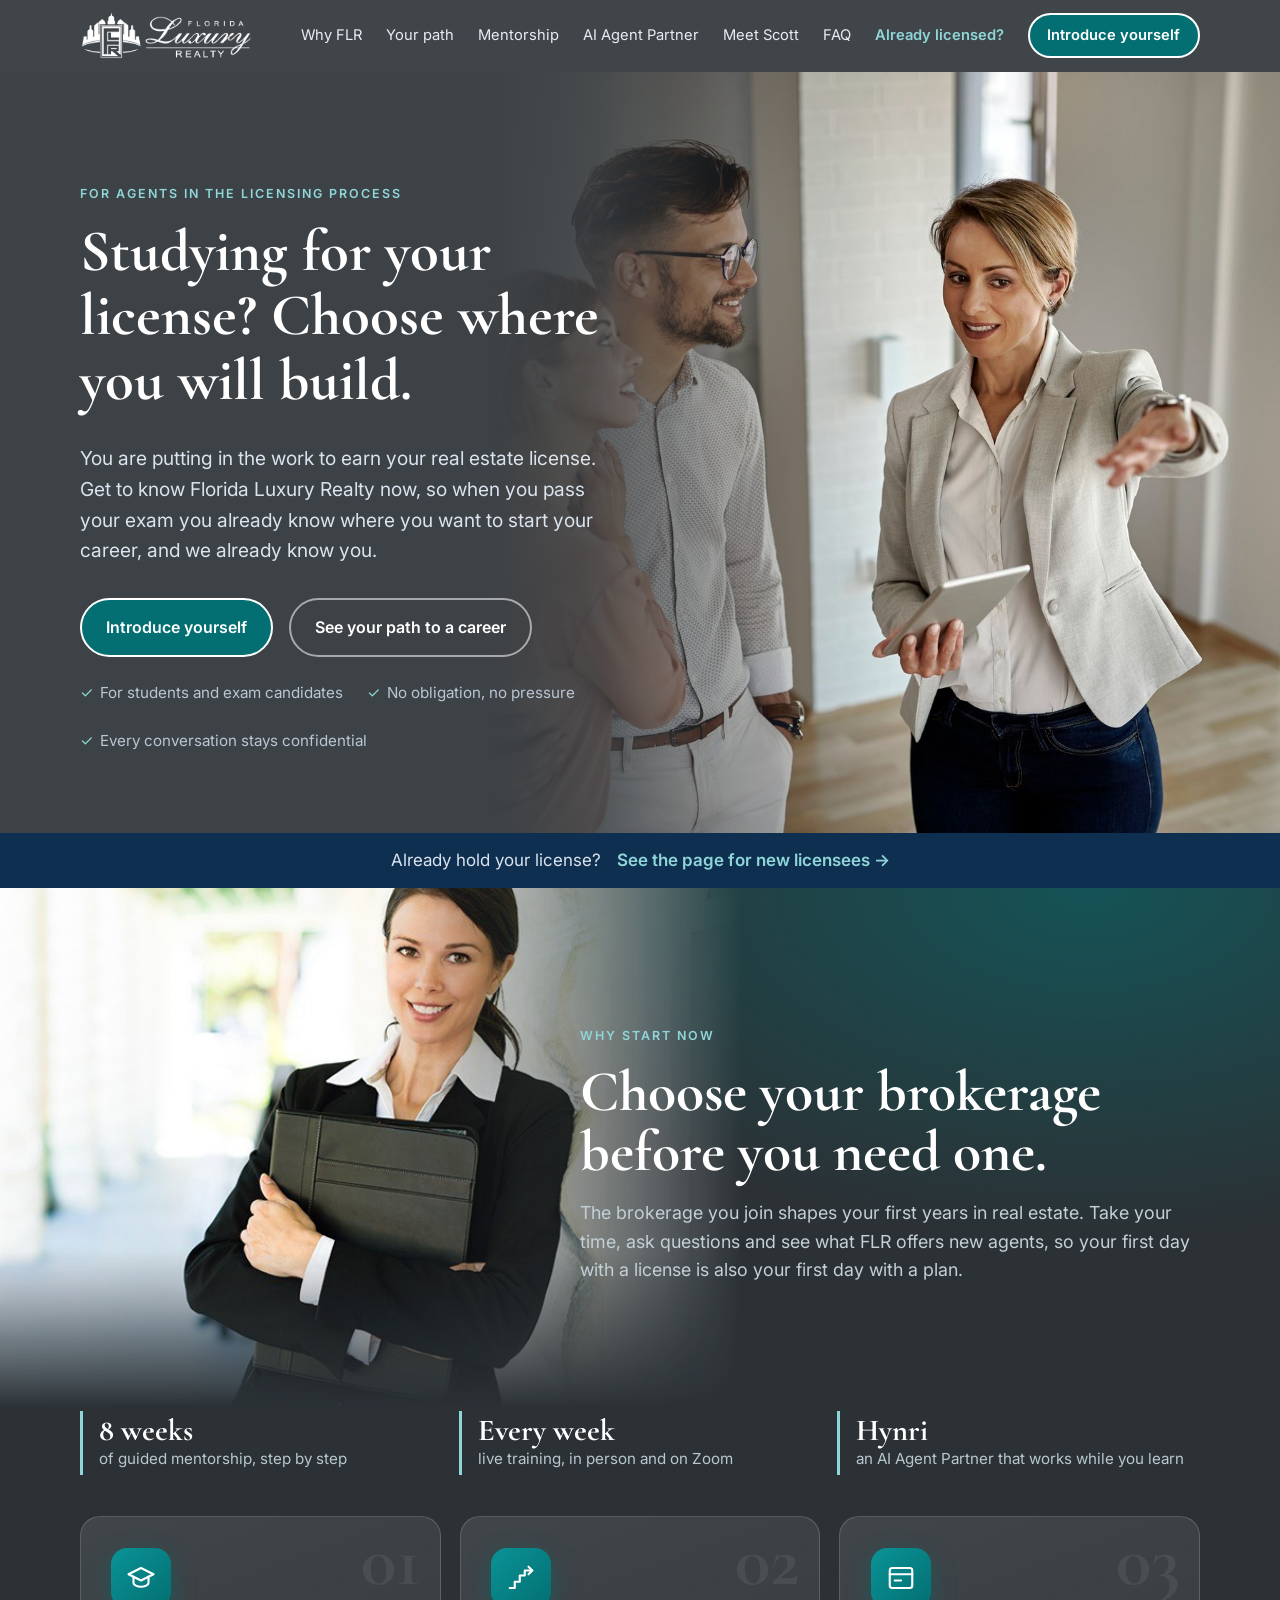
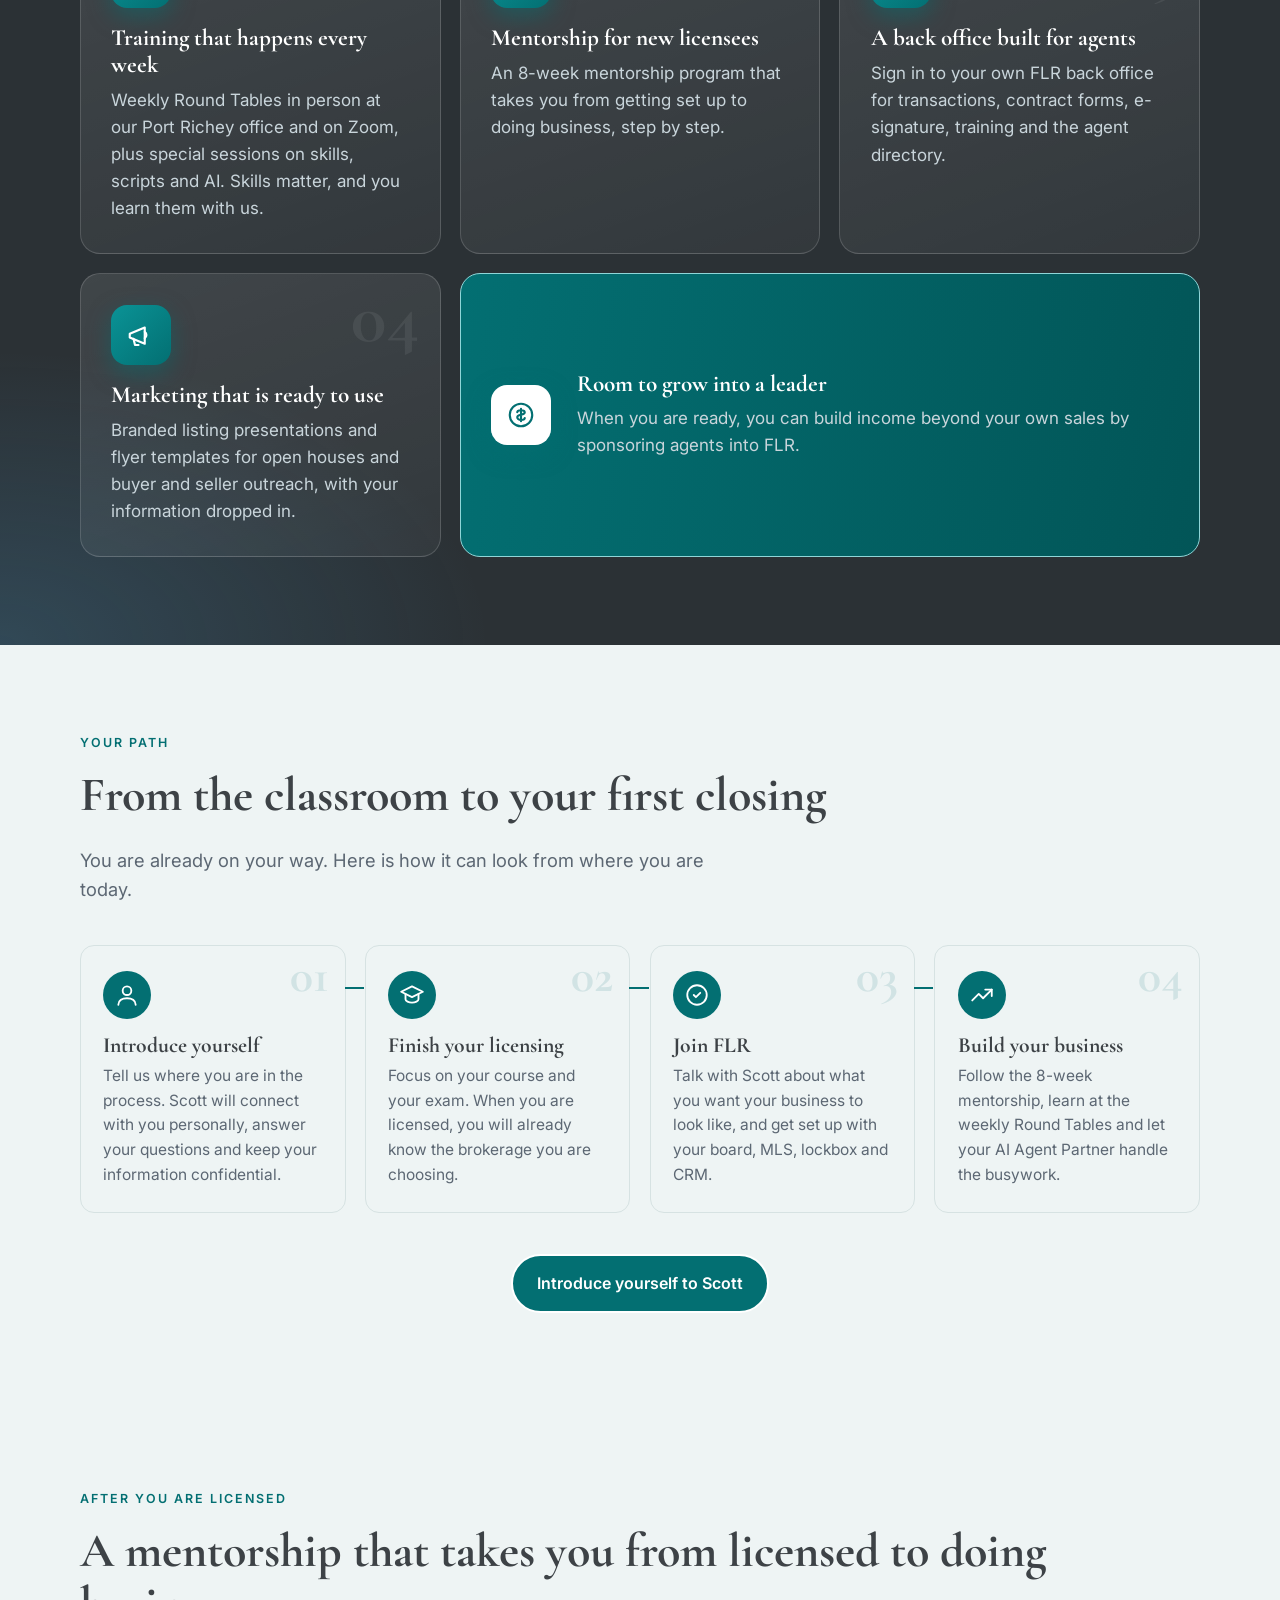
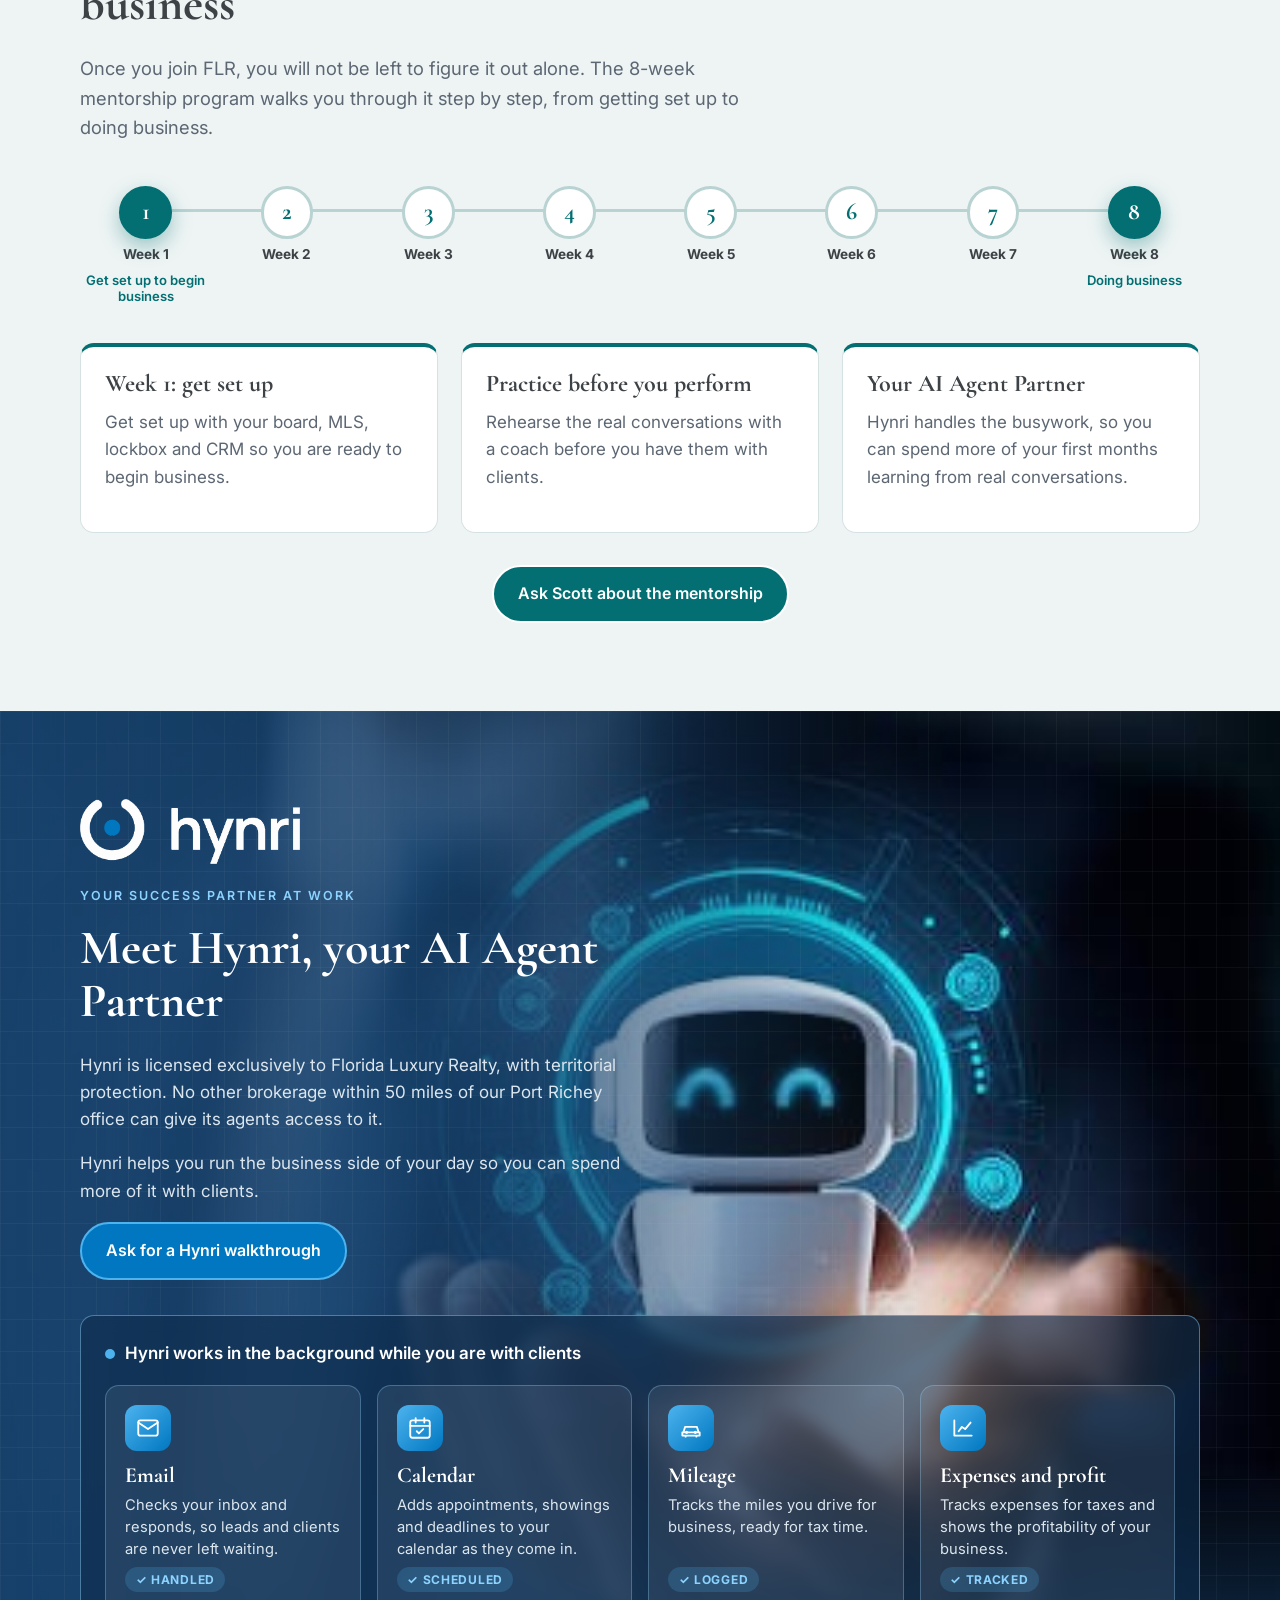
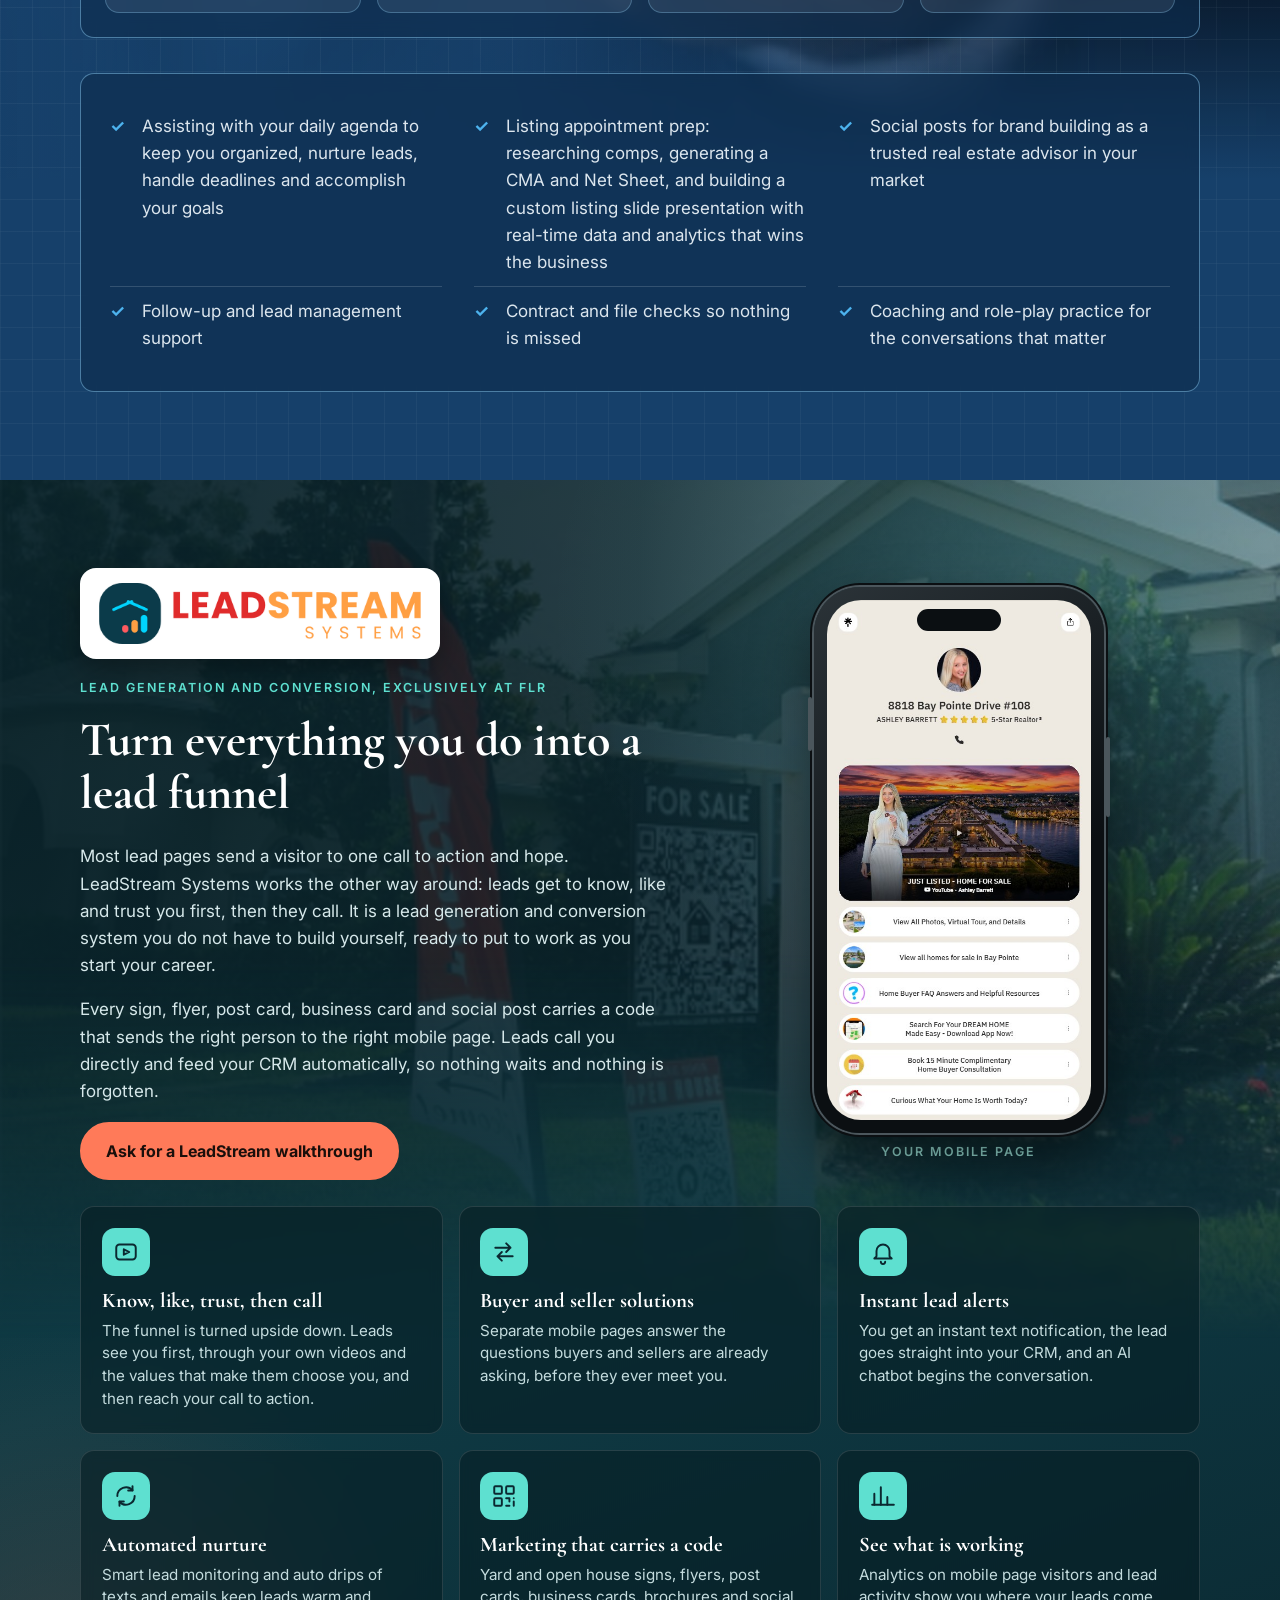
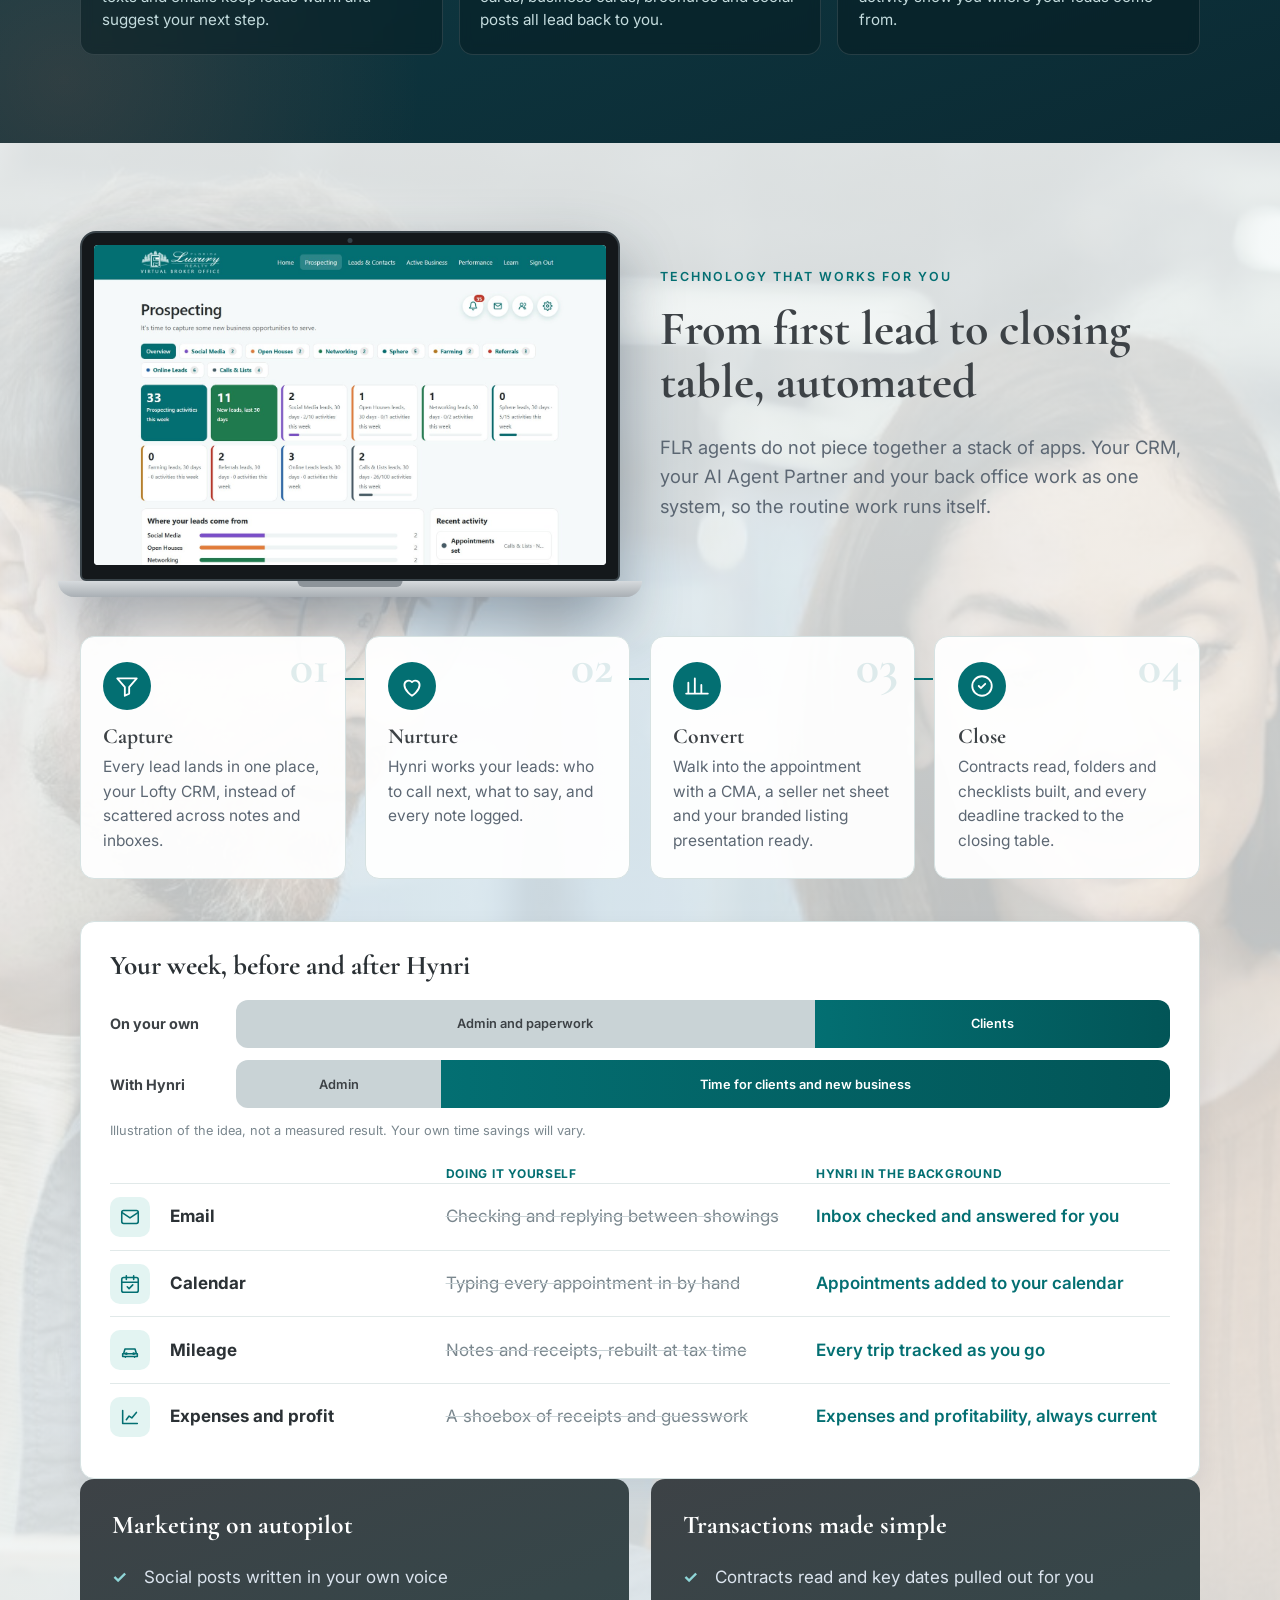
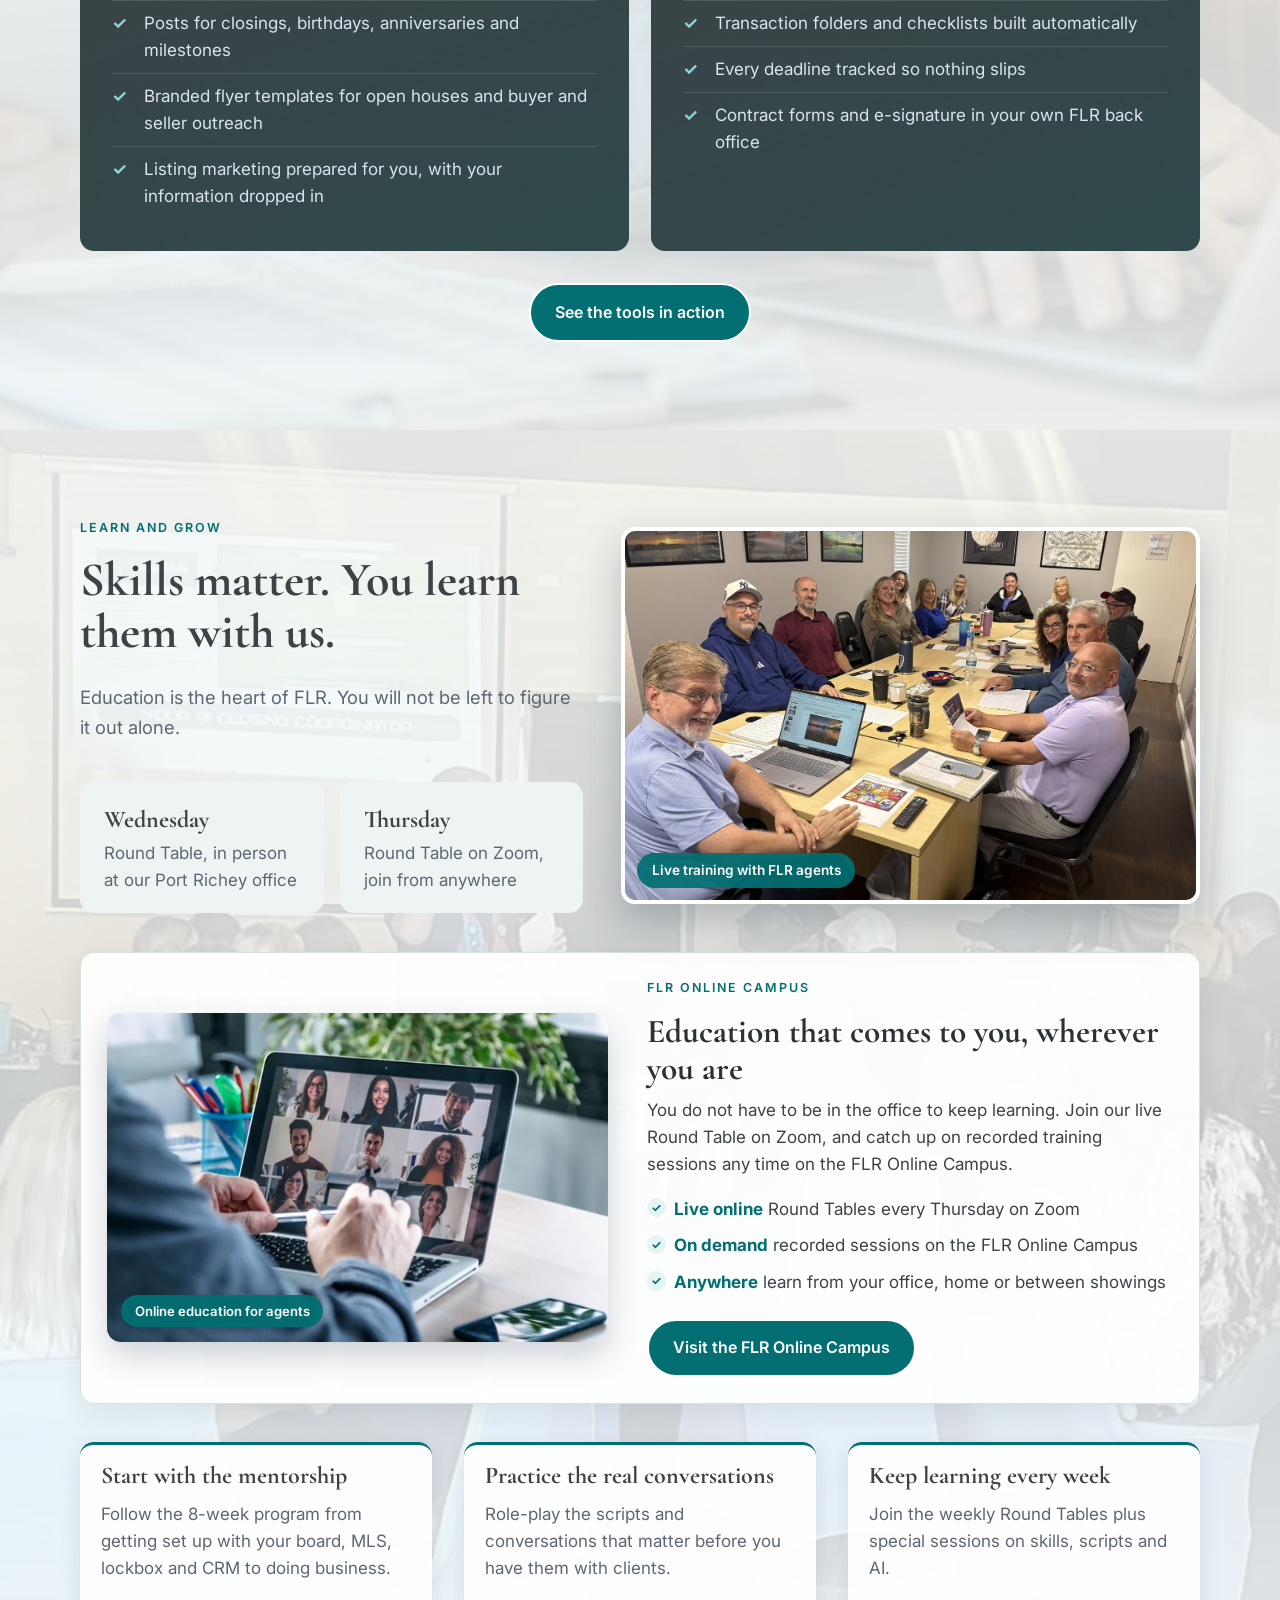
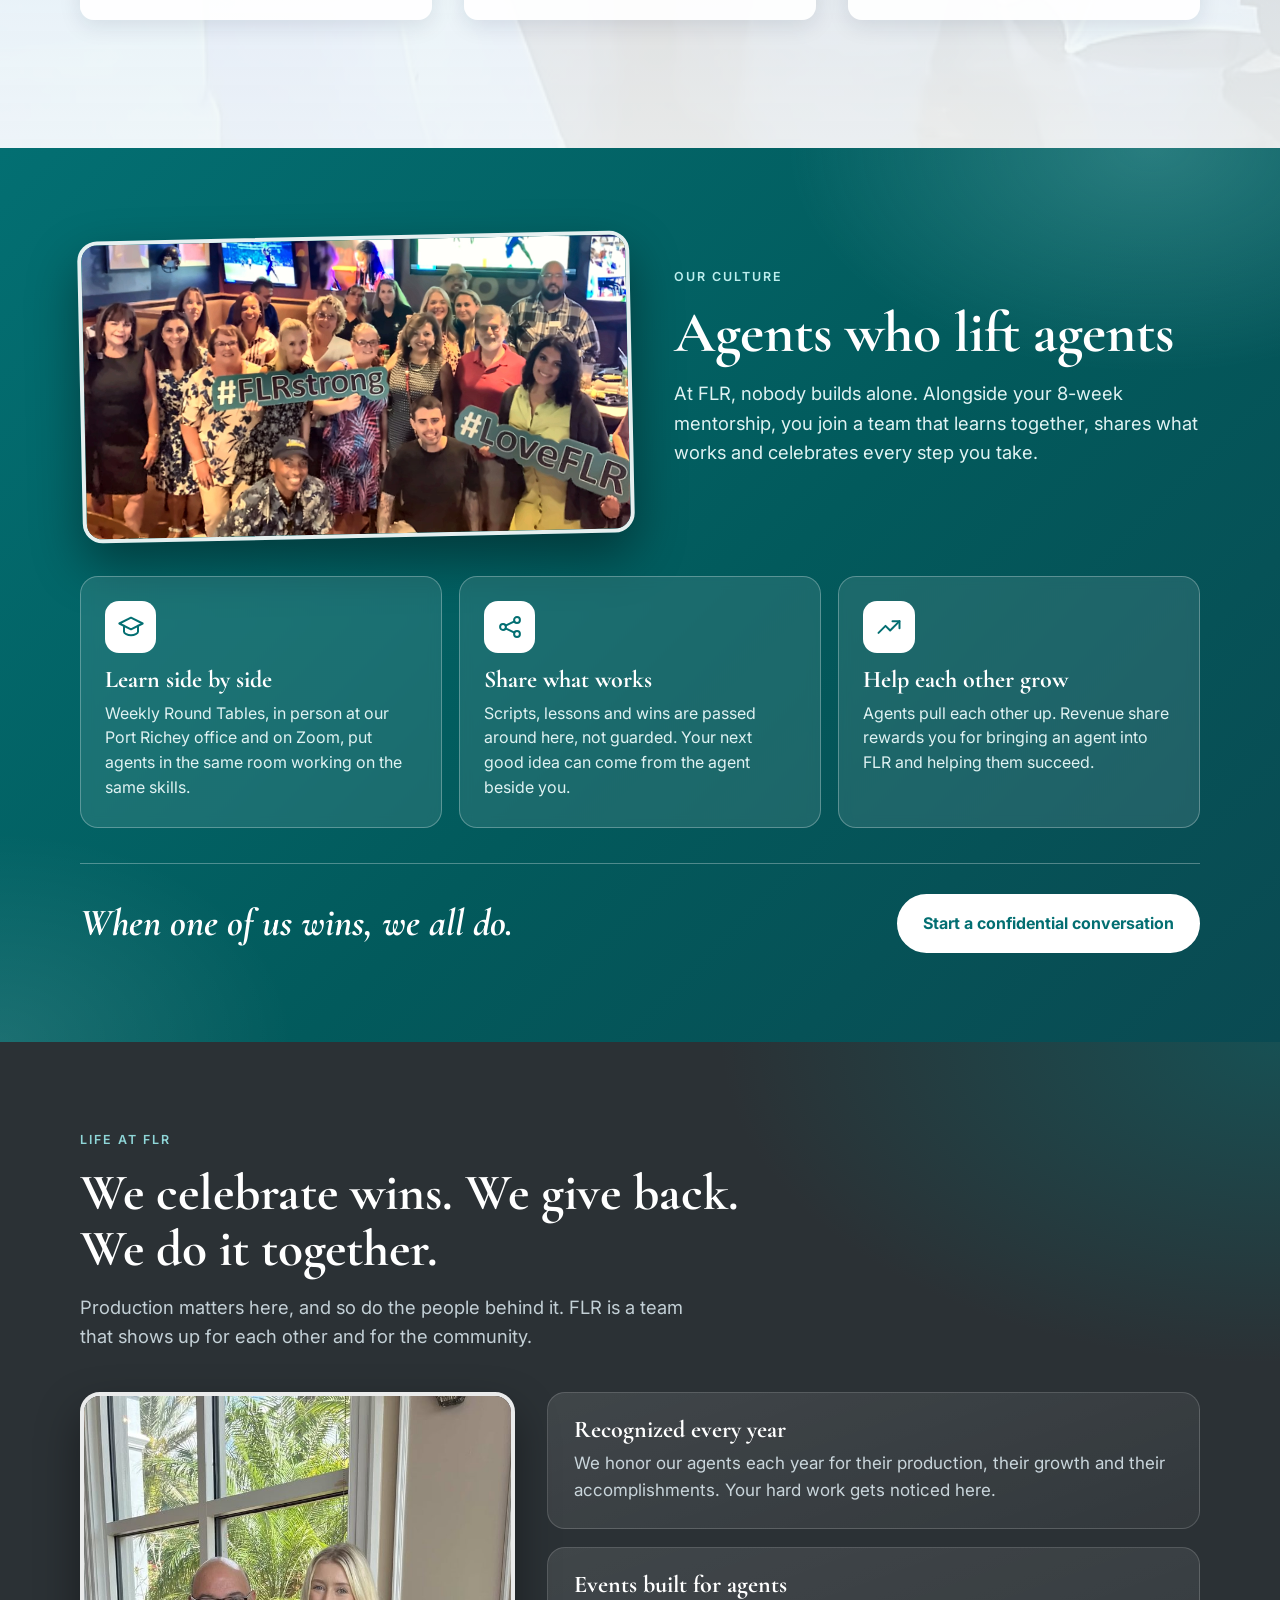
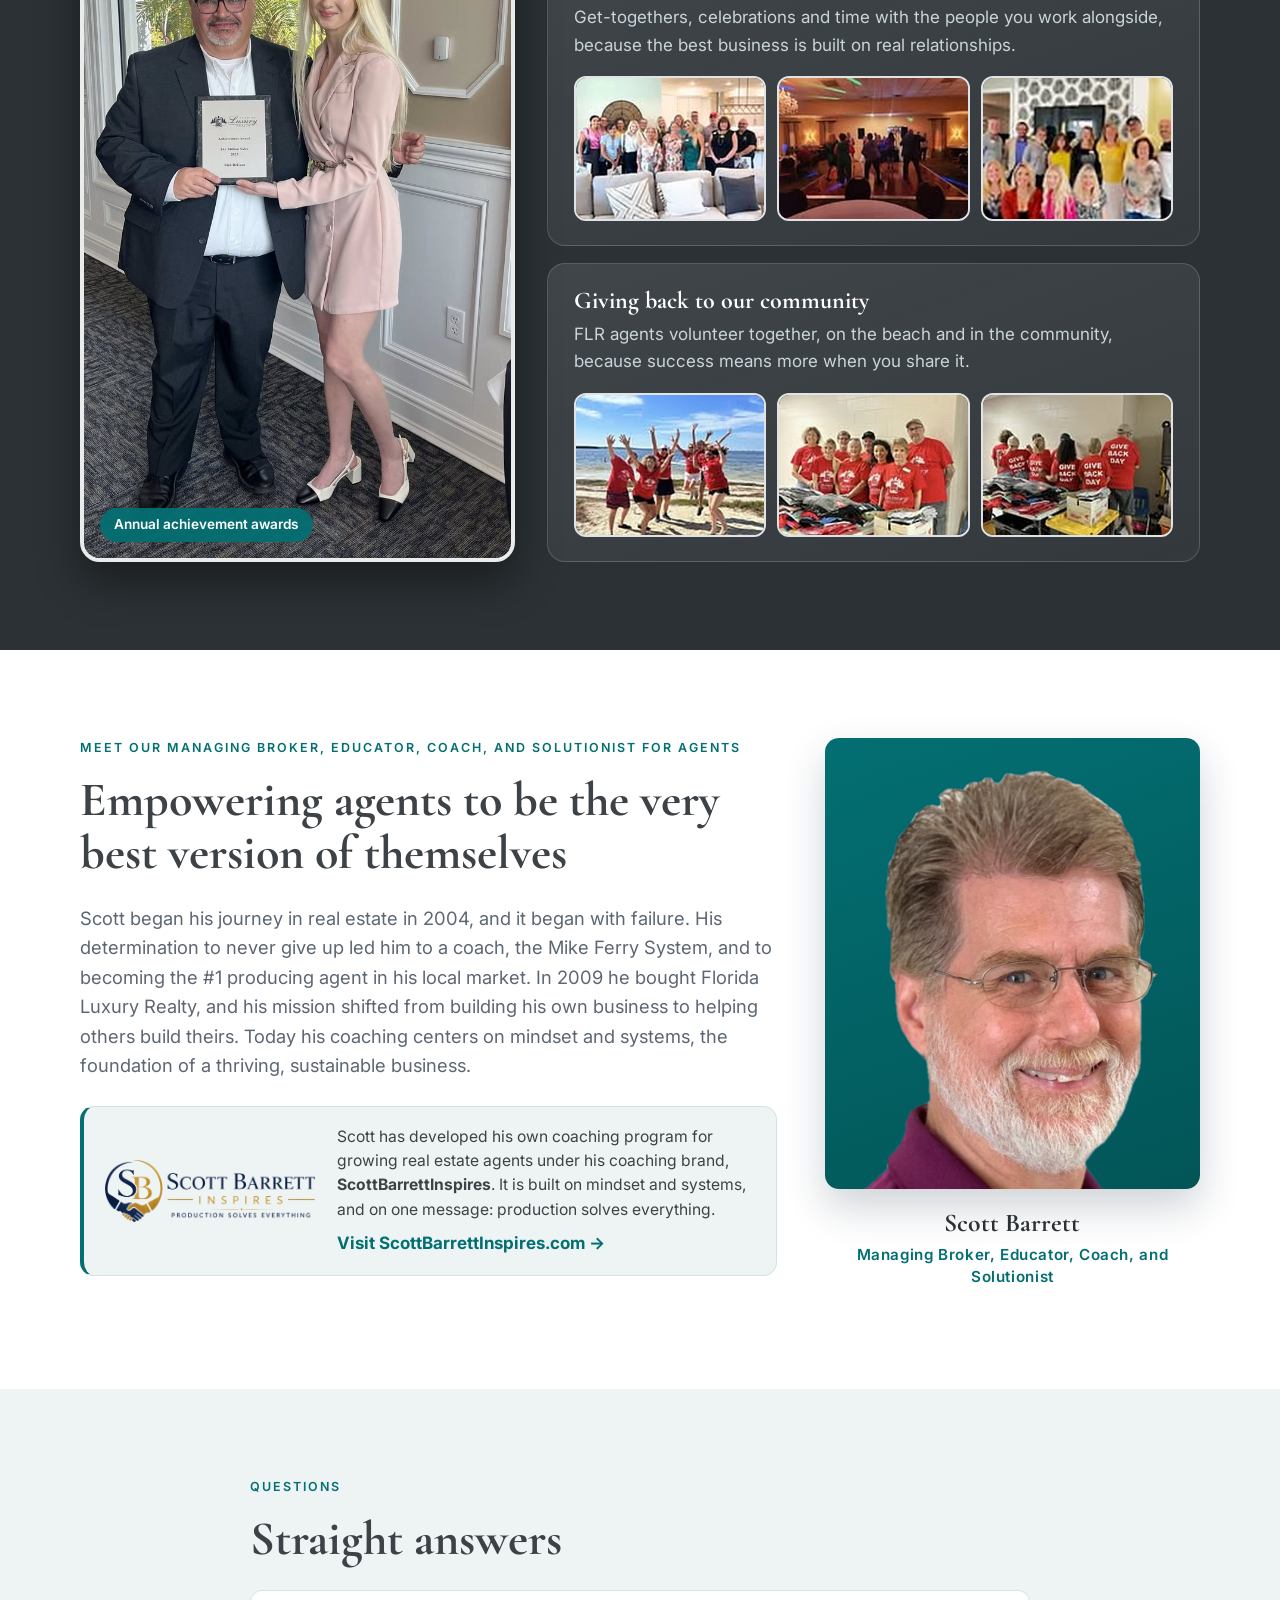
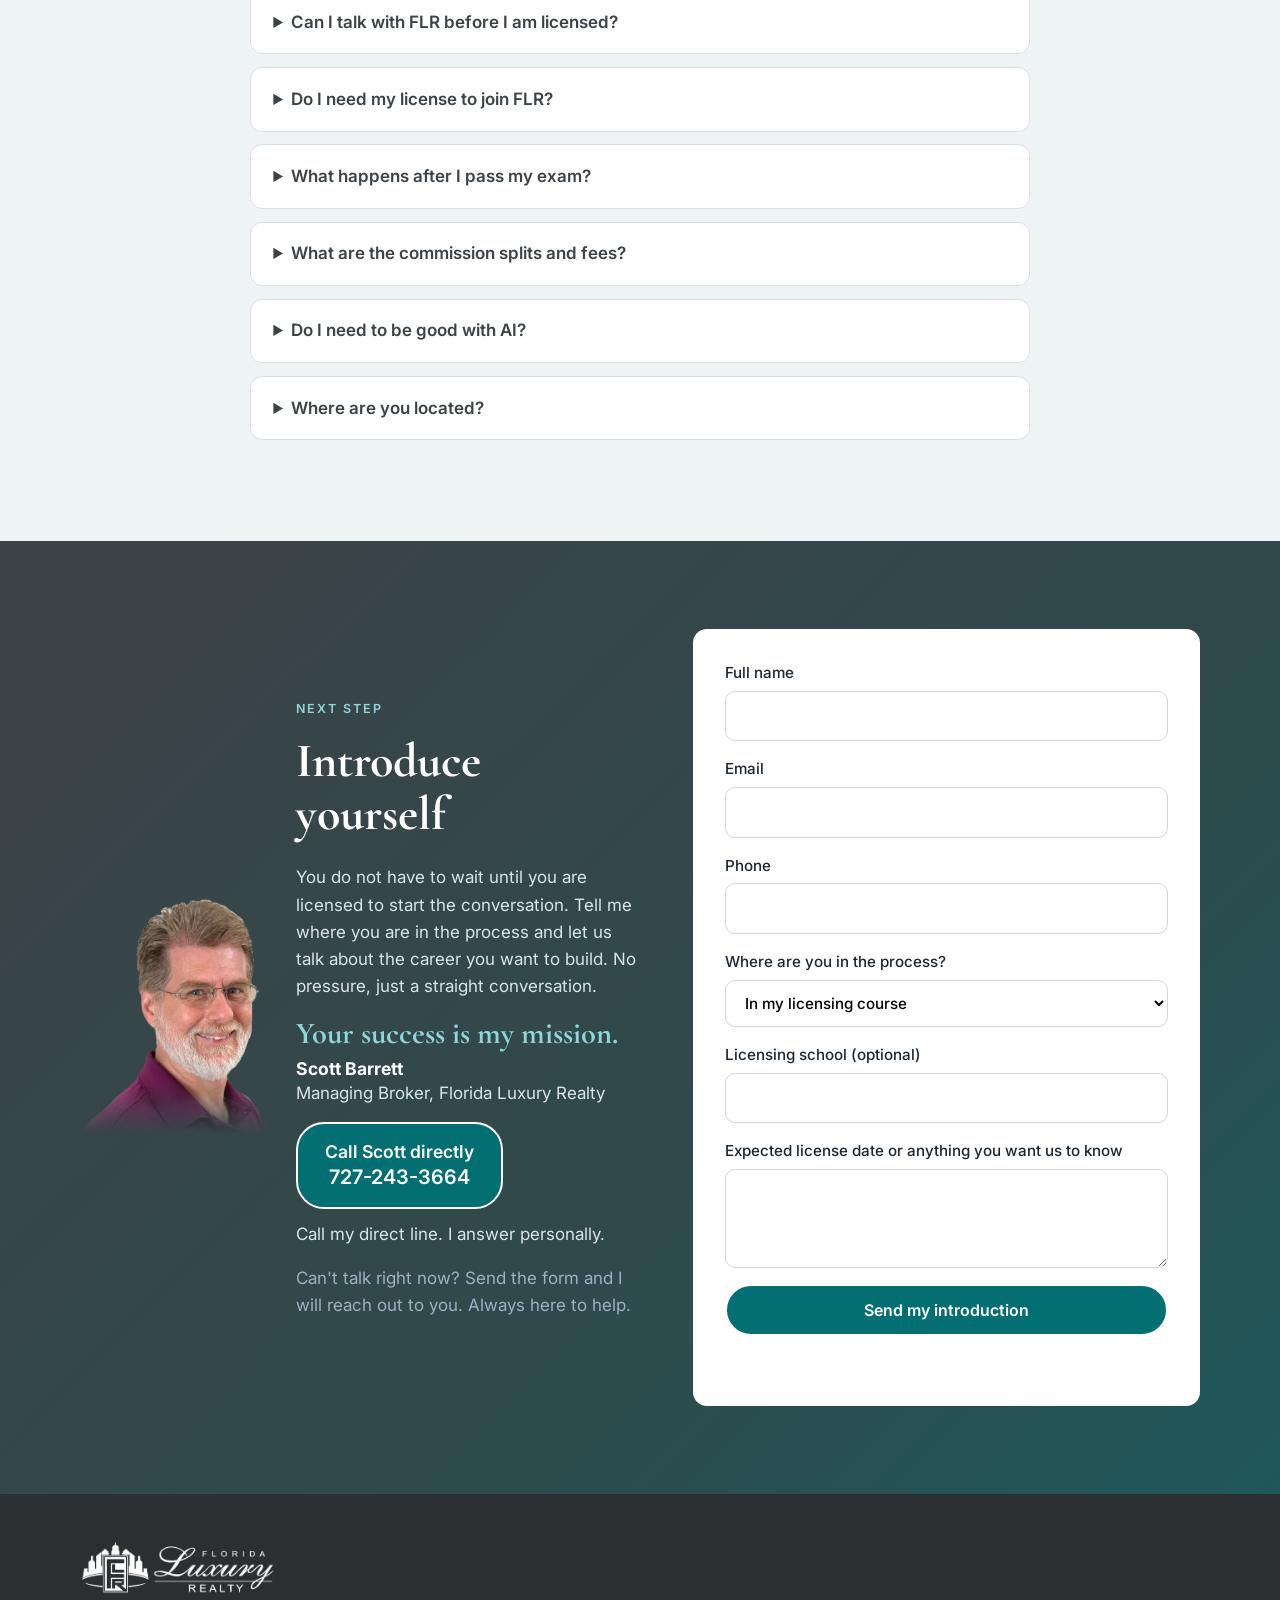
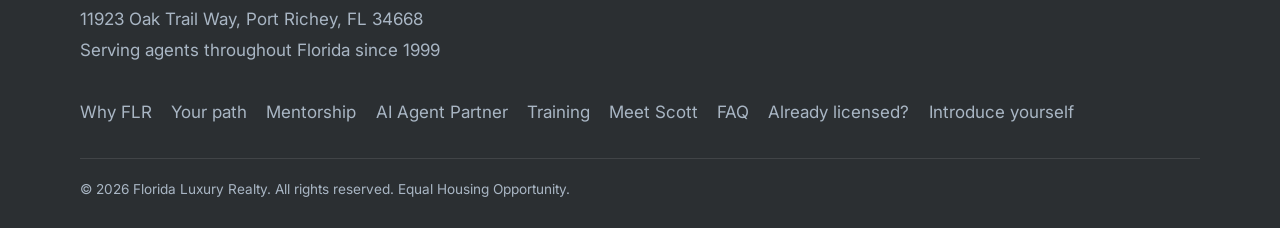
==== future-agents/index.html @ 8f289a17 "LeadStream Systems logo in LeadStream section Co-Authored-By: Claude Sonnet 5.5 <noreply@anthropic.c" ====
<!DOCTYPE html>
<html lang="en">
<head>
<meta charset="utf-8">
<meta name="viewport" content="width=device-width, initial-scale=1">
<title>Studying for Your Real Estate License? Meet Florida Luxury Realty</title>
<meta name="description" content="In your real estate licensing course or preparing for the exam? Introduce yourself to Florida Luxury Realty now, so you are considered when you earn your license. 8-week mentorship, weekly training and an AI Agent Partner.">
<meta property="og:title" content="Studying for Your License? Meet Florida Luxury Realty">
<meta property="og:description" content="Introduce yourself before you are licensed. Mentorship, weekly training and an AI Agent Partner.">
<meta property="og:type" content="website">
<meta property="og:image" content="https://joinflr.com/assets/flr-logo.jpg">
<meta property="og:url" content="https://joinflr.com/future-agents/">
<link rel="canonical" href="https://joinflr.com/future-agents/">
<link rel="preconnect" href="https://fonts.googleapis.com">
<link rel="preconnect" href="https://fonts.gstatic.com" crossorigin>
<link href="https://fonts.googleapis.com/css2?family=Cormorant+Garamond:ital,wght@0,500;0,600;0,700;1,500;1,600;1,700&family=Inter:wght@400;500;600&display=swap" rel="stylesheet">
<link rel="icon" type="image/png" href="../assets/favicon.png">
<link rel="apple-touch-icon" href="../assets/favicon.png">
<meta name="theme-color" content="#3D4246">
<link rel="stylesheet" href="../styles.css?v=20261123u">
<script type="application/ld+json">
{
  "@context": "https://schema.org",
  "@type": "RealEstateAgent",
  "name": "Florida Luxury Realty",
  "url": "https://joinflr.com/future-agents/",
  "logo": "https://joinflr.com/assets/flr-logo.jpg",
  "address": {
    "@type": "PostalAddress",
    "streetAddress": "11923 Oak Trail Way",
    "addressLocality": "Port Richey",
    "addressRegion": "FL",
    "postalCode": "34668",
    "addressCountry": "US"
  }
}
</script>
</head>
<body>
<div id="page-top"></div>

<header class="nav">
  <div class="wrap nav-inner">
    <a class="brand" href="#page-top" aria-label="Florida Luxury Realty home">
      <img src="../assets/flr-logo-white.png" width="173" height="46" alt="Florida Luxury Realty">
    </a>
    <button class="menu-btn" aria-label="Open menu" aria-expanded="false" aria-controls="menu">Menu</button>
    <nav id="menu" class="menu">
      <a href="#why">Why FLR</a>
      <a href="#path">Your path</a>
      <a href="#mentorship">Mentorship</a>
      <a href="#hynri">AI Agent Partner</a>
      <a href="#service">Meet Scott</a>
      <a href="#faq">FAQ</a>
      <a class="menu-alt" href="../new-agents/">Already licensed?</a>
      <a class="btn btn-teal btn-sm" href="#contact">Introduce yourself</a>
    </nav>
  </div>
</header>

<main>

<section class="hero">
  <div class="hero-photo" role="img" aria-label="A Florida Luxury Realty agent showing a happy couple their new home"></div>
  <div class="wrap hero-inner">
    <p class="eyebrow">For agents in the licensing process</p>
    <h1>Studying for your license? Choose where you will build.</h1>
    <p class="lead">You are putting in the work to earn your real estate license. Get to know Florida Luxury Realty now, so when you pass your exam you already know where you want to start your career, and we already know you.</p>
    <div class="hero-cta">
      <a class="btn btn-teal" href="#contact">Introduce yourself</a>
      <a class="btn btn-ghost" href="#path">See your path to a career</a>
    </div>
    <ul class="hero-points">
      <li>For students and exam candidates</li>
      <li>No obligation, no pressure</li>
      <li>Every conversation stays confidential</li>
    </ul>
  </div>
</section>

<aside class="audience-band">
  <div class="wrap audience-inner">
    <p>Already hold your license?</p>
    <a href="../new-agents/">See the page for new licensees &rarr;</a>
  </div>
</aside>


<section class="section why-sec why-long" id="why">
  <div class="wrap">
    <div class="why-head"><div class="why-text">
    <p class="eyebrow">Why start now</p>
    <h2>Choose your brokerage<br>before you need one.</h2>
    <p class="sub">The brokerage you join shapes your first years in real estate. Take your time, ask questions and see what FLR offers new agents, so your first day with a license is also your first day with a plan.</p>
    </div></div>

    <ul class="proof" aria-label="FLR at a glance">
      <li><strong>8 weeks</strong><span>of guided mentorship, step by step</span></li>
      <li><strong>Every week</strong><span>live training, in person and on Zoom</span></li>
      <li><strong>Hynri</strong><span>an AI Agent Partner that works while you learn</span></li>
    </ul>

    <div class="bento">
      <article class="tile reveal">
        <span class="tile-no" aria-hidden="true">01</span>
        <div class="icon"><svg viewBox="0 0 24 24" width="30" height="30" fill="none" stroke="currentColor" stroke-width="1.7" stroke-linecap="round" stroke-linejoin="round" aria-hidden="true"><path d="M2 9l10-5 10 5-10 5z"/><path d="M6 11v5c0 1.5 3 3 6 3s6-1.5 6-3v-5"/></svg></div>
        <h3>Training that happens every week</h3>
        <p>Weekly Round Tables in person at our Port Richey office and on Zoom, plus special sessions on skills, scripts and AI. Skills matter, and you learn them with us.</p>
      </article>
      <article class="tile reveal">
        <span class="tile-no" aria-hidden="true">02</span>
        <div class="icon"><svg viewBox="0 0 24 24" width="30" height="30" fill="none" stroke="currentColor" stroke-width="1.7" stroke-linecap="round" stroke-linejoin="round" aria-hidden="true"><path d="M3 20h4v-5h4v-5h4V6h6"/><path d="M18 3l3 3-3 3"/></svg></div>
        <h3>Mentorship for new licensees</h3>
        <p>An 8-week mentorship program that takes you from getting set up to doing business, step by step.</p>
      </article>
      <article class="tile reveal">
        <span class="tile-no" aria-hidden="true">03</span>
        <div class="icon"><svg viewBox="0 0 24 24" width="30" height="30" fill="none" stroke="currentColor" stroke-width="1.7" stroke-linecap="round" stroke-linejoin="round" aria-hidden="true"><rect x="3" y="4" width="18" height="16" rx="2"/><path d="M3 9h18M7 14h5"/></svg></div>
        <h3>A back office built for agents</h3>
        <p>Sign in to your own FLR back office for transactions, contract forms, e-signature, training and the agent directory.</p>
      </article>
      <article class="tile reveal">
        <span class="tile-no" aria-hidden="true">04</span>
        <div class="icon"><svg viewBox="0 0 24 24" width="30" height="30" fill="none" stroke="currentColor" stroke-width="1.7" stroke-linecap="round" stroke-linejoin="round" aria-hidden="true"><path d="M3 11v3l12 5V6z"/><path d="M15 9.5a3 3 0 010 5M6 15l1.2 5H10"/></svg></div>
        <h3>Marketing that is ready to use</h3>
        <p>Branded listing presentations and flyer templates for open houses and buyer and seller outreach, with your information dropped in.</p>
      </article>
      <article class="tile tile-share reveal">
        <div class="icon"><svg viewBox="0 0 24 24" width="30" height="30" fill="none" stroke="currentColor" stroke-width="1.7" stroke-linecap="round" stroke-linejoin="round" aria-hidden="true"><circle cx="12" cy="12" r="9"/><path d="M12 7v10M9 9.8c0-1 1.3-1.6 3-1.6s3 .6 3 1.8-1.5 1.5-3 1.8-3 .7-3 1.9S10.3 16 12 16s3-.6 3-1.6"/></svg></div>
        <div>
          <h3>Room to grow into a leader</h3>
          <p>When you are ready, you can build income beyond your own sales by sponsoring agents into FLR.</p>
        </div>
      </article>
    </div>
  </div>
</section>

<section class="section tint" id="path">
  <div class="wrap">
    <p class="eyebrow dark">Your path</p>
    <h2>From the classroom to your first closing</h2>
    <p class="sub">You are already on your way. Here is how it can look from where you are today.</p>
    <ol class="stages" aria-label="Your path from licensing course to career">
      <li class="stage reveal"><span class="stage-ic"><svg viewBox="0 0 24 24" width="26" height="26" fill="none" stroke="currentColor" stroke-width="1.7" stroke-linecap="round" stroke-linejoin="round" aria-hidden="true"><path d="M12 12a4 4 0 100-8 4 4 0 000 8zM4 21c0-4 3.5-6 8-6s8 2 8 6"/></svg></span><span class="stage-no" aria-hidden="true">01</span><h3>Introduce yourself</h3><p>Tell us where you are in the process. Scott will connect with you personally, answer your questions and keep your information confidential.</p></li>
      <li class="stage reveal"><span class="stage-ic"><svg viewBox="0 0 24 24" width="26" height="26" fill="none" stroke="currentColor" stroke-width="1.7" stroke-linecap="round" stroke-linejoin="round" aria-hidden="true"><path d="M2 9l10-5 10 5-10 5z"/><path d="M6 11v5c0 1.5 3 3 6 3s6-1.5 6-3v-5"/></svg></span><span class="stage-no" aria-hidden="true">02</span><h3>Finish your licensing</h3><p>Focus on your course and your exam. When you are licensed, you will already know the brokerage you are choosing.</p></li>
      <li class="stage reveal"><span class="stage-ic"><svg viewBox="0 0 24 24" width="26" height="26" fill="none" stroke="currentColor" stroke-width="1.7" stroke-linecap="round" stroke-linejoin="round" aria-hidden="true"><path d="M9 12l2 2 4-4"/><circle cx="12" cy="12" r="9"/></svg></span><span class="stage-no" aria-hidden="true">03</span><h3>Join FLR</h3><p>Talk with Scott about what you want your business to look like, and get set up with your board, MLS, lockbox and CRM.</p></li>
      <li class="stage reveal"><span class="stage-ic"><svg viewBox="0 0 24 24" width="26" height="26" fill="none" stroke="currentColor" stroke-width="1.7" stroke-linecap="round" stroke-linejoin="round" aria-hidden="true"><path d="M3 17l6-6 4 4 8-8"/><path d="M15 7h6v6"/></svg></span><span class="stage-no" aria-hidden="true">04</span><h3>Build your business</h3><p>Follow the 8-week mentorship, learn at the weekly Round Tables and let your AI Agent Partner handle the busywork.</p></li>
    </ol>
    <p class="mentor-cta"><a class="btn btn-teal" href="#contact">Introduce yourself to Scott</a></p>
  </div>
</section>

<section class="section mentor-sec" id="mentorship">
  <div class="wrap">
    <p class="eyebrow dark">After you are licensed</p>
    <h2>A mentorship that takes you from licensed to doing business</h2>
    <p class="sub">Once you join FLR, you will not be left to figure it out alone. The 8-week mentorship program walks you through it step by step, from getting set up to doing business.</p>
    <ol class="weeks" aria-label="The 8-week mentorship"><li class="wk wk-on"><span>1</span><b>Week 1</b><em>Get set up to begin business</em></li><li class="wk"><span>2</span><b>Week 2</b></li><li class="wk"><span>3</span><b>Week 3</b></li><li class="wk"><span>4</span><b>Week 4</b></li><li class="wk"><span>5</span><b>Week 5</b></li><li class="wk"><span>6</span><b>Week 6</b></li><li class="wk"><span>7</span><b>Week 7</b></li><li class="wk"><span>8</span><b>Week 8</b><em>Doing business</em></li></ol>
    <div class="mentor-cols">
      <div class="col reveal">
        <h3>Week 1: get set up</h3>
        <p>Get set up with your board, MLS, lockbox and CRM so you are ready to begin business.</p>
      </div>
      <div class="col reveal">
        <h3>Practice before you perform</h3>
        <p>Rehearse the real conversations with a coach before you have them with clients.</p>
      </div>
      <div class="col reveal">
        <h3>Your AI Agent Partner</h3>
        <p>Hynri handles the busywork, so you can spend more of your first months learning from real conversations.</p>
      </div>
    </div>
    <p class="mentor-cta"><a class="btn btn-teal" href="#contact">Ask Scott about the mentorship</a></p>
  </div>
</section>


<section class="section hynri-sec" id="hynri">
  <div class="wrap split">
    <div>
      <img class="hynri-mark" src="../assets/hynri-logo.png" width="731" height="215" alt="Hynri">
      <p class="eyebrow">Your success partner at work</p>
      <h2>Meet Hynri, your AI Agent Partner</h2>
      <p>Hynri is licensed exclusively to Florida Luxury Realty, with territorial protection. No other brokerage within 50 miles of our Port Richey office can give its agents access to it.</p>
      <p>Hynri helps you run the business side of your day so you can spend more of it with clients.</p>
      <a class="btn btn-hynri" href="#contact">Ask for a Hynri walkthrough</a>
    </div>
    <div class="hynri-art">
      
    </div>
  </div>
  <div class="wrap">
    <div class="bg-flow reveal">
      <p class="bg-flow-h"><span class="bg-dot" aria-hidden="true"></span>Hynri works in the background while you are with clients</p>
      <div class="bg-grid">
        <div class="bg-card"><span class="bg-ic"><svg viewBox="0 0 24 24" width="26" height="26" fill="none" stroke="currentColor" stroke-width="1.7" stroke-linecap="round" stroke-linejoin="round" aria-hidden="true"><rect x="3" y="5" width="18" height="14" rx="2"/><path d="M3 7l9 6 9-6"/></svg></span><h3>Email</h3><p>Checks your inbox and responds, so leads and clients are never left waiting.</p><span class="bg-tag">Handled</span></div>
        <div class="bg-card"><span class="bg-ic"><svg viewBox="0 0 24 24" width="26" height="26" fill="none" stroke="currentColor" stroke-width="1.7" stroke-linecap="round" stroke-linejoin="round" aria-hidden="true"><rect x="3" y="5" width="18" height="16" rx="2"/><path d="M8 3v4M16 3v4M3 10h18M9 15l2 2 4-4"/></svg></span><h3>Calendar</h3><p>Adds appointments, showings and deadlines to your calendar as they come in.</p><span class="bg-tag">Scheduled</span></div>
        <div class="bg-card"><span class="bg-ic"><svg viewBox="0 0 24 24" width="26" height="26" fill="none" stroke="currentColor" stroke-width="1.7" stroke-linecap="round" stroke-linejoin="round" aria-hidden="true"><path d="M5 16l1.5-5h11L19 16M4 16h16v3H4zM7 19v1M17 19v1"/><circle cx="8" cy="16" r=".6"/><circle cx="16" cy="16" r=".6"/></svg></span><h3>Mileage</h3><p>Tracks the miles you drive for business, ready for tax time.</p><span class="bg-tag">Logged</span></div>
        <div class="bg-card"><span class="bg-ic"><svg viewBox="0 0 24 24" width="26" height="26" fill="none" stroke="currentColor" stroke-width="1.7" stroke-linecap="round" stroke-linejoin="round" aria-hidden="true"><path d="M4 19V5M4 19h16M8 15l3-4 3 2 5-6"/></svg></span><h3>Expenses and profit</h3><p>Tracks expenses for taxes and shows the profitability of your business.</p><span class="bg-tag">Tracked</span></div>
      </div>
    </div>
  </div>
  <div class="wrap">
    <ul class="checks">
      <li>Assisting with your daily agenda to keep you organized, nurture leads, handle deadlines and accomplish your goals</li>
      <li>Listing appointment prep: researching comps, generating a CMA and Net Sheet, and building a custom listing slide presentation with real-time data and analytics that wins the business</li>
      <li>Social posts for brand building as a trusted real estate advisor in your market</li>
      <li>Follow-up and lead management support</li>
      <li>Contract and file checks so nothing is missed</li>
      <li>Coaching and role-play practice for the conversations that matter</li>
    </ul>
  </div>
</section>

<section class="section ls-sec" id="leadstream">
  <div class="wrap ls-grid">
    <div class="ls-copy">
      <img class="ls-logo" src="../assets/leadstream-logo.png" width="900" height="172" alt="LeadStream Systems" loading="lazy">
      <p class="eyebrow">Lead generation and conversion, exclusively at FLR</p>
      <h2>Turn everything you do into a lead funnel</h2>
      <p>Most lead pages send a visitor to one call to action and hope. LeadStream Systems works the other way around: leads get to know, like and trust you first, then they call. It is a lead generation and conversion system you do not have to build yourself, ready to put to work as you start your career.</p>
      <p>Every sign, flyer, post card, business card and social post carries a code that sends the right person to the right mobile page. Leads call you directly and feed your CRM automatically, so nothing waits and nothing is forgotten.</p>
      <a class="btn btn-ls" href="#contact">Ask for a LeadStream walkthrough</a>
    </div>
    <div class="ls-art" aria-hidden="false">
      <figure class="ls-phone"><div class="phone-frame"><span class="phone-notch"></span><img src="../assets/ls-mobile-page-baypointe.jpg" width="480" height="946" alt="A LeadStream mobile page for a just-listed home, with a listing video and buyer links" loading="lazy"></div><figcaption>Your mobile page</figcaption></figure>
    </div>
  </div>
  <div class="wrap">
    <ul class="ls-feats">
      <li><span class="lf-ic"><svg viewBox="0 0 24 24" width="26" height="26" fill="none" stroke="currentColor" stroke-width="1.8" stroke-linecap="round" stroke-linejoin="round" aria-hidden="true"><rect x="3" y="5" width="18" height="14" rx="3"/><path d="M10 9.5l5 2.5-5 2.5z"/></svg></span><h3>Know, like, trust, then call</h3><p>The funnel is turned upside down. Leads see you first, through your own videos and the values that make them choose you, and then reach your call to action.</p></li>
      <li><span class="lf-ic"><svg viewBox="0 0 24 24" width="26" height="26" fill="none" stroke="currentColor" stroke-width="1.8" stroke-linecap="round" stroke-linejoin="round" aria-hidden="true"><path d="M4 8h14M14 4l4 4-4 4M20 16H6M10 12l-4 4 4 4"/></svg></span><h3>Buyer and seller solutions</h3><p>Separate mobile pages answer the questions buyers and sellers are already asking, before they ever meet you.</p></li>
      <li><span class="lf-ic"><svg viewBox="0 0 24 24" width="26" height="26" fill="none" stroke="currentColor" stroke-width="1.8" stroke-linecap="round" stroke-linejoin="round" aria-hidden="true"><path d="M6 16v-5a6 6 0 0112 0v5l2 2H4z"/><path d="M10 21a2 2 0 004 0"/></svg></span><h3>Instant lead alerts</h3><p>You get an instant text notification, the lead goes straight into your CRM, and an AI chatbot begins the conversation.</p></li>
      <li><span class="lf-ic"><svg viewBox="0 0 24 24" width="26" height="26" fill="none" stroke="currentColor" stroke-width="1.8" stroke-linecap="round" stroke-linejoin="round" aria-hidden="true"><path d="M20 12a8 8 0 01-14 5.3M4 12a8 8 0 0114-5.3"/><path d="M18 3v4h-4M6 21v-4h4"/></svg></span><h3>Automated nurture</h3><p>Smart lead monitoring and auto drips of texts and emails keep leads warm and suggest your next step.</p></li>
      <li><span class="lf-ic"><svg viewBox="0 0 24 24" width="26" height="26" fill="none" stroke="currentColor" stroke-width="1.8" stroke-linecap="round" stroke-linejoin="round" aria-hidden="true"><rect x="3" y="3" width="7" height="7" rx="1"/><rect x="14" y="3" width="7" height="7" rx="1"/><rect x="3" y="14" width="7" height="7" rx="1"/><path d="M14 14h3v3M21 14v.01M14 21h3M21 17v4"/></svg></span><h3>Marketing that carries a code</h3><p>Yard and open house signs, flyers, post cards, business cards, brochures and social posts all lead back to you.</p></li>
      <li><span class="lf-ic"><svg viewBox="0 0 24 24" width="26" height="26" fill="none" stroke="currentColor" stroke-width="1.8" stroke-linecap="round" stroke-linejoin="round" aria-hidden="true"><path d="M4 20V10M10 20V4M16 20v-7"/><path d="M2 20h20"/></svg></span><h3>See what is working</h3><p>Analytics on mobile page visitors and lead activity show you where your leads come from.</p></li>
    </ul>
  </div>
</section>

<section class="section tech-sec" id="technology">
  <div class="wrap">
    <div class="tech-head">
      <div class="tech-head-text">
      <p class="eyebrow dark">Technology that works for you</p>
    <h2>From first lead to closing table, automated</h2>
    <p class="sub">FLR agents do not piece together a stack of apps. Your CRM, your AI Agent Partner and your back office work as one system, so the routine work runs itself.</p>
      </div>
      <figure class="laptop" aria-label="The FLR Virtual Broker Office on a laptop"><div class="laptop-lid"><span class="laptop-cam"></span><img src="../assets/backoffice-screen.jpg" width="1400" height="940" alt="The FLR Virtual Broker Office prospecting dashboard showing weekly activity, new leads and lead sources" loading="lazy"></div><div class="laptop-base"></div></figure>
    </div>

    <ol class="stages" aria-label="Lead to closing">
      <li class="stage reveal"><span class="stage-ic"><svg viewBox="0 0 24 24" width="26" height="26" fill="none" stroke="currentColor" stroke-width="1.7" stroke-linecap="round" stroke-linejoin="round" aria-hidden="true"><path d="M3 5h18l-7 8v6l-4 2v-8z"/></svg></span><span class="stage-no" aria-hidden="true">01</span><h3>Capture</h3><p>Every lead lands in one place, your Lofty CRM, instead of scattered across notes and inboxes.</p></li>
      <li class="stage reveal"><span class="stage-ic"><svg viewBox="0 0 24 24" width="26" height="26" fill="none" stroke="currentColor" stroke-width="1.7" stroke-linecap="round" stroke-linejoin="round" aria-hidden="true"><path d="M12 21s-7-4.4-7-10a4 4 0 017-2.6A4 4 0 0119 11c0 5.6-7 10-7 10z"/></svg></span><span class="stage-no" aria-hidden="true">02</span><h3>Nurture</h3><p>Hynri works your leads: who to call next, what to say, and every note logged.</p></li>
      <li class="stage reveal"><span class="stage-ic"><svg viewBox="0 0 24 24" width="26" height="26" fill="none" stroke="currentColor" stroke-width="1.7" stroke-linecap="round" stroke-linejoin="round" aria-hidden="true"><path d="M4 19V9M10 19V5M16 19v-8M22 19H2"/></svg></span><span class="stage-no" aria-hidden="true">03</span><h3>Convert</h3><p>Walk into the appointment with a CMA, a seller net sheet and your branded listing presentation ready.</p></li>
      <li class="stage reveal"><span class="stage-ic"><svg viewBox="0 0 24 24" width="26" height="26" fill="none" stroke="currentColor" stroke-width="1.7" stroke-linecap="round" stroke-linejoin="round" aria-hidden="true"><path d="M9 12l2 2 4-4"/><circle cx="12" cy="12" r="9"/></svg></span><span class="stage-no" aria-hidden="true">04</span><h3>Close</h3><p>Contracts read, folders and checklists built, and every deadline tracked to the closing table.</p></li>
    </ol>

    <div class="ba reveal">
      <h3>Your week, before and after Hynri</h3>
      <div class="ba-bars" role="img" aria-label="Illustration: with Hynri handling the routine work, a much smaller share of your week goes to admin and more is left for clients.">
        <div class="ba-bar"><span class="ba-lab">On your own</span><div class="ba-track"><i class="ba-admin" style="width:62%">Admin and paperwork</i><i class="ba-client" style="width:38%">Clients</i></div></div>
        <div class="ba-bar"><span class="ba-lab">With Hynri</span><div class="ba-track"><i class="ba-admin" style="width:22%">Admin</i><i class="ba-client" style="width:78%">Time for clients and new business</i></div></div>
      </div>
      <p class="ba-cap">Illustration of the idea, not a measured result. Your own time savings will vary.</p>
      <div class="ba-head"><span></span><span></span><span>Doing it yourself</span><span>Hynri in the background</span></div>
      <div class="ba-row"><span class="ba-ic"><svg viewBox="0 0 24 24" width="26" height="26" fill="none" stroke="currentColor" stroke-width="1.7" stroke-linecap="round" stroke-linejoin="round" aria-hidden="true"><rect x="3" y="5" width="18" height="14" rx="2"/><path d="M3 7l9 6 9-6"/></svg></span><b>Email</b><span class="ba-old">Checking and replying between showings</span><span class="ba-new">Inbox checked and answered for you</span></div><div class="ba-row"><span class="ba-ic"><svg viewBox="0 0 24 24" width="26" height="26" fill="none" stroke="currentColor" stroke-width="1.7" stroke-linecap="round" stroke-linejoin="round" aria-hidden="true"><rect x="3" y="5" width="18" height="16" rx="2"/><path d="M8 3v4M16 3v4M3 10h18M9 15l2 2 4-4"/></svg></span><b>Calendar</b><span class="ba-old">Typing every appointment in by hand</span><span class="ba-new">Appointments added to your calendar</span></div><div class="ba-row"><span class="ba-ic"><svg viewBox="0 0 24 24" width="26" height="26" fill="none" stroke="currentColor" stroke-width="1.7" stroke-linecap="round" stroke-linejoin="round" aria-hidden="true"><path d="M5 16l1.5-5h11L19 16M4 16h16v3H4zM7 19v1M17 19v1"/><circle cx="8" cy="16" r=".6"/><circle cx="16" cy="16" r=".6"/></svg></span><b>Mileage</b><span class="ba-old">Notes and receipts, rebuilt at tax time</span><span class="ba-new">Every trip tracked as you go</span></div><div class="ba-row"><span class="ba-ic"><svg viewBox="0 0 24 24" width="26" height="26" fill="none" stroke="currentColor" stroke-width="1.7" stroke-linecap="round" stroke-linejoin="round" aria-hidden="true"><path d="M4 19V5M4 19h16M8 15l3-4 3 2 5-6"/></svg></span><b>Expenses and profit</b><span class="ba-old">A shoebox of receipts and guesswork</span><span class="ba-new">Expenses and profitability, always current</span></div>
    </div>

    <div class="tech-split">
      <div class="tech-col reveal">
        <h3>Marketing on autopilot</h3>
        <ul class="tlist">
          <li>Social posts written in your own voice</li>
          <li>Posts for closings, birthdays, anniversaries and milestones</li>
          <li>Branded flyer templates for open houses and buyer and seller outreach</li>
          <li>Listing marketing prepared for you, with your information dropped in</li>
        </ul>
      </div>
      <div class="tech-col reveal">
        <h3>Transactions made simple</h3>
        <ul class="tlist">
          <li>Contracts read and key dates pulled out for you</li>
          <li>Transaction folders and checklists built automatically</li>
          <li>Every deadline tracked so nothing slips</li>
          <li>Contract forms and e-signature in your own FLR back office</li>
        </ul>
      </div>
    </div>
    <p class="tech-cta"><a class="btn btn-teal" href="#contact">See the tools in action</a></p>
  </div>
</section>

<section class="section grow-sec" id="grow">
  <div class="wrap">
    <div class="grow-top">
      <div>
        <p class="eyebrow dark">Learn and grow</p>
        <h2>Skills matter. You learn them with us.</h2>
        <p class="sub">Education is the heart of FLR. You will not be left to figure it out alone.</p>
        <div class="schedule">
      <div><strong>Wednesday</strong><span>Round Table, in person at our Port Richey office</span></div>
      <div><strong>Thursday</strong><span>Round Table on Zoom, join from anywhere</span></div>
    </div>

      </div>
      <figure class="grow-photo">
        <img src="../assets/training-round-table.jpg" width="1400" height="905" alt="FLR agents gathered around the table for a Round Table in the Port Richey training room" loading="lazy">
        <figcaption>Live training with FLR agents</figcaption>
      </figure>
    </div>
    <div class="oe reveal">
      <figure class="oe-photo"><img src="../assets/online-education.jpg" width="675" height="442" alt="An agent on a laptop in a video training session with other agents on screen" loading="lazy"><figcaption>Online education for agents</figcaption></figure>
      <div class="oe-text">
        <p class="eyebrow dark">FLR Online Campus</p>
        <h3>Education that comes to you, wherever you are</h3>
        <p>You do not have to be in the office to keep learning. Join our live Round Table on Zoom, and catch up on recorded training sessions any time on the FLR Online Campus.</p>
        <ul class="oe-list">
          <li><b>Live online</b> Round Tables every Thursday on Zoom</li>
          <li><b>On demand</b> recorded sessions on the FLR Online Campus</li>
          <li><b>Anywhere</b> learn from your office, home or between showings</li>
        </ul>
        <a class="btn btn-teal" href="https://www.youtube.com/@FLROnlineCampus" target="_blank" rel="noopener">Visit the FLR Online Campus</a>
      </div>
    </div>
    <div class="cols">
      <div class="col">
        <h3>Start with the mentorship</h3>
        <p>Follow the 8-week program from getting set up with your board, MLS, lockbox and CRM to doing business.</p>
      </div>
      <div class="col">
        <h3>Practice the real conversations</h3>
        <p>Role-play the scripts and conversations that matter before you have them with clients.</p>
      </div>
      <div class="col">
        <h3>Keep learning every week</h3>
        <p>Join the weekly Round Tables plus special sessions on skills, scripts and AI.</p>
      </div>
    </div>
  </div>
</section>

<section class="section lift-sec" id="community">
  <div class="wrap">
    <div class="lift-head">
      <div>
      <p class="eyebrow">Our culture</p>
    <h2>Agents who lift agents</h2>
    <p class="sub">At FLR, nobody builds alone. Alongside your 8-week mentorship, you join a team that learns together, shares what works and celebrates every step you take.</p>
      </div>
      <figure class="lift-photo"><img src="../assets/flr-strong.jpg" width="2000" height="1080" alt="A large group of FLR agents smiling together, holding #FLRstrong and #LoveFLR signs" loading="lazy"></figure>
    </div>
    <div class="lift-grid">
      <article class="lift-card"><span class="lift-ic"><svg viewBox="0 0 24 24" width="28" height="28" fill="none" stroke="currentColor" stroke-width="1.7" stroke-linecap="round" stroke-linejoin="round" aria-hidden="true"><path d="M2 9l10-5 10 5-10 5z"/><path d="M6 11v5c0 1.5 3 3 6 3s6-1.5 6-3v-5"/></svg></span><h3>Learn side by side</h3><p>Weekly Round Tables, in person at our Port Richey office and on Zoom, put agents in the same room working on the same skills.</p></article>
      <article class="lift-card"><span class="lift-ic"><svg viewBox="0 0 24 24" width="28" height="28" fill="none" stroke="currentColor" stroke-width="1.7" stroke-linecap="round" stroke-linejoin="round" aria-hidden="true"><circle cx="6" cy="12" r="2.5"/><circle cx="18" cy="6" r="2.5"/><circle cx="18" cy="18" r="2.5"/><path d="M8.2 10.8l7.6-3.6M8.2 13.2l7.6 3.6"/></svg></span><h3>Share what works</h3><p>Scripts, lessons and wins are passed around here, not guarded. Your next good idea can come from the agent beside you.</p></article>
      <article class="lift-card"><span class="lift-ic"><svg viewBox="0 0 24 24" width="28" height="28" fill="none" stroke="currentColor" stroke-width="1.7" stroke-linecap="round" stroke-linejoin="round" aria-hidden="true"><path d="M3 17l6-6 4 4 8-8"/><path d="M15 7h6v6"/></svg></span><h3>Help each other grow</h3><p>Agents pull each other up. Revenue share rewards you for bringing an agent into FLR and helping them succeed.</p></article>
    </div>
    <div class="lift-close">
      <p>When one of us wins, we all do.</p>
      <a class="btn btn-white" href="#contact">Start a confidential conversation</a>
    </div>
  </div>
</section>

<section class="section culture-sec" id="culture">
  <div class="wrap">
    <p class="eyebrow">Life at FLR</p>
    <h2>We celebrate wins. We give back.<br>We do it together.</h2>
    <p class="sub">Production matters here, and so do the people behind it. FLR is a team that shows up for each other and for the community.</p>

    <div class="culture-grid">
      <figure class="culture-award reveal">
        <img src="../assets/award.jpg" width="960" height="1280" alt="An FLR agent receiving an Achievement Award plaque at the annual recognition event" loading="lazy">
        <figcaption>Annual achievement awards</figcaption>
      </figure>

      <div class="culture-pillars">
        <article class="pillar reveal">
          <h3>Recognized every year</h3>
          <p>We honor our agents each year for their production, their growth and their accomplishments. Your hard work gets noticed here.</p>
        </article>

        <article class="pillar reveal">
          <h3>Events built for agents</h3>
          <p>Get-togethers, celebrations and time with the people you work alongside, because the best business is built on real relationships.</p>
          <div class="pillar-photos">
            <img src="../assets/event-sofa.jpg" width="314" height="236" alt="FLR agents gathered together at an event" loading="lazy">
            <img src="../assets/event-dance.jpg" width="318" height="238" alt="FLR agents on the dance floor at a company celebration" loading="lazy">
            <img src="../assets/event-group.jpg" width="220" height="294" alt="A group of FLR agents posing together" loading="lazy">
          </div>
        </article>

        <article class="pillar reveal">
          <h3>Giving back to our community</h3>
          <p>FLR agents volunteer together, on the beach and in the community, because success means more when you share it.</p>
          <div class="pillar-photos">
            <img src="../assets/give-beach.jpg" width="318" height="238" alt="FLR agents in red volunteer shirts jumping for joy on the beach" loading="lazy">
            <img src="../assets/give-shirts.jpg" width="318" height="238" alt="FLR volunteers in red shirts around a table of donated clothing" loading="lazy">
            <img src="../assets/give-day.jpg" width="318" height="238" alt="FLR volunteers wearing Give Back Day shirts" loading="lazy">
          </div>
        </article>
      </div>
    </div>
  </div>
</section>

<section class="section mb-sec" id="service">
  <div class="wrap">
    <div class="mb-top">
      <div class="mb-text">
        <p class="eyebrow dark mb-eyebrow">Meet our Managing Broker, Educator, Coach, and Solutionist for agents</p>
        <h2>Empowering agents to be the very best version of themselves</h2>
        <p class="sub mb-story">Scott began his journey in real estate in 2004, and it began with failure. His determination to never give up led him to a coach, the Mike Ferry System, and to becoming the #1 producing agent in his local market. In 2009 he bought Florida Luxury Realty, and his mission shifted from building his own business to helping others build theirs. Today his coaching centers on mindset and systems, the foundation of a thriving, sustainable business.</p>
        <div class="sbi-inline">
          <img class="sbi-mark" src="../assets/sbi-logo.png" width="900" height="266" alt="Scott Barrett Inspires, Production Solves Everything" loading="lazy">
          <div>
            <p>Scott has developed his own coaching program for growing real estate agents under his coaching brand, <b>ScottBarrettInspires</b>. It is built on mindset and systems, and on one message: production solves everything.</p>
            <a class="sbi-link" href="https://scottbarrettinspires.com" target="_blank" rel="noopener">Visit ScottBarrettInspires.com &rarr;</a>
          </div>
        </div>
      </div>
      <figure class="mb-photo reveal">
        <div class="mb-photo-card"><img src="../assets/scott-headshot.png" width="563" height="700" alt="Scott Barrett, Managing Broker of Florida Luxury Realty" loading="lazy"></div>
        <figcaption><b>Scott Barrett</b><span>Managing Broker, Educator, Coach, and Solutionist</span></figcaption>
      </figure>
    </div>
  </div>
</section>

<section class="section tint" id="faq">
  <div class="wrap narrow">
    <p class="eyebrow dark">Questions</p>
    <h2>Straight answers</h2>
    <details>
      <summary>Can I talk with FLR before I am licensed?</summary>
      <p>Yes. Introduce yourself now and Scott will reach out to you directly. There is no obligation, and every inquiry stays confidential.</p>
    </details>
    <details>
      <summary>Do I need my license to join FLR?</summary>
      <p>You need your Florida real estate license to work as an agent with FLR. Introducing yourself while you study lets us get to know you, so we are ready to talk when you pass your exam.</p>
    </details>
    <details>
      <summary>What happens after I pass my exam?</summary>
      <p>Reach out and Scott will walk you through next steps. The 8-week mentorship then takes you from getting set up to doing business, step by step, starting with your board, MLS, lockbox and CRM.</p>
    </details>
    <details>
      <summary>What are the commission splits and fees?</summary>
      <p>We cover this on a call so we can match it to your goals. Ask and we will give you the full picture, with no surprises.</p>
    </details>
    <details>
      <summary>Do I need to be good with AI?</summary>
      <p>No. Hynri is built so you can simply tell it what you need. If you prefer to avoid AI, the back office website gives you what you need to work.</p>
    </details>
    <details>
      <summary>Where are you located?</summary>
      <p>Our main office is at 11923 Oak Trail Way, Port Richey, FL 34668, and we serve agents throughout Florida.</p>
    </details>
  </div>
</section>

<section class="section contact" id="contact">
  <div class="wrap split">
    <div class="scott-card">
      <img class="scott-photo" src="../assets/scott-headshot.png" width="563" height="700" alt="Scott Barrett, managing broker of Florida Luxury Realty" loading="lazy">
      <div class="scott-text">
        <p class="eyebrow">Next step</p>
        <h2>Introduce yourself</h2>
        <p>You do not have to wait until you are licensed to start the conversation. Tell me where you are in the process and let us talk about the career you want to build. No pressure, just a straight conversation.</p>
        <p class="scott-motto">Your success is my mission.</p>
        <p class="scott-name"><strong>Scott Barrett</strong><br>Managing Broker, Florida Luxury Realty</p>
        <div class="scott-actions">
          <a class="btn btn-teal btn-call" href="tel:+17272433664">Call Scott directly<br><span style="white-space:nowrap;font-size:1.25rem">727-243-3664</span></a>
        </div>
        <p class="scott-note">Call my direct line. I answer personally.</p>
        <p class="muted">Can't talk right now? Send the form and I will reach out to you. Always here to help.</p>
      </div>
    </div>
    <form id="lead-form" class="form" novalidate data-source="joinflr.com/future-agents" data-subject="Pre-licensed agent introduction to FLR">
      <label>Full name
        <input name="name" type="text" autocomplete="name" required>
      </label>
      <label>Email
        <input name="email" type="email" autocomplete="email" required>
      </label>
      <label>Phone
        <input name="phone" type="tel" autocomplete="tel">
      </label>
      <label>Where are you in the process?
        <select name="stage">
          <option>In my licensing course</option>
          <option>Preparing for my exam</option>
          <option>Passed my exam, license pending</option>
          <option>Other</option>
        </select>
      </label>
      <label>Licensing school (optional)
        <input name="school" type="text">
      </label>
      <input type="hidden" name="type" value="Getting licensed soon">
      <label>Expected license date or anything you want us to know
        <textarea name="message" rows="3"></textarea>
      </label>
      <div class="hp" aria-hidden="true"><label>Leave blank<input name="website" tabindex="-1" autocomplete="off"></label></div>
      <button class="btn btn-teal" type="submit">Send my introduction</button>
      <p id="form-status" class="status" role="status"></p>
    </form>
  </div>
</section>

</main>

<footer class="footer">
  <div class="wrap footer-inner">
    <div>
      <img src="../assets/flr-logo-white.png" width="196" height="52" alt="Florida Luxury Realty">
      <p>11923 Oak Trail Way, Port Richey, FL 34668</p>
      <p>Serving agents throughout Florida since 1999</p>
    </div>
    <div class="footer-links">
      <a href="#why">Why FLR</a>
      <a href="#path">Your path</a>
      <a href="#mentorship">Mentorship</a>
      <a href="#hynri">AI Agent Partner</a>
      <a href="#grow">Training</a>
      <a href="#service">Meet Scott</a>
      <a href="#faq">FAQ</a>
      <a href="../new-agents/">Already licensed?</a>
      <a href="#contact">Introduce yourself</a>
    </div>
  </div>
  <div class="wrap legal">
    <p>&copy; <span id="year">2026</span> Florida Luxury Realty. All rights reserved. Equal Housing Opportunity.</p>
  </div>
</footer>

<script src="../script.js?v=20261121a"></script>
</body>
</html>
---- styles.css ----
:root{
  --accent:#8fd6d8;
  --charcoal:#3D4246;
  --charcoal-2:#4b5156;
  --teal:#036F72;
  --teal-2:#025557;
  --sand:#eef4f4;
  --ink:#1c2630;
  --muted:#5c6773;
  --white:#fff;
  --radius:14px;
}
*{box-sizing:border-box}
html{scroll-behavior:smooth}
body{margin:0;font-family:Inter,system-ui,-apple-system,Segoe UI,Roboto,sans-serif;color:var(--ink);background:#fff;line-height:1.6;font-size:17px}
img{max-width:100%}
.wrap{width:min(1120px,92%);margin:0 auto}
.narrow{width:min(780px,92%)}
h1,h2,h3{font-family:"Cormorant Garamond",Georgia,serif;line-height:1.1;margin:0 0 .5em;color:var(--charcoal)}
h1{font-size:clamp(2.6rem,6.5vw,4.8rem);color:#fff;font-weight:700}
h2{font-size:clamp(2rem,4vw,3rem);font-weight:700}
h3{font-size:1.5rem;font-weight:700}
p{margin:0 0 1em}

.btn{display:inline-block;padding:.9rem 1.5rem;border-radius:999px;font-weight:600;text-decoration:none;border:2px solid transparent;cursor:pointer;font-size:1rem;font-family:inherit;transition:transform .15s,background .15s}
.btn:hover{transform:translateY(-1px)}
.btn-teal{background:var(--teal);color:#fff;border-color:#fff}
.btn-teal:hover{background:var(--teal-2)}
.btn-ghost{border-color:rgba(255,255,255,.55);color:#fff}
.btn-ghost:hover{background:rgba(255,255,255,.1)}
.btn-dark{background:var(--charcoal);color:#fff}
.btn-sm{padding:.55rem 1.1rem;font-size:.95rem}

.nav{position:sticky;top:0;z-index:20;background:rgba(61,66,70,.98);backdrop-filter:blur(6px)}
.nav-inner{display:flex;align-items:center;justify-content:space-between;padding:.8rem 0}
.brand{display:flex;align-items:center;gap:.7rem;text-decoration:none;color:#fff}
.brand img{height:46px;width:auto;display:block}
.menu{display:flex;align-items:center;gap:1.4rem}
.menu a{color:#e8edf3;text-decoration:none;font-size:.95rem}
.menu a:hover{color:var(--accent)}
.menu a.btn{color:#fff}
.menu-btn{display:none;background:none;border:1px solid rgba(255,255,255,.4);color:#fff;border-radius:8px;padding:.4rem .8rem;font-family:inherit}

.hero{position:relative;overflow:hidden;background:
  #3D4246;
  color:#fff;padding:7rem 0 5rem}
.hero-photo{position:absolute;top:0;right:0;bottom:0;width:62%;background:url("assets/hero-agent.jpg?v=1") 40% center/cover no-repeat}
.hero-photo::before{content:"";position:absolute;inset:0;background:linear-gradient(90deg,#3D4246 0%,rgba(61,66,70,.82) 14%,rgba(61,66,70,.35) 30%,rgba(61,66,70,0) 52%)}
.hero-inner{position:relative;z-index:1}
.hero-inner>*{max-width:540px}
.hero h1{font-size:clamp(2.4rem,4.6vw,4rem)}
.eyebrow{text-transform:uppercase;letter-spacing:.16em;font-size:.78rem;font-weight:600;color:var(--accent);margin-bottom:1rem}
.eyebrow.dark{color:var(--teal)}
.lead{font-size:1.2rem;color:#dbe4ee;max-width:540px}
.hero-cta{display:flex;gap:1rem;flex-wrap:wrap;margin:2rem 0 1.5rem}
.hero-points{list-style:none;padding:0;margin:0;display:flex;gap:1.5rem;flex-wrap:wrap;color:#b9c6d4;font-size:.95rem}
.hero-points li::before{content:"\2713";color:var(--accent);margin-right:.45rem}

.band{background:var(--teal);color:#fff}
.band-inner{display:flex;justify-content:space-between;align-items:center;gap:1rem;padding:1.1rem 0;flex-wrap:wrap}
.band p{margin:0;font-family:"Cormorant Garamond",Georgia,serif;font-size:1.6rem;font-weight:700}
.band-by{font-weight:600;font-size:.95rem}

.section{padding:5.5rem 0}
.section.tint{background:var(--sand)}
.section.dark{background:var(--charcoal);color:#dbe4ee}
.section.dark h2,.section.dark h3{color:#fff}
.sub{font-size:1.15rem;color:var(--muted);max-width:680px;margin-bottom:2.5rem}

.grid{display:grid;grid-template-columns:repeat(3,1fr);gap:1.4rem}
.card{background:#fff;border:1px solid #d6e2e2;border-radius:var(--radius);padding:1.8rem;box-shadow:0 6px 20px rgba(14,34,56,.05)}
.card p{color:var(--muted);margin:0}
.icon{width:46px;height:46px;border-radius:12px;background:var(--teal);color:#fff;display:grid;place-items:center;font-weight:700;margin-bottom:1rem;font-size:.95rem}

.split{display:grid;grid-template-columns:1.1fr 1fr;gap:3.5rem;align-items:center}
.checks{list-style:none;margin:0;padding:1.8rem;background:var(--charcoal-2);border-radius:var(--radius)}
.hynri-art{display:flex;flex-direction:column;gap:1.2rem}
.checks li{padding:.65rem 0 .65rem 2rem;position:relative;border-bottom:1px solid rgba(255,255,255,.08);color:#e8edf3}
.checks li:last-child{border:0}
.checks li::before{content:"\2713";position:absolute;left:0;color:var(--accent);font-weight:700}

.cols{display:grid;grid-template-columns:repeat(3,1fr);gap:2rem;margin-bottom:2.5rem}
.col{border-top:3px solid var(--teal);padding-top:1rem}
.col p{color:var(--muted)}
.schedule{display:grid;grid-template-columns:1fr 1fr;gap:1rem}
.schedule div{background:var(--sand);border-radius:var(--radius);padding:1.2rem 1.5rem;display:flex;flex-direction:column}
.schedule strong{font-family:"Cormorant Garamond",Georgia,serif;font-size:1.5rem;color:var(--charcoal)}
.schedule span{color:var(--muted)}

.steps{list-style:none;padding:0;margin:2rem 0 0;display:grid;grid-template-columns:repeat(3,1fr);gap:1.5rem}
.steps li{display:flex;gap:1rem;align-items:flex-start}
.steps li>span{flex:0 0 auto;width:44px;height:44px;border-radius:50%;background:var(--teal);color:#fff;display:grid;place-items:center;font-weight:700;font-family:"Cormorant Garamond",Georgia,serif;font-size:1.3rem}
.steps p{color:var(--muted);margin:0}

.callout{background:var(--sand);border:1px solid #d6e2e2;border-radius:var(--radius);padding:2rem}

details{background:#fff;border:1px solid #d6e2e2;border-radius:12px;padding:1.1rem 1.4rem;margin-bottom:.8rem}
summary{cursor:pointer;font-weight:600;color:var(--charcoal)}
details p{margin:.8rem 0 0;color:var(--muted)}

.contact{background:linear-gradient(135deg,#3D4246,#2f4a4c 60%,#036F72 170%);color:#dbe4ee}
.contact h2{color:#fff}
.muted{color:#9fb0c2}
.form{background:#fff;color:var(--ink);padding:2rem;border-radius:var(--radius);display:grid;gap:1rem}
.form label{display:grid;gap:.35rem;font-weight:500;font-size:.95rem}
.form input,.form select,.form textarea{font:inherit;padding:.75rem .9rem;border:1px solid #cfd6de;border-radius:10px;background:#fff}
.form input:focus,.form select:focus,.form textarea:focus{outline:2px solid var(--teal);border-color:var(--teal)}
.hp{position:absolute;left:-9999px}
.status{margin:0;font-size:.95rem;min-height:1.4em}
.status.ok{color:#1d7a46}
.status.err{color:#b3261e}

.footer{background:#2b2f32;color:#a9b6c4;padding:3rem 0 1.5rem}
.footer-inner{display:flex;justify-content:space-between;gap:2rem;flex-wrap:wrap}
.footer img{height:52px;width:auto;display:block;margin-bottom:.8rem}
.footer p{margin:.2rem 0}
.footer-links{display:flex;gap:1.2rem;flex-wrap:wrap}
.footer-links a{color:#a9b6c4;text-decoration:none}
.footer-links a:hover{color:var(--accent)}
.legal{border-top:1px solid rgba(255,255,255,.1);margin-top:2rem;padding-top:1rem;font-size:.85rem}

@media (max-width:900px){
  .grid,.cols,.steps{grid-template-columns:1fr}
  .split{grid-template-columns:1fr;gap:2rem}
  .schedule{grid-template-columns:1fr}

  .section{padding:4rem 0}
  .hero{padding:0}
  .hero-inner>*{max-width:none}
  .hero-inner{padding:1.8rem 0 2.2rem}
  .hero-photo{position:relative;width:100%;height:300px;top:auto;right:auto;bottom:auto;background-position:35% 30%}
  .hero-photo::before{background:linear-gradient(180deg,#3D4246 0%,rgba(61,66,70,0) 40%)}
}

/* Hynri brand section (Hynri colors: #16406A, #4DB3EE, #8DD3FF, #C4CED4, #0077C0) */
.hynri-sec{background:#16406A;color:#DCE6EE;position:relative;
overflow:hidden;isolation:isolate}
.hynri-sec::before{content:"";position:absolute;left:0;right:0;top:0;height:78%;z-index:-1;background:linear-gradient(90deg,rgba(22,64,106,.98) 0%,rgba(22,64,106,.8) 40%,rgba(22,64,106,0) 75%),linear-gradient(180deg,rgba(22,64,106,0) 70%,#16406A 100%),url("assets/hynri-ai.jpg?v=1") 78% 40%/cover no-repeat}
.hynri-sec .hynri-art{justify-content:flex-start;min-height:340px}
.hynri-sec .checks{display:grid;grid-template-columns:repeat(3,1fr);gap:0 2rem;margin-top:2.2rem}
.hynri-sec .checks li:nth-last-child(-n+3){border:0}
@media(max-width:900px){.hynri-sec .checks{grid-template-columns:1fr}.hynri-sec .checks li:nth-last-child(-n+3){border-bottom:1px solid rgba(196,206,212,.2)}.hynri-sec .checks li:last-child{border:0}}
.hynri-sec::after{content:"";position:absolute;inset:0;z-index:-1;background-image:linear-gradient(rgba(196,206,212,.05) 1px,transparent 1px),linear-gradient(90deg,rgba(196,206,212,.05) 1px,transparent 1px);background-size:32px 32px}
.hynri-sec h2{color:#fff}
.hynri-sec .eyebrow{color:#8DD3FF}
.hynri-sec .checks li{color:#DCE6EE}
.hynri-sec .checks li::before{color:#4DB3EE;border-color:#4DB3EE}
.btn-hynri{background:#0077C0;color:#fff;border:2px solid #4DB3EE}
.btn-hynri:hover{background:#005B94}
.hynri-logo{text-align:center;padding:0}
.hynri-logo img{width:100%;max-width:340px;height:auto;display:block;margin:0 auto}
.hynri-logo figcaption{margin-top:.8rem;color:#8DD3FF;font-size:.85rem;letter-spacing:.14em;text-transform:uppercase}
.hynri-sec .checks{background:rgba(255,255,255,.09);border:1px solid rgba(150,215,255,.45)}
.hynri-sec .checks li{border-bottom-color:rgba(196,206,212,.2)}
.hynri-sec .checks{background:rgba(14,44,76,.62);-webkit-backdrop-filter:blur(8px);backdrop-filter:blur(8px)}
.hynri-mark{width:220px;height:auto;display:block;margin:0 0 1.4rem}
.hynri-sec .hynri-art{min-height:300px}
@media(max-width:900px){.hynri-sec::before{display:none}.hynri-sec .hynri-art{min-height:240px;border-radius:var(--radius);background:linear-gradient(180deg,rgba(22,64,106,.35),rgba(22,64,106,0) 30%,rgba(22,64,106,0) 70%,rgba(22,64,106,.5)),url("assets/hynri-ai.jpg?v=1") 58% 45%/cover no-repeat;box-shadow:0 10px 30px rgba(0,0,0,.35)}}

.scott-card{position:relative;display:flex;flex-direction:column;gap:1.2rem}
.scott-photo{width:240px;max-width:60%;height:auto;display:block;align-self:flex-start}
.scott-name{margin:.2rem 0 1rem;line-height:1.4}
.scott-name strong{color:#fff;font-size:1.1rem}
.scott-actions{display:flex;flex-wrap:wrap;gap:.8rem}
.scott-email{margin:.8rem 0 1rem}
.scott-email a{color:#8fd6d8}
@media(min-width:901px){.scott-card{flex-direction:row;align-items:flex-end;gap:1.6rem}.scott-photo{width:230px;max-width:none;flex:0 0 230px;align-self:flex-end;margin-bottom:-4.5rem}.scott-text{flex:1}}
.scott-photo{-webkit-mask-image:linear-gradient(180deg,#000 78%,transparent 100%);mask-image:linear-gradient(180deg,#000 78%,transparent 100%)}
@media(min-width:901px){.scott-photo{width:190px;flex-basis:190px;margin-bottom:0;align-self:center}}
.btn-call{font-size:1.1rem;padding:1rem 1.7rem}
.scott-note{margin:.8rem 0 1rem;color:#dbe4ee}
.btn-call{text-align:center;line-height:1.35;border-radius:28px}

/* Why FLR: bento */
.why-sec{background:radial-gradient(900px 500px at 85% 0%,rgba(3,111,114,.55),rgba(3,111,114,0) 70%),radial-gradient(700px 420px at 0% 100%,rgba(77,179,238,.18),rgba(77,179,238,0) 70%),#2b3135;color:#dbe4ee;position:relative;overflow:hidden}
.why-sec h2{color:#fff;font-size:clamp(2.2rem,4.6vw,3.6rem);line-height:1.05;margin:.3rem 0 1rem}
.why-sec .sub{color:#c3d0d6;max-width:640px;font-size:1.12rem}
.proof{list-style:none;margin:2rem 0 2.6rem;padding:0;display:grid;grid-template-columns:repeat(3,1fr);gap:1rem}
.proof li{border-left:3px solid #8fd6d8;padding:.2rem 0 .2rem 1rem;display:flex;flex-direction:column}
.proof strong{font-family:"Cormorant Garamond",Georgia,serif;font-size:1.9rem;color:#fff;line-height:1.1}
.proof span{color:#b9c8cf;font-size:.95rem}
.bento{display:grid;grid-template-columns:repeat(3,1fr);gap:1.2rem}
.tile{position:relative;background:linear-gradient(160deg,rgba(255,255,255,.10),rgba(255,255,255,.04));border:1px solid rgba(255,255,255,.16);border-radius:20px;padding:1.9rem;overflow:hidden;transition:transform .25s,border-color .25s,box-shadow .25s}
.tile:hover{transform:translateY(-6px);border-color:#8fd6d8;box-shadow:0 18px 40px rgba(0,0,0,.35),0 0 0 1px rgba(143,214,216,.3)}
.tile h3{color:#fff;font-size:1.45rem;margin:1.1rem 0 .5rem;line-height:1.15}
.tile p{color:#c9d5db;margin:0}
.tile .icon{width:60px;height:60px;border-radius:16px;background:linear-gradient(135deg,#0a9396,#036F72);color:#fff;margin:0;box-shadow:0 8px 22px rgba(3,111,114,.5)}
.tile-no{position:absolute;right:1.2rem;top:.4rem;font-family:"Cormorant Garamond",Georgia,serif;font-weight:700;font-size:4.6rem;line-height:1;color:rgba(255,255,255,.07)}
.tile-hynri{grid-column:span 2;background:linear-gradient(135deg,#16406A,#0f2f50);border-color:rgba(77,179,238,.6);box-shadow:0 0 60px rgba(77,179,238,.18)}
.tile-hynri .icon{background:linear-gradient(135deg,#4DB3EE,#0077C0);box-shadow:0 8px 22px rgba(0,119,192,.55)}
.tile-hynri h3{font-size:1.9rem}
.tile-hynri p{max-width:560px;font-size:1.05rem}
.tile-badge{position:absolute;top:1.4rem;right:1.4rem;background:rgba(77,179,238,.18);border:1px solid #4DB3EE;color:#8DD3FF;border-radius:999px;padding:.3rem .8rem;font-size:.72rem;letter-spacing:.1em;text-transform:uppercase;font-weight:600}
.tile-link{display:inline-block;margin-top:1.1rem;color:#8DD3FF;font-weight:600;text-decoration:none}
.tile-link:hover{text-decoration:underline}
.tile-share{grid-column:span 3;display:flex;align-items:center;gap:1.6rem;background:linear-gradient(100deg,#036F72,#025557);border-color:#8fd6d8}
.tile-share h3{margin-top:0}
.tile-share .icon{flex:0 0 auto;background:#fff;color:#036F72}
.tile-share .tile-link{margin:0 0 0 auto;white-space:nowrap;color:#fff}
.reveal{opacity:1}
.js .reveal{opacity:0;transform:translateY(22px);transition:opacity .6s ease,transform .6s ease}
.js .reveal.in{opacity:1;transform:none}
@media(prefers-reduced-motion:reduce){.js .reveal{opacity:1;transform:none;transition:none}.tile{transition:none}}
@media(max-width:900px){.proof{grid-template-columns:1fr}.bento{grid-template-columns:1fr}.tile-hynri,.tile-share{grid-column:auto}.tile-share{flex-direction:column;align-items:flex-start}.tile-share .tile-link{margin:0}.tile-badge{position:static;display:inline-block;margin-bottom:1rem}}
.tile-share{grid-column:span 2}
.tile-share .tile-link{margin:0 0 0 auto}
@media(max-width:900px){.tile-share{grid-column:auto}}
.scott-motto{font-family:"Cormorant Garamond",Georgia,serif;font-size:1.9rem;font-weight:700;color:#8fd6d8;margin:.2rem 0 .4rem;line-height:1.1}

/* Service commitment */
.svc-sec{background:var(--sand)}
.svc-sec h2{font-size:clamp(2rem,4vw,3rem)}
.svc-grid{display:grid;grid-template-columns:repeat(4,1fr);gap:1.2rem;margin-top:2.2rem}
.svc{position:relative;background:#fff;border:1px solid #d6e2e2;border-top:4px solid var(--teal);border-radius:var(--radius);padding:1.7rem 1.5rem;box-shadow:0 8px 24px rgba(14,34,56,.06);transition:transform .25s,box-shadow .25s;overflow:hidden}
.svc:hover{transform:translateY(-5px);box-shadow:0 16px 34px rgba(3,111,114,.18)}
.svc-no{position:absolute;right:1rem;top:.3rem;font-family:"Cormorant Garamond",Georgia,serif;font-weight:700;font-size:3.6rem;color:rgba(3,111,114,.1);line-height:1}
.svc-icon{width:52px;height:52px;border-radius:14px;background:var(--teal);color:#fff;display:grid;place-items:center;margin-bottom:1rem}
.svc h3{font-size:1.3rem;margin:0 0 .5rem}
.svc p{margin:0;color:var(--muted);font-size:.98rem}
.svc-pledge{margin-top:2rem;background:linear-gradient(100deg,#036F72,#025557);color:#fff;border-radius:var(--radius);padding:1.6rem 2rem;display:flex;justify-content:space-between;align-items:center;gap:1rem;flex-wrap:wrap}
.svc-pledge p{margin:0;font-family:"Cormorant Garamond",Georgia,serif;font-size:1.45rem;font-weight:700;line-height:1.3;max-width:860px;flex:1 1 520px}
.svc-pledge span{font-weight:600;color:#cfeeee}
@media(max-width:1000px){.svc-grid{grid-template-columns:repeat(2,1fr)}}
@media(max-width:600px){.svc-grid{grid-template-columns:1fr}}

/* Technology */
.tech-sec{background:#fff}
.tech-sec h2{font-size:clamp(2rem,4vw,3rem)}
.stages{list-style:none;margin:2.4rem 0 2.6rem;padding:0;display:grid;grid-template-columns:repeat(4,1fr);gap:1.2rem;position:relative}
.stage{position:relative;background:var(--sand);border:1px solid #d6e2e2;border-radius:var(--radius);padding:1.6rem 1.4rem 1.5rem}
.stage:not(:last-child)::after{content:"";position:absolute;top:2.6rem;right:-1.2rem;width:1.2rem;height:2px;background:var(--teal)}
.stage-ic{width:48px;height:48px;border-radius:50%;background:var(--teal);color:#fff;display:grid;place-items:center;margin-bottom:.9rem}
.stage-no{position:absolute;right:1rem;top:.4rem;font-family:"Cormorant Garamond",Georgia,serif;font-weight:700;font-size:3rem;color:rgba(3,111,114,.12);line-height:1}
.stage h3{font-size:1.35rem;margin:0 0 .4rem}
.stage p{margin:0;color:var(--muted);font-size:.97rem}
.tech-split{display:grid;grid-template-columns:1fr 1fr;gap:1.4rem}
.tech-col{background:linear-gradient(160deg,#3D4246,#2f4a4c);color:#dbe4ee;border-radius:var(--radius);padding:2rem}
.tech-col h3{color:#fff;font-size:1.6rem;margin:0 0 1rem}
.tlist{list-style:none;margin:0;padding:0}
.tlist li{position:relative;padding:.55rem 0 .55rem 2rem;border-bottom:1px solid rgba(255,255,255,.12)}
.tlist li:last-child{border:0}
.tlist li::before{content:"\2713";position:absolute;left:0;top:.55rem;color:#8fd6d8;font-weight:700}
.tech-cta{margin:2rem 0 0;text-align:center}
@media(max-width:1000px){.stages{grid-template-columns:repeat(2,1fr)}.stage::after{display:none}}
@media(max-width:700px){.stages{grid-template-columns:1fr}.tech-split{grid-template-columns:1fr}}

.grow-top{display:grid;grid-template-columns:1fr 1.15fr;gap:2.4rem;align-items:center;margin-bottom:2.4rem}
.grow-top .schedule{margin-top:1.4rem}
.grow-photo{margin:0;position:relative}
.grow-photo img{width:100%;height:auto;display:block;border-radius:var(--radius);box-shadow:0 18px 40px rgba(14,34,56,.25);border:4px solid #fff}
.grow-photo figcaption{position:absolute;left:1rem;bottom:1rem;background:rgba(3,111,114,.92);color:#fff;padding:.4rem .9rem;border-radius:999px;font-size:.85rem;font-weight:600}
@media(max-width:900px){.grow-top{grid-template-columns:1fr}}

/* Culture */
.culture-sec{background:radial-gradient(800px 460px at 100% 0%,rgba(3,111,114,.5),rgba(3,111,114,0) 70%),#2b3135;color:#dbe4ee}
.culture-sec h2{color:#fff;font-size:clamp(2rem,4.2vw,3.2rem);line-height:1.08;margin:.3rem 0 1rem}
.culture-sec .sub{color:#c3d0d6;max-width:640px}
.culture-grid{display:grid;grid-template-columns:.8fr 1.2fr;gap:2rem;margin-top:2.4rem;align-items:stretch}
.culture-award{margin:0;position:relative;border-radius:20px;overflow:hidden;border:4px solid rgba(255,255,255,.9);box-shadow:0 20px 44px rgba(0,0,0,.4);min-height:420px}
.culture-award img{width:100%;height:100%;object-fit:cover;object-position:50% 30%;display:block;position:absolute;inset:0}
.culture-award figcaption{position:absolute;left:1rem;bottom:1rem;background:rgba(3,111,114,.94);color:#fff;padding:.4rem .9rem;border-radius:999px;font-size:.85rem;font-weight:600}
.culture-pillars{display:flex;flex-direction:column;gap:1.1rem}
.pillar{background:linear-gradient(160deg,rgba(255,255,255,.10),rgba(255,255,255,.04));border:1px solid rgba(255,255,255,.16);border-radius:18px;padding:1.5rem 1.6rem}
.pillar h3{color:#fff;font-size:1.5rem;margin:0 0 .4rem}
.pillar p{margin:0;color:#c9d5db}
.pillar-photos{display:grid;grid-template-columns:repeat(3,1fr);gap:.7rem;margin-top:1.1rem}
.pillar-photos img{width:100%;aspect-ratio:4/3;object-fit:cover;border-radius:12px;display:block;border:2px solid rgba(255,255,255,.85)}
@media(max-width:900px){.culture-grid{grid-template-columns:1fr}.culture-award{min-height:0;aspect-ratio:4/5}}
.pillar-photos img{height:auto}

/* Audience switch */
.audience-band{background:#0f2f50;color:#dbe4ee}
.audience-inner{display:flex;justify-content:center;align-items:center;gap:1rem;flex-wrap:wrap;padding:.85rem 0;text-align:center}
.audience-inner p{margin:0}
.audience-inner a{color:#8fd6d8;font-weight:600;text-decoration:none}
.audience-inner a:hover{text-decoration:underline}
.menu-alt{color:#8fd6d8!important;font-weight:600}
.inline-link{color:var(--teal);font-weight:600}
/* New-licensee mentorship */
.mentor-sec{background:var(--sand)}
.mentor-sec h2{font-size:clamp(2rem,4vw,3rem)}
.weeks{list-style:none;margin:2.4rem 0;padding:0;display:grid;grid-template-columns:repeat(8,1fr);gap:.6rem;position:relative}
.wk{position:relative;text-align:center;display:flex;flex-direction:column;align-items:center;gap:.35rem;padding-top:.2rem}
.wk::before{content:"";position:absolute;top:1.65rem;left:-50%;width:100%;height:3px;background:#b9d3d3;z-index:0}
.wk:first-child::before{display:none}
.wk span{position:relative;z-index:1;width:3.3rem;height:3.3rem;border-radius:50%;background:#fff;border:3px solid #b9d3d3;color:var(--teal);font-family:"Cormorant Garamond",Georgia,serif;font-weight:700;font-size:1.5rem;display:grid;place-items:center}
.wk-on span,.wk:last-child span{background:var(--teal);border-color:var(--teal);color:#fff;box-shadow:0 8px 20px rgba(3,111,114,.35)}
.wk b{font-size:.85rem;color:var(--charcoal)}
.wk em{font-style:normal;font-size:.82rem;color:var(--teal);font-weight:600;line-height:1.25}
.mentor-cols{display:grid;grid-template-columns:repeat(3,1fr);gap:1.4rem}
.mentor-cols .col{background:#fff;border:1px solid #d6e2e2;border-top:4px solid var(--teal);border-radius:var(--radius);padding:1.5rem}
.mentor-cta{text-align:center;margin:2rem 0 0}
@media(max-width:900px){.weeks{grid-template-columns:repeat(4,1fr);row-gap:1.4rem}.wk:nth-child(5)::before{display:none}.mentor-cols{grid-template-columns:1fr}}

/* Scott headshot on the pledge card: breaks out above the card */
.svc-pledge{position:relative;margin-top:2.5rem;align-items:center}
.pledge-who{display:flex;flex-direction:column;align-items:center;text-align:center;flex:0 0 auto;width:280px;margin-top:-9rem;align-self:flex-end}
.pledge-who img{width:240px;height:auto;display:block;margin:0 auto .4rem;filter:drop-shadow(0 8px 14px rgba(0,0,0,.35))}
.pledge-who span{display:block}
@media(max-width:760px){.svc-pledge{margin-top:8rem;flex-direction:column;align-items:center;text-align:center}.svc-pledge p{flex:0 0 auto}.pledge-who{order:-1;margin-top:-9rem;width:200px}.pledge-who img{width:180px}}
/* Pledge quote: elegant italic serif */
.svc-pledge p{font-family:"Cormorant Garamond",Georgia,serif;font-style:italic;font-size:1.75rem;font-weight:600;line-height:1.3;letter-spacing:0}
@media(max-width:760px){.svc-pledge p{font-size:1.5rem}}
/* LeadStream Systems section */
.ls-sec{position:relative;color:#d6e8ea;background:linear-gradient(160deg,#0b2830 0%,#0f3b45 55%,#0b2a33 100%);overflow:hidden}
.ls-sec::after{content:"";position:absolute;inset:0;pointer-events:none;background:radial-gradient(60% 50% at 85% 10%,rgba(94,224,208,.18),transparent 70%),radial-gradient(40% 40% at 5% 95%,rgba(255,122,89,.14),transparent 70%)}
.ls-sec .wrap{position:relative;z-index:1}
.ls-grid{display:grid;grid-template-columns:1.1fr .9fr;gap:3rem;align-items:center}
.ls-wordmark{margin:0 0 .9rem;font-family:"Cormorant Garamond",Georgia,serif;font-size:2.1rem;font-weight:700;color:#fff;letter-spacing:.01em}
.ls-wordmark span{color:#5ee0d0}
.ls-wordmark em{font-family:Inter,system-ui,sans-serif;font-style:normal;font-size:.72rem;font-weight:600;letter-spacing:.28em;text-transform:uppercase;color:#ff9b80;margin-left:.5rem;vertical-align:middle}
.ls-sec .eyebrow{color:#5ee0d0}
.ls-sec h2{color:#fff}
.ls-sec p{color:#d6e8ea}
.btn-ls{background:#ff7a59;color:#1a0f0b;border-color:#ff7a59;font-weight:700}
.btn-ls:hover{background:#ff9378;border-color:#ff9378}
.ls-art{position:relative;display:flex;justify-content:center;align-items:flex-end;gap:1.2rem;min-height:360px}
.ls-art figure{margin:0;text-align:center}
.ls-art img{display:block;width:100%;height:auto;border-radius:18px;box-shadow:0 18px 40px rgba(0,0,0,.45);border:3px solid rgba(255,255,255,.9)}
.ls-art figcaption{margin-top:.6rem;font-size:.78rem;letter-spacing:.16em;text-transform:uppercase;color:#9fe8de;font-weight:600}
.ls-phone{width:42%;transform:rotate(-3deg)}
.ls-sign{width:50%;transform:rotate(3deg);margin-bottom:2.2rem}
.ls-steps{list-style:none;margin:3rem 0 0;padding:0;display:grid;grid-template-columns:repeat(5,1fr);gap:.8rem;counter-reset:ls}
.ls-steps li{counter-increment:ls;position:relative;background:rgba(255,255,255,.07);border:1px solid rgba(94,224,208,.35);border-radius:14px;padding:1rem 1rem 1.1rem}
.ls-steps li::before{content:counter(ls);display:inline-flex;align-items:center;justify-content:center;width:1.6rem;height:1.6rem;border-radius:50%;background:#5ee0d0;color:#06262c;font-weight:700;font-size:.85rem;margin-bottom:.5rem}
.ls-steps b{display:block;color:#fff;font-family:"Cormorant Garamond",Georgia,serif;font-size:1.35rem}
.ls-steps span{display:block;font-size:.88rem;color:#bcd8db;line-height:1.4;margin-top:.15rem}
.ls-feats{list-style:none;margin:1.6rem 0 0;padding:0;display:grid;grid-template-columns:repeat(3,1fr);gap:1rem}
.ls-feats li{background:rgba(7,28,34,.55);border:1px solid rgba(255,255,255,.12);border-radius:14px;padding:1.3rem 1.3rem 1.4rem;-webkit-backdrop-filter:blur(6px);backdrop-filter:blur(6px)}
.ls-feats h3{margin:0 0 .4rem;color:#fff;font-family:"Cormorant Garamond",Georgia,serif;font-size:1.3rem}
.ls-feats p{margin:0;font-size:.95rem;line-height:1.5;color:#c4dcde}
@media(max-width:900px){.ls-grid{grid-template-columns:1fr;gap:2rem}.ls-steps{grid-template-columns:1fr 1fr}.ls-feats{grid-template-columns:1fr}.ls-art{min-height:0}}
@media(max-width:520px){.ls-steps{grid-template-columns:1fr}.ls-wordmark{font-size:1.8rem}}
.ls-phone img{object-fit:cover;max-height:520px;object-position:top}
/* LeadStream background photo */
.ls-sec{isolation:isolate}
.ls-sec::before{content:"";position:absolute;left:0;right:0;top:0;height:68%;z-index:-1;background:linear-gradient(90deg,rgba(9,34,41,.95) 0%,rgba(9,34,41,.86) 50%,rgba(9,34,41,.45) 100%),url("assets/ls-bg.jpg?v=1") center 35%/cover no-repeat;-webkit-mask-image:linear-gradient(180deg,#000 55%,transparent 100%);mask-image:linear-gradient(180deg,#000 55%,transparent 100%)}
@media(max-width:900px){.ls-sec::before{height:55%;background:linear-gradient(180deg,rgba(9,34,41,.85) 0%,rgba(9,34,41,.75) 100%),url("assets/ls-bg.jpg?v=1") center/cover no-repeat}}
/* Phone mockup */
.ls-art{justify-content:center;align-items:center}
.ls-art .ls-phone{width:auto;transform:none;margin:0}
.phone-frame{position:relative;width:290px;padding:13px;background:linear-gradient(145deg,#2b3338,#0b0f12 60%);border-radius:46px;box-shadow:0 0 0 2px #4b565c,0 0 0 4px #0b0f12,0 28px 60px rgba(0,0,0,.55)}
.phone-frame::before,.phone-frame::after{content:"";position:absolute;width:4px;background:#4b565c;border-radius:2px}
.phone-frame::before{left:-6px;top:110px;height:54px}
.phone-frame::after{right:-6px;top:150px;height:80px}
.ls-art .phone-frame img{width:100%;height:auto;max-height:none;object-fit:initial;border:0;border-radius:34px;box-shadow:none;display:block}
.phone-notch{position:absolute;top:22px;left:50%;transform:translateX(-50%);width:84px;height:22px;background:#0b0f12;border-radius:12px;z-index:2}
@media(max-width:520px){.phone-frame{width:260px}}
/* Training section: room photo as background */
.grow-sec{position:relative;isolation:isolate;background:#f4f8f8}
.grow-sec::before{content:"";position:absolute;inset:0;z-index:-1;background:linear-gradient(180deg,rgba(244,248,248,.9) 0%,rgba(244,248,248,.8) 55%,rgba(244,248,248,.93) 100%),url("assets/training-room.jpg?v=3") center/cover no-repeat}
.grow-sec .col{background:rgba(255,255,255,.94);box-shadow:0 6px 22px rgba(14,34,56,.1);border-radius:var(--radius);padding:1.1rem 1.3rem 1.3rem}
/* Why section header with photo */
.why-head{display:grid;grid-template-columns:1.25fr .75fr;gap:3rem;align-items:center}
.why-photo{margin:0}
.why-photo img{display:block;width:100%;height:auto;border-radius:22px;border:4px solid rgba(255,255,255,.9);box-shadow:0 22px 50px rgba(0,0,0,.45)}
@media(max-width:900px){.why-head{grid-template-columns:1fr;gap:1.6rem}.why-photo{max-width:420px}}
/* Why section (main page): photo as background, header only */
#why.why-sec{min-height:500px;display:grid;align-items:center;isolation:isolate}
#why.why-sec::before{content:"";position:absolute;top:0;bottom:0;left:0;aspect-ratio:700/600;z-index:-1;background:url("assets/why-agent.jpg") center/cover no-repeat;-webkit-mask-image:linear-gradient(270deg,transparent 0%,#000 48%);mask-image:linear-gradient(270deg,transparent 0%,#000 48%)}
#why .why-head{display:block}
#why .why-text{max-width:620px;margin-left:auto}
@media(max-width:900px){#why.why-sec{min-height:0;display:block}#why.why-sec::before{left:0;right:0;aspect-ratio:auto;background:linear-gradient(180deg,rgba(43,49,53,.9) 0%,rgba(43,49,53,.8) 100%),url("assets/why-agent.jpg") center top/cover no-repeat;-webkit-mask-image:none;mask-image:none}}
/* Technology section: photo background */
.tech-sec{position:relative;isolation:isolate;background:#f4f8f8}
.tech-sec::before{content:"";position:absolute;inset:0;z-index:-1;background:linear-gradient(180deg,rgba(244,248,248,.9) 0%,rgba(244,248,248,.78) 40%,rgba(244,248,248,.88) 100%),url("assets/tech-bg.jpg") center/cover no-repeat}
.tech-sec .stage{background:rgba(255,255,255,.95)}
/* Laptop mockup (transparent background) */
.tech-head{display:grid;grid-template-columns:1fr 1fr;gap:2.5rem;align-items:center}
.tech-head .laptop{order:-1}
.laptop{margin:0;filter:drop-shadow(0 24px 30px rgba(14,34,56,.35))}
.laptop-lid{position:relative;background:#14181b;border-radius:16px 16px 6px 6px;padding:12px 12px 14px;border:2px solid #3a444a}
.laptop-cam{position:absolute;top:5px;left:50%;width:5px;height:5px;border-radius:50%;background:#35424a;transform:translateX(-50%)}
.laptop-lid img{display:block;width:100%;height:auto;aspect-ratio:16/10;object-fit:cover;object-position:top;border-radius:4px;background:#fff}
.laptop-base{position:relative;height:16px;margin:0 -4%;background:linear-gradient(180deg,#d6dadd,#a9afb4);border-radius:0 0 18px 18px}
.laptop-base::before{content:"";position:absolute;left:50%;top:0;width:18%;height:6px;transform:translateX(-50%);background:#8d949a;border-radius:0 0 8px 8px}
@media(max-width:900px){.tech-head{grid-template-columns:1fr}.tech-head .laptop{order:0}.laptop{max-width:520px;margin:0 auto}}
/* Agents who lift agents */
.lift-sec{position:relative;color:#fff;background:linear-gradient(135deg,#036F72 0%,#025a5c 55%,#0a4a52 100%);overflow:hidden;isolation:isolate}
.lift-sec::before{content:"";position:absolute;inset:0;z-index:-1;background:radial-gradient(520px 320px at 90% 0%,rgba(143,214,216,.28),transparent 70%),radial-gradient(420px 300px at 0% 100%,rgba(255,255,255,.1),transparent 70%)}
.lift-sec .eyebrow{color:#bdeeee}
.lift-sec h2{color:#fff;font-size:clamp(2.2rem,4.6vw,3.6rem);line-height:1.05;margin:.3rem 0 1rem}
.lift-sec .sub{color:#e0f3f3;max-width:700px;font-size:1.15rem}
.lift-grid{display:grid;grid-template-columns:repeat(6,1fr);gap:1.1rem;margin-top:2.4rem}
.lift-card{grid-column:span 2;background:rgba(255,255,255,.1);border:1px solid rgba(255,255,255,.28);border-radius:18px;padding:1.5rem 1.5rem 1.7rem;-webkit-backdrop-filter:blur(6px);backdrop-filter:blur(6px);transition:transform .2s,background .2s}
.lift-card:nth-child(n+4){grid-column:span 3}
.lift-card:hover{transform:translateY(-4px);background:rgba(255,255,255,.16)}
.lift-ic{display:inline-flex;align-items:center;justify-content:center;width:3.2rem;height:3.2rem;border-radius:14px;background:#fff;color:#036F72;margin-bottom:.9rem}
.lift-card h3{margin:0 0 .45rem;color:#fff;font-family:"Cormorant Garamond",Georgia,serif;font-size:1.5rem}
.lift-card p{margin:0;color:#dff2f2;font-size:1rem;line-height:1.55}
.lift-close{display:flex;justify-content:space-between;align-items:center;gap:1.2rem;flex-wrap:wrap;margin-top:2.2rem;padding-top:1.8rem;border-top:1px solid rgba(255,255,255,.3)}
.lift-close p{margin:0;font-family:"Cormorant Garamond",Georgia,serif;font-style:italic;font-weight:700;font-size:clamp(1.7rem,3.2vw,2.4rem);color:#fff}
.btn-white{background:#fff;color:#036F72;border-color:#fff;font-weight:700}
.btn-white:hover{background:#eaf7f7}
@media(max-width:900px){.lift-grid{grid-template-columns:1fr 1fr}.lift-card{grid-column:span 1}.lift-card:last-child{grid-column:span 2}}
@media(max-width:600px){.lift-grid{grid-template-columns:1fr}.lift-card,.lift-card:last-child{grid-column:1/-1}}
.lift-head{display:grid;grid-template-columns:1.05fr 1fr;gap:2.6rem;align-items:center}
.lift-photo{margin:0;order:-1}
.lift-photo img{display:block;width:100%;height:auto;border-radius:20px;border:4px solid rgba(255,255,255,.9);box-shadow:0 22px 50px rgba(0,0,0,.4);transform:rotate(-1.2deg)}
@media(max-width:900px){.lift-head{grid-template-columns:1fr;gap:1.6rem}.lift-photo img{transform:none}}

/* Revenue share */
.rs-head{max-width:760px}
.rs-tiers{display:grid;grid-template-columns:repeat(4,1fr);gap:1.1rem;margin-top:2.2rem}
.rs-tier{background:#fff;border:1px solid #d6e2e2;border-top:4px solid #036F72;border-radius:var(--radius);padding:1.4rem 1.3rem 1.5rem;box-shadow:0 10px 26px rgba(14,34,56,.07)}
.rs-tier.rs-top{background:linear-gradient(160deg,#036F72,#025557);border-color:#025557;color:#fff}
.rs-tier p{margin:0}
.rs-range{font-weight:700;letter-spacing:.04em;text-transform:uppercase;font-size:.8rem;color:#036F72}
.rs-pct{font-family:"Cormorant Garamond",Georgia,serif;font-size:3.4rem;font-weight:700;line-height:1.05;margin:.35rem 0 .1rem!important;color:#2b3135}
.rs-lab{font-size:.92rem;color:#5b6770}
.rs-amt{margin-top:1rem!important;padding-top:.9rem;border-top:1px solid #e1e9e9;font-size:1rem;color:#3D4246}
.rs-amt b{font-size:1.15rem;color:#036F72}
.rs-unlock{margin-top:.8rem!important;font-size:.9rem;font-weight:600;color:#036F72}
.rs-top .rs-range,.rs-top .rs-pct,.rs-top .rs-amt b,.rs-top .rs-unlock{color:#fff}
.rs-top .rs-lab,.rs-top .rs-amt{color:#dff2f2}
.rs-top .rs-amt{border-top-color:rgba(255,255,255,.3)}
.rs-note{margin:1rem 0 0;font-size:.9rem;color:#5b6770}
.rs-grid{display:grid;grid-template-columns:repeat(2,1fr);gap:1.1rem;margin-top:2rem}
.rs-card{background:var(--sand);border:1px solid #d6e2e2;border-radius:var(--radius);padding:1.6rem 1.7rem}
.rs-card h3{margin:0 0 .5rem;font-family:"Cormorant Garamond",Georgia,serif;font-size:1.5rem;color:#2b3135}
.rs-card p{margin:0;color:#3D4246;line-height:1.6}
.rs-cta{display:flex;justify-content:space-between;align-items:center;gap:2rem;margin-top:2rem;padding:1.8rem 2rem;background:linear-gradient(100deg,#036F72,#025557);border-radius:var(--radius);color:#fff}
.rs-cta h3{margin:0 0 .35rem;font-family:"Cormorant Garamond",Georgia,serif;font-size:1.7rem;color:#fff}
.rs-cta p{margin:0;color:#dff2f2;max-width:640px}
.rs-cta .btn{white-space:nowrap;background:#fff;color:#036F72}
@media(max-width:1000px){.rs-tiers{grid-template-columns:repeat(2,1fr)}}
@media(max-width:700px){.rs-tiers,.rs-grid{grid-template-columns:1fr}.rs-cta{flex-direction:column;align-items:flex-start}}

/* Scott's story */
.story-sec{background:var(--sand)}
.story-grid{display:grid;grid-template-columns:.8fr 1.2fr;gap:3.2rem;align-items:start}
.story-fig{margin:0;position:sticky;top:6rem}
.story-card{background:linear-gradient(160deg,#036F72,#025557);border-radius:var(--radius);padding:2rem 1.5rem 0;overflow:hidden;box-shadow:0 18px 40px rgba(14,34,56,.2)}
.story-card img{display:block;width:100%;height:auto;margin:0 auto}
.story-fig figcaption{margin-top:1rem;text-align:center}
.story-fig figcaption b{display:block;font-family:"Cormorant Garamond",Georgia,serif;font-size:1.7rem;color:#2b3135}
.story-fig figcaption span{color:#036F72;font-weight:600;letter-spacing:.04em;font-size:.95rem}
.story-text h2{margin-bottom:1.2rem}
.story-facts{list-style:none;margin:0 0 1.6rem;padding:0;display:grid;grid-template-columns:repeat(4,1fr);gap:.8rem}
.story-facts li{background:#fff;border:1px solid #d6e2e2;border-top:3px solid #036F72;border-radius:12px;padding:.9rem .8rem;text-align:center}
.story-facts b{display:block;font-family:"Cormorant Garamond",Georgia,serif;font-size:2rem;line-height:1.1;color:#036F72}
.story-facts span{font-size:.82rem;color:#5b6770;line-height:1.35;display:block;margin-top:.2rem}
.story-text p{color:#3D4246;line-height:1.7}
.story-sign{font-family:"Cormorant Garamond",Georgia,serif;font-style:italic;font-weight:600;font-size:1.6rem;color:#036F72!important;margin:1.2rem 0!important}
@media(max-width:900px){.story-grid{grid-template-columns:1fr;gap:1.6rem}.story-fig{position:static;max-width:340px;margin:0 auto}.story-facts{grid-template-columns:repeat(2,1fr)}}

.svc-sec .sub{max-width:820px}
.svc-sec .story-facts{margin:1.8rem 0 0;max-width:860px}
@media(max-width:900px){.svc-sec .story-facts{grid-template-columns:repeat(2,1fr)}}
.svc-sec .story-facts{max-width:800px}
.svc-sec .story-facts + .svc-pledge{margin-top:5rem}
@media(max-width:760px){.svc-sec .story-facts + .svc-pledge{margin-top:8rem}}

.story-facts li{display:flex;flex-direction:column;align-items:center;gap:.6rem;padding:1.1rem .9rem}
.story-facts .sf-ic{display:grid;place-items:center;width:52px;height:52px;border-radius:14px;background:#036F72;color:#fff;margin:0}
.story-facts li>span:last-child{font-size:.95rem;color:#3D4246;line-height:1.4;margin:0}

.rs-top-grid{display:grid;grid-template-columns:1.05fr 1fr;gap:3rem;align-items:center}
.rs-top-grid .rs-head{max-width:none}
.rs-photo{margin:0}
.rs-photo img{display:block;width:100%;height:auto;border-radius:20px;box-shadow:0 20px 44px rgba(14,34,56,.18)}
@media(max-width:900px){.rs-top-grid{grid-template-columns:1fr;gap:1.6rem}}

/* new-agents Why: photo behind the headline only, tiles on solid dark */
#why.why-long{display:block}
#why.why-long::before{bottom:auto;top:0;height:520px;width:58%;aspect-ratio:auto;-webkit-mask-image:linear-gradient(270deg,transparent 0%,#000 48%),linear-gradient(0deg,transparent 0%,#000 30%);-webkit-mask-composite:source-in;mask-image:linear-gradient(270deg,transparent 0%,#000 48%),linear-gradient(0deg,transparent 0%,#000 30%);mask-composite:intersect}
#why.why-long .why-head{display:flex;align-items:center;min-height:400px}
#why.why-long .why-text{max-width:620px;margin-left:auto}
#why.why-long .proof{margin-top:2.2rem}
@media(max-width:900px){#why.why-long::before{height:auto;bottom:0;width:auto}#why.why-long .why-head{min-height:0;display:block}}
/* Mobile: phone mockup right under the LeadStream headline */
@media(max-width:900px){
  .ls-grid{display:flex;flex-direction:column;gap:0}
  .ls-copy{display:contents}
  .ls-copy>.ls-wordmark{order:1}
  .ls-copy>.eyebrow{order:2}
  .ls-copy>h2{order:3}
  .ls-art{order:4;margin:1.4rem 0 1.8rem}
  .ls-copy>p:not(.ls-wordmark):not(.eyebrow){order:5}
  .ls-copy>.btn{order:6;align-self:flex-start;margin-top:.4rem}
}

.cols.cols-2{grid-template-columns:repeat(2,1fr)}
@media(max-width:900px){.cols.cols-2{grid-template-columns:1fr}}

.ls-feats .lf-ic{display:grid;place-items:center;width:48px;height:48px;border-radius:13px;background:#5ee0d0;color:#0b2830;margin-bottom:.9rem}

/* ScottBarrettInspires coaching card */
.sbi-card{display:grid;grid-template-columns:.8fr 1.2fr;gap:2.4rem;align-items:center;margin-top:2rem;background:#fff;border:1px solid #d6e2e2;border-top:4px solid #036F72;border-radius:var(--radius);padding:2rem 2.2rem;box-shadow:0 10px 26px rgba(14,34,56,.07)}
.sbi-logo{display:block;width:100%;height:auto}
.sbi-text h3{margin:0 0 .6rem;font-family:"Cormorant Garamond",Georgia,serif;font-size:1.7rem;color:#2b3135}
.sbi-text p{margin:0 0 1.2rem;color:#3D4246;line-height:1.65}
@media(max-width:900px){.sbi-card{grid-template-columns:1fr;gap:1.4rem;padding:1.6rem 1.4rem}.sbi-logo{max-width:420px;margin:0 auto}}

/* Managing broker section (merged) */
.mb-sec{background:#fff}
.rs-sec{background:var(--sand)}
.mb-top{display:grid;grid-template-columns:1.3fr .7fr;gap:3rem;align-items:start}
.mb-text .mb-story{max-width:none;margin-bottom:1.6rem}
.mb-text .story-facts{max-width:none;margin:0;grid-template-columns:repeat(2,1fr)}
.mb-photo{margin:0;text-align:center}
.mb-photo-card{background:linear-gradient(160deg,#036F72,#025557);border-radius:var(--radius);padding:2rem 1.2rem 0;overflow:hidden;box-shadow:0 18px 40px rgba(14,34,56,.2)}
.mb-photo-card img{display:block;width:100%;height:auto;transform-origin:50% 0;transform:translateX(-12.5%) scale(1.25)}
.mb-photo figcaption{margin-top:.9rem}
.mb-photo figcaption b{display:block;font-family:"Cormorant Garamond",Georgia,serif;font-size:1.6rem;color:#2b3135}
.mb-photo figcaption span{display:block;line-height:1.4;color:#036F72;font-weight:600;letter-spacing:.04em;font-size:.95rem}
.mb-quote{margin:2.4rem 0 0;padding:2rem 2.4rem;background:linear-gradient(100deg,#036F72,#025557);border-radius:var(--radius);color:#fff;box-shadow:0 14px 34px rgba(14,34,56,.18)}
.mb-quote p{margin:0;font-family:"Cormorant Garamond",Georgia,serif;font-style:italic;font-weight:600;font-size:1.75rem;line-height:1.4}
.mb-quote cite{display:block;margin-top:1rem;font-style:normal;font-weight:600;color:#bfe9e9;font-size:.95rem;letter-spacing:.03em}
@media(max-width:900px){
  .mb-top{display:flex;flex-direction:column;gap:0}
  .mb-text{display:contents}
  .mb-eyebrow{order:1}.mb-text h2{order:2}
  .mb-photo{order:3;width:100%;max-width:320px;margin:1.2rem auto 1.4rem}
  .mb-story{order:4}.mb-text .story-facts{order:5;width:100%}
  .mb-quote{padding:1.5rem 1.4rem}.mb-quote p{font-size:1.45rem}
}

/* inline ScottBarrettInspires block inside the broker section */
.sbi-inline{display:grid;grid-template-columns:210px 1fr;gap:1.4rem;align-items:center;margin:0 0 1.6rem;padding:1.1rem 1.3rem;background:var(--sand);border:1px solid #d6e2e2;border-left:4px solid #036F72;border-radius:var(--radius)}
.sbi-mark{display:block;width:100%;height:auto}
.sbi-inline p{margin:0 0 .5rem;color:#3D4246;line-height:1.55;font-size:.98rem}
.sbi-link{font-weight:700;color:#036F72;text-decoration:none}
.sbi-link:hover{text-decoration:underline}
@media(max-width:900px){
  .mb-text .sbi-inline{order:5;grid-template-columns:1fr;gap:.8rem;margin:0 0 1.4rem}
  .sbi-mark{max-width:240px}
  .mb-text .story-facts{order:6}
}
/* revenue share graphic */
.rsc{margin-top:2.2rem;background:#fff;border:1px solid #d6e2e2;border-radius:var(--radius);padding:1.6rem 1.4rem 1.4rem;box-shadow:0 10px 26px rgba(14,34,56,.07)}
.rsc-axis{font-size:.8rem;font-weight:700;letter-spacing:.08em;text-transform:uppercase;color:#036F72;margin-bottom:.6rem}
.rsc-cols{display:grid;grid-template-columns:repeat(4,1fr);gap:1rem}
.rsc-col p{margin:0}
.rsc-income{text-align:center;min-height:3.6rem;display:flex;flex-direction:column;justify-content:flex-end}
.rsc-income b{font-family:"Cormorant Garamond",Georgia,serif;font-size:2.1rem;line-height:1.05;color:#2b3135}
.rsc-income span{font-size:.78rem;color:#5b6770}
.rsc-bar-wrap{height:250px;display:flex;align-items:flex-end;margin-top:.5rem;border-bottom:3px solid #036F72}
.rsc-bar{width:100%;height:calc(var(--v)*1%);min-height:14px;background:linear-gradient(180deg,#4fb3b6,#036F72);border-radius:10px 10px 0 0}
.rsc-top .rsc-bar{background:linear-gradient(180deg,#8fd6d8,#025557)}
.rsc-top .rsc-income b{color:#036F72}
.rsc-tier{text-align:center;padding:.9rem 0 .8rem}
.rsc-range{font-weight:700;letter-spacing:.04em;text-transform:uppercase;font-size:.78rem;color:#036F72}
.rsc-pct{font-family:"Cormorant Garamond",Georgia,serif;font-size:2rem;font-weight:700;color:#2b3135;line-height:1.1;margin-top:.2rem!important}
.rsc-pct small{display:block;font-family:Inter,sans-serif;font-size:.74rem;font-weight:400;color:#5b6770;line-height:1.3}
.rsc-per{font-size:.85rem;color:#3D4246;margin-top:.35rem!important}
.rsc-per b{color:#036F72}
.rsc-cap{background:var(--sand);border:1px solid #d6e2e2;border-radius:12px;padding:.7rem .6rem;text-align:center;display:flex;flex-direction:column;gap:.1rem}
.rsc-cap-l{font-size:.72rem;color:#5b6770}
.rsc-cap b{font-size:1.5rem;color:#2b3135;font-family:"Cormorant Garamond",Georgia,serif;line-height:1.1}
.rsc-cap em{font-style:normal;font-size:.8rem;font-weight:700;color:#5b6770}
.rsc-cap-save{background:#e3f4f2;border-color:#9fd5d0}
.rsc-cap-save b,.rsc-cap-save em{color:#036F72}
.rsc-top .rsc-cap{background:linear-gradient(160deg,#036F72,#025557);border-color:#025557}
.rsc-top .rsc-cap-l,.rsc-top .rsc-cap b,.rsc-top .rsc-cap em{color:#fff}
@media(max-width:700px){
 .rsc{padding:1.2rem 1rem}
 .rsc-cols{grid-template-columns:1fr;gap:1.2rem}
 .rsc-col{display:grid;grid-template-columns:1fr;gap:.5rem;padding-bottom:1.2rem;border-bottom:1px solid #e1e9e9}
 .rsc-col:last-child{border-bottom:0;padding-bottom:0}
 .rsc-income{order:2;text-align:left;min-height:0;flex-direction:row;align-items:baseline;justify-content:flex-start;gap:.6rem;flex-wrap:wrap}
 .rsc-bar-wrap{order:3;height:22px;border-bottom:0;margin:0}
 .rsc-bar{height:100%;width:calc(var(--v)*1%);min-width:14px;border-radius:0 10px 10px 0}
 .rsc-tier{order:1;text-align:left;padding:0}
 .rsc-cap{order:4}
}

/* background work graphics */
.bg-flow{margin-top:2.2rem;background:rgba(14,44,76,.62);border:1px solid rgba(150,215,255,.45);border-radius:var(--radius);padding:1.5rem;-webkit-backdrop-filter:blur(8px);backdrop-filter:blur(8px)}
.bg-flow-h{margin:0 0 1.1rem;color:#fff;font-weight:600;display:flex;align-items:center;gap:.6rem}
.bg-dot{width:10px;height:10px;border-radius:50%;background:#4DB3EE;box-shadow:0 0 0 0 rgba(77,179,238,.7);animation:bgpulse 2s infinite}
@keyframes bgpulse{70%{box-shadow:0 0 0 10px rgba(77,179,238,0)}100%{box-shadow:0 0 0 0 rgba(77,179,238,0)}}
@media(prefers-reduced-motion:reduce){.bg-dot{animation:none}}
.bg-grid{display:grid;grid-template-columns:repeat(4,1fr);gap:1rem}
.bg-card{background:rgba(255,255,255,.08);border:1px solid rgba(150,215,255,.3);border-radius:14px;padding:1.2rem;display:flex;flex-direction:column;gap:.4rem}
.bg-ic{width:46px;height:46px;border-radius:12px;display:grid;place-items:center;background:linear-gradient(135deg,#4DB3EE,#0077C0);color:#fff}
.bg-card h3{margin:.4rem 0 0;color:#fff;font-size:1.35rem}
.bg-card p{margin:0;color:#DCE6EE;font-size:.92rem;line-height:1.5}
.bg-tag{margin-top:auto;align-self:flex-start;padding:.2rem .65rem;border-radius:999px;background:rgba(77,179,238,.2);color:#8DD3FF;font-size:.75rem;font-weight:700;letter-spacing:.06em;text-transform:uppercase}
.bg-tag::before{content:"\2713  "}
.ba{margin-top:2.4rem;background:#fff;border:1px solid #d6e2e2;border-radius:var(--radius);padding:1.8rem;box-shadow:0 10px 26px rgba(14,34,56,.07)}
.ba h3{margin:0 0 1.2rem;font-size:1.7rem;color:#2b3135}
.ba-bar{display:grid;grid-template-columns:110px 1fr;align-items:center;gap:1rem;margin-bottom:.8rem}
.ba-lab{font-weight:700;color:#3D4246;font-size:.9rem}
.ba-track{display:flex;height:48px;border-radius:12px;overflow:hidden;font-size:.8rem;font-weight:600}
.ba-track i{font-style:normal;display:flex;align-items:center;justify-content:center;text-align:center;padding:0 .5rem;line-height:1.2}
.ba-admin{background:#c9d3d6;color:#3D4246}
.ba-client{background:linear-gradient(90deg,#036F72,#025557);color:#fff}
.ba-cap{margin:.2rem 0 1.4rem;font-size:.8rem;color:#7a878e}
.ba-head,.ba-row{display:grid;grid-template-columns:44px 1.1fr 1.5fr 1.5fr;gap:1rem;align-items:center}
.ba-head span{font-size:.75rem;font-weight:700;letter-spacing:.06em;text-transform:uppercase;color:#036F72}
.ba-row{padding:.8rem 0;border-top:1px solid #e1e9e9}
.ba-ic{width:40px;height:40px;border-radius:10px;display:grid;place-items:center;background:#e3f4f2;color:#036F72}
.ba-ic svg{width:22px;height:22px}
.ba-row b{color:#2b3135}
.ba-old{color:#7a878e;text-decoration:line-through;text-decoration-color:#c9d3d6}
.ba-new{color:#036F72;font-weight:600}
@media(max-width:900px){.bg-grid{grid-template-columns:repeat(2,1fr)}}
@media(max-width:700px){
 .bg-grid{grid-template-columns:1fr}
 .ba{padding:1.2rem}
 .ba-bar{grid-template-columns:1fr;gap:.3rem}
 .ba-track{font-size:.7rem;height:56px}
 .ba-head{display:none}
 .ba-row{grid-template-columns:44px 1fr;gap:.2rem .8rem}
 .ba-row b{align-self:center}
 .ba-old,.ba-new{grid-column:2}
}

/* desktop nav: one clean row */
.menu{gap:1.5rem}
.menu a{white-space:nowrap;font-size:.92rem}
.menu a.btn{padding:.55rem 1.1rem}
@media(max-width:1180px){
  .menu-btn{display:block}
  .menu{display:none;position:absolute;top:100%;left:0;right:0;background:#3D4246;flex-direction:column;align-items:flex-start;padding:1rem 4%;gap:1rem}
  .menu.open{display:flex}
}
/* online education band */
.oe{display:grid;grid-template-columns:1fr 1.05fr;gap:2.4rem;align-items:center;margin-bottom:2.4rem;background:rgba(255,255,255,.95);border:1px solid #d6e2e2;border-radius:var(--radius);padding:1.6rem;box-shadow:0 10px 26px rgba(14,34,56,.08)}
.oe-photo{margin:0;position:relative}
.oe-photo img{display:block;width:100%;height:auto;border-radius:14px;box-shadow:0 14px 32px rgba(14,34,56,.2)}
.oe-photo figcaption{position:absolute;left:.9rem;bottom:.9rem;background:rgba(3,111,114,.94);color:#fff;padding:.35rem .85rem;border-radius:999px;font-size:.82rem;font-weight:600}
.oe-text h3{margin:.2rem 0 .6rem;font-size:clamp(1.6rem,2.6vw,2.1rem);color:#2b3135}
.oe-text p{color:#3D4246}
.oe-list{list-style:none;margin:1rem 0 1.4rem;padding:0;display:grid;gap:.6rem}
.oe-list li{padding-left:1.7rem;position:relative;color:#3D4246}
.oe-list li::before{content:"\2713";position:absolute;left:0;top:0;width:1.2rem;height:1.2rem;border-radius:50%;background:#e3f4f2;color:#036F72;font-size:.75rem;font-weight:700;display:grid;place-items:center;margin-top:.15rem}
.oe-list b{color:#036F72}
@media(max-width:900px){.oe{grid-template-columns:1fr;gap:1.4rem;padding:1.1rem}}
.audience-band .audience-inner:first-child:not(:last-child){padding-bottom:.15rem}.audience-inner+.audience-inner{padding-top:.15rem}
.ls-logo{display:block;width:min(100%,360px);height:auto;background:#fff;border-radius:16px;padding:.9rem 1.2rem;margin:0 0 1.2rem;box-shadow:0 10px 28px rgba(0,0,0,.35)}
@media(max-width:520px){.ls-logo{width:min(100%,300px)}}
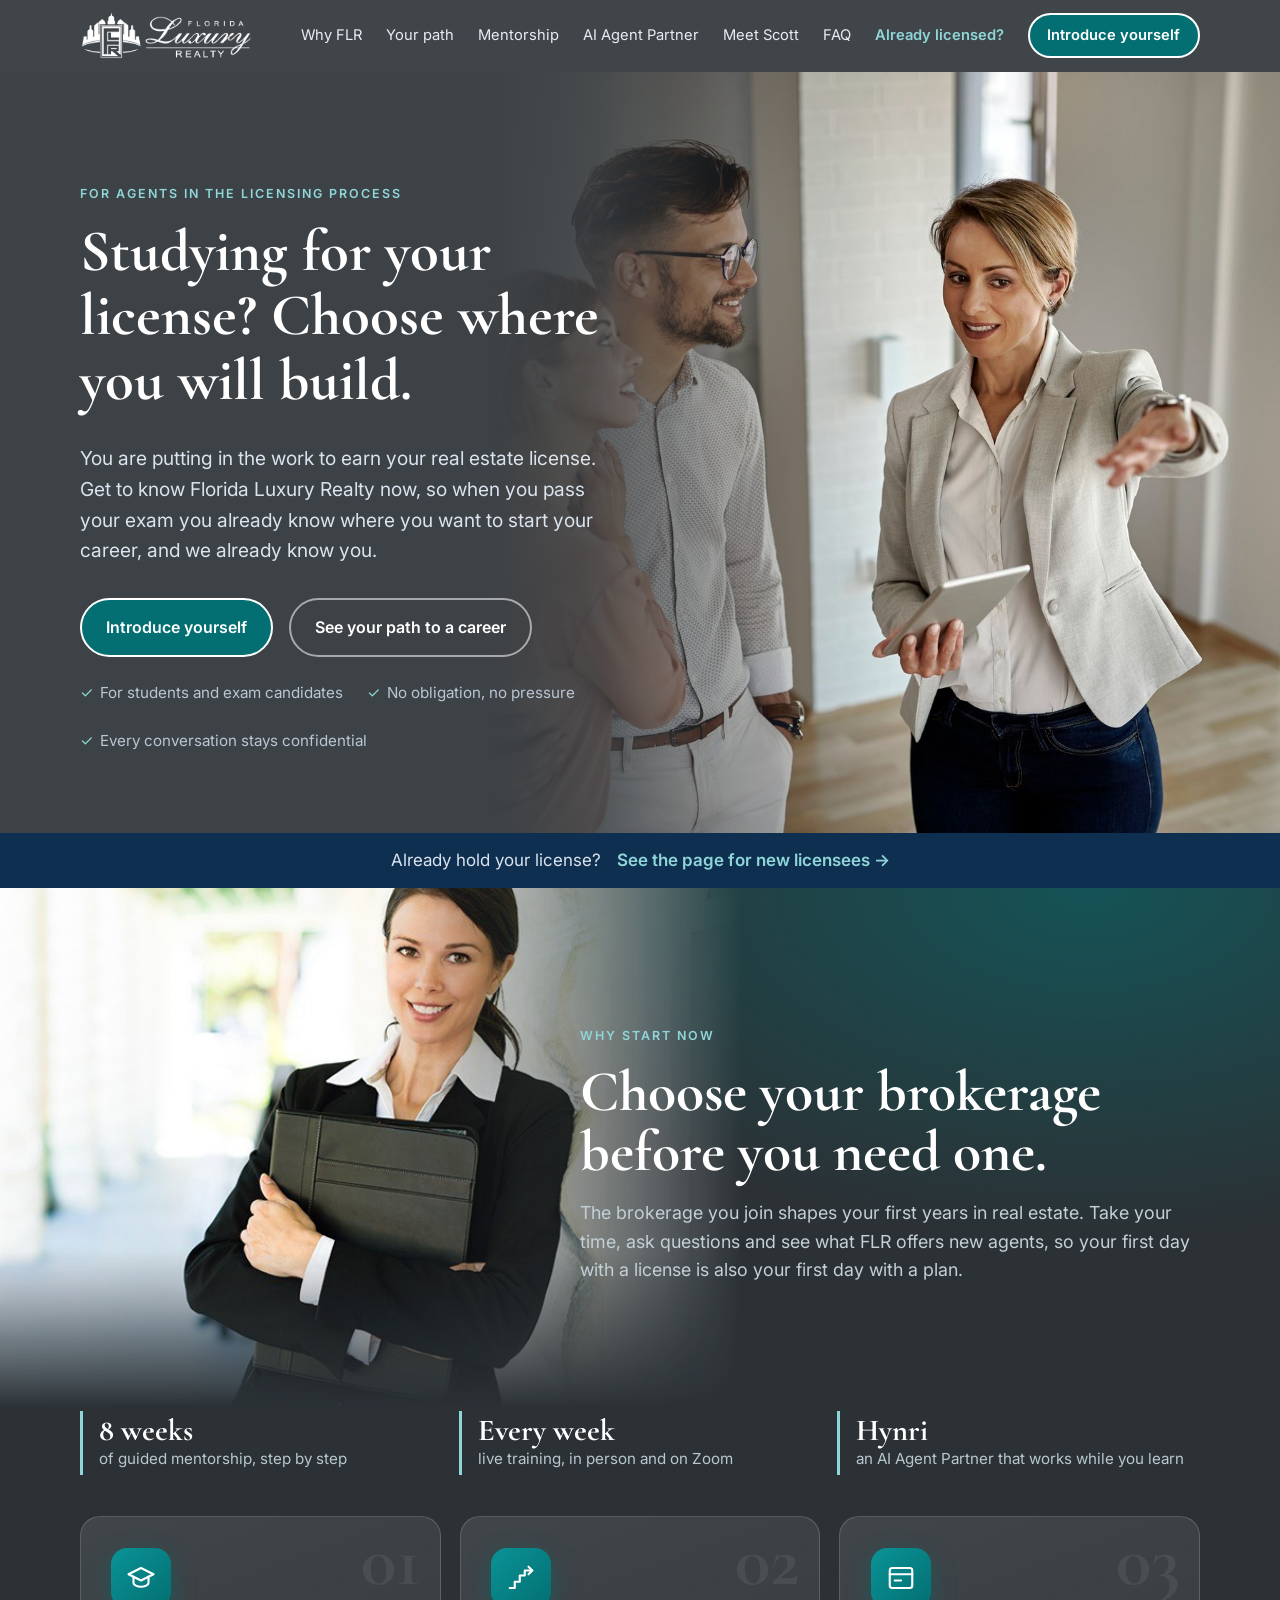
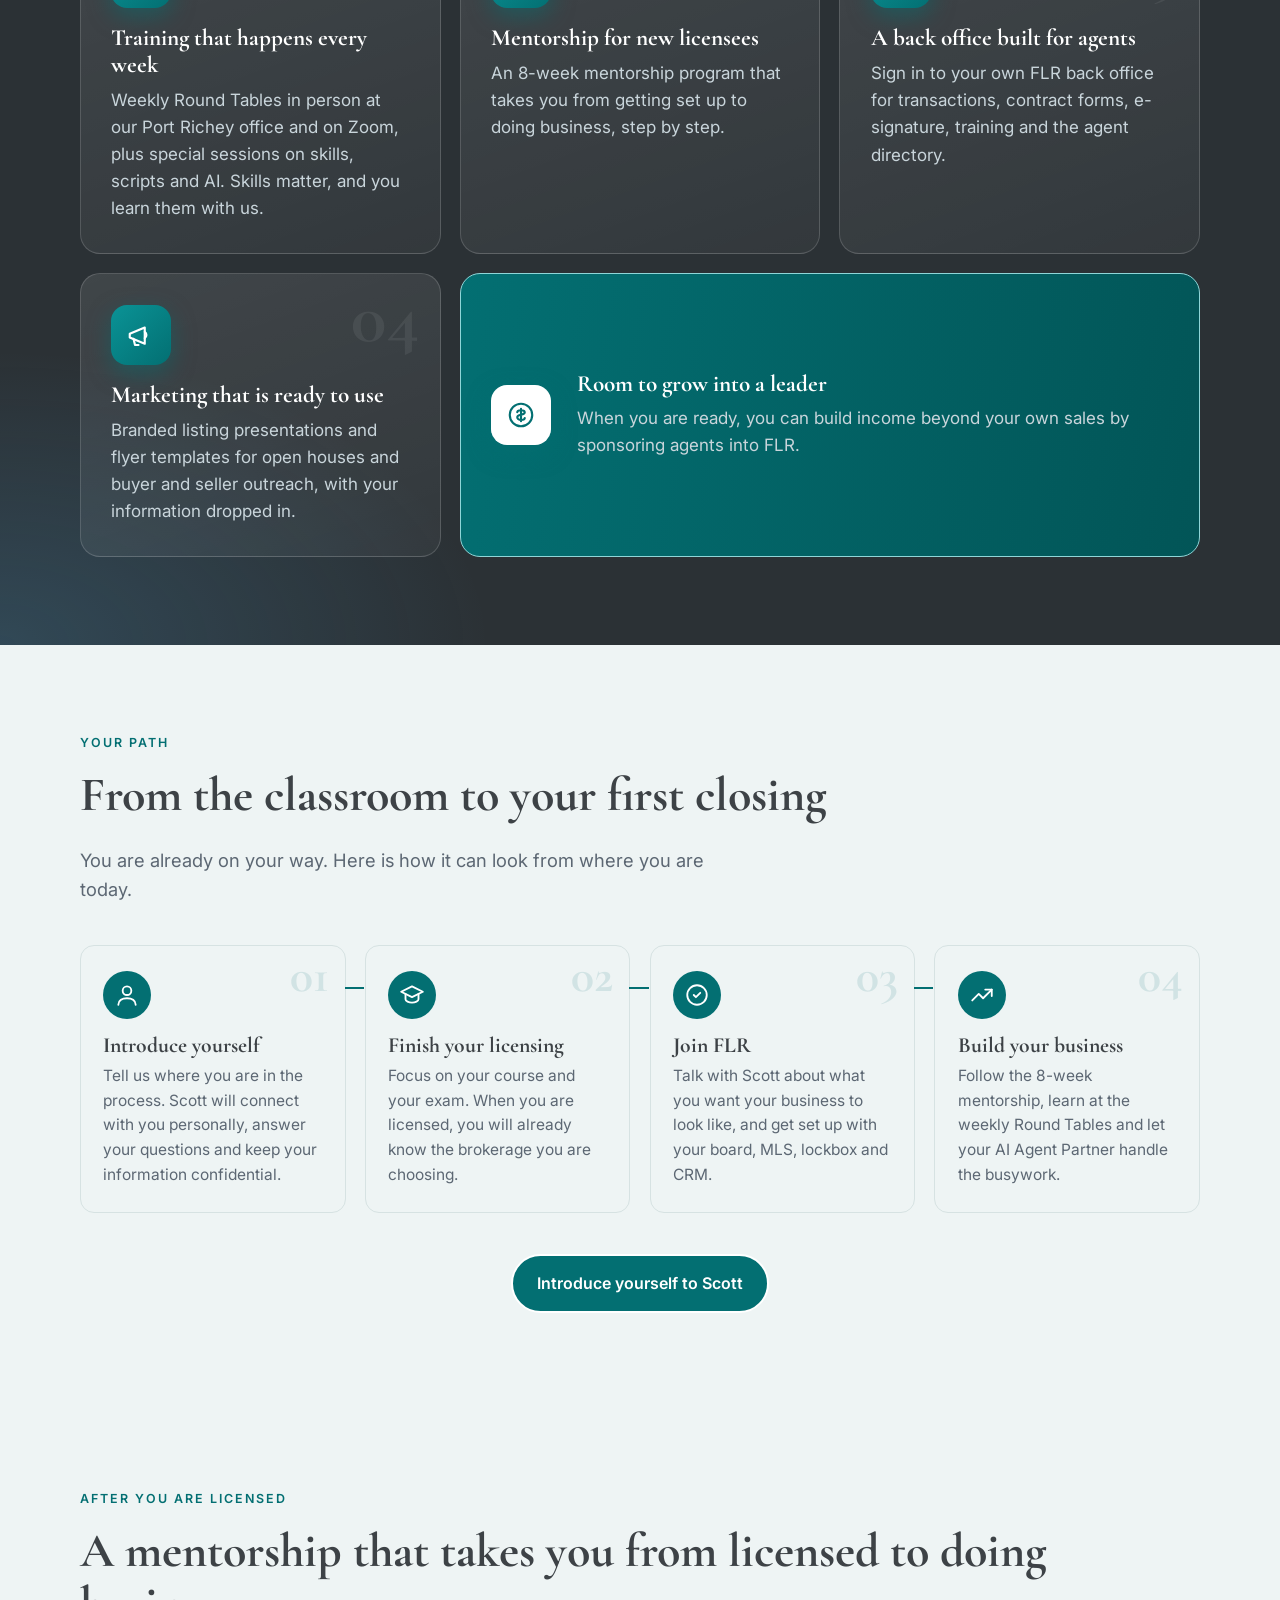
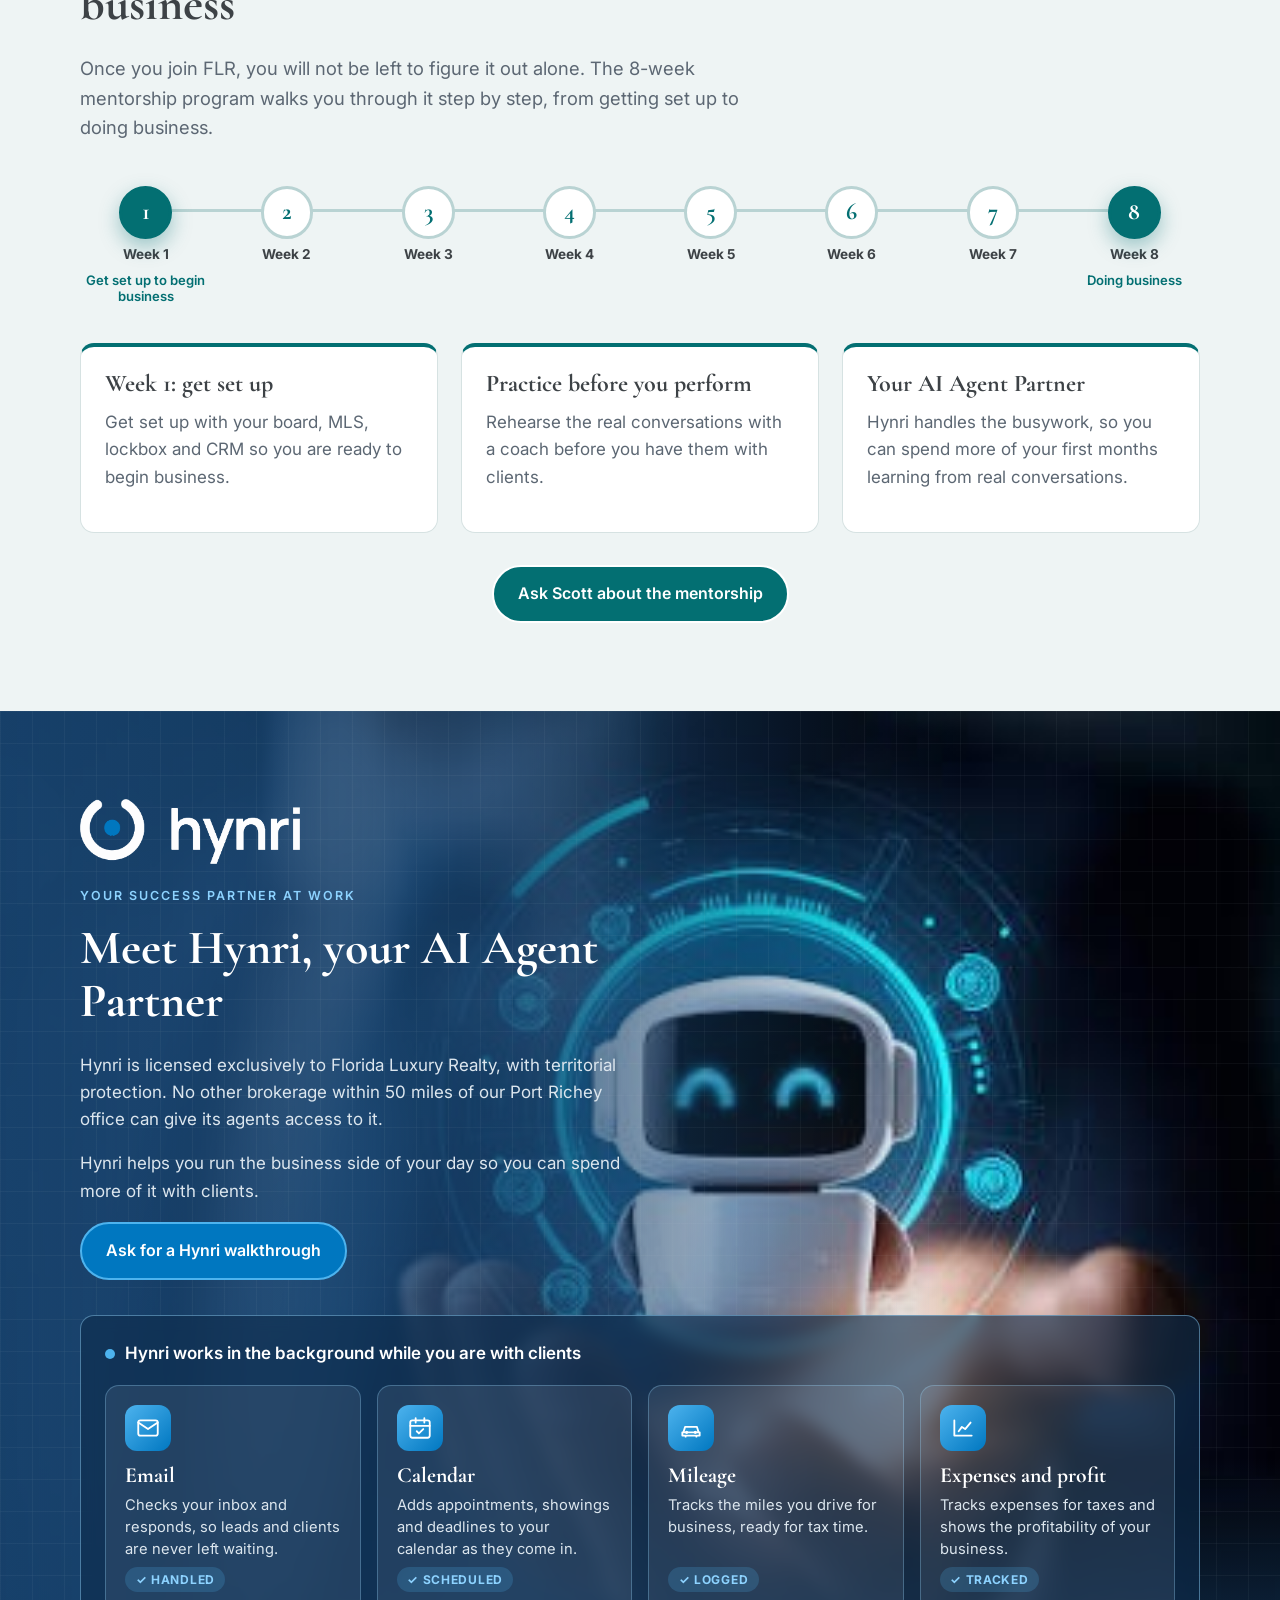
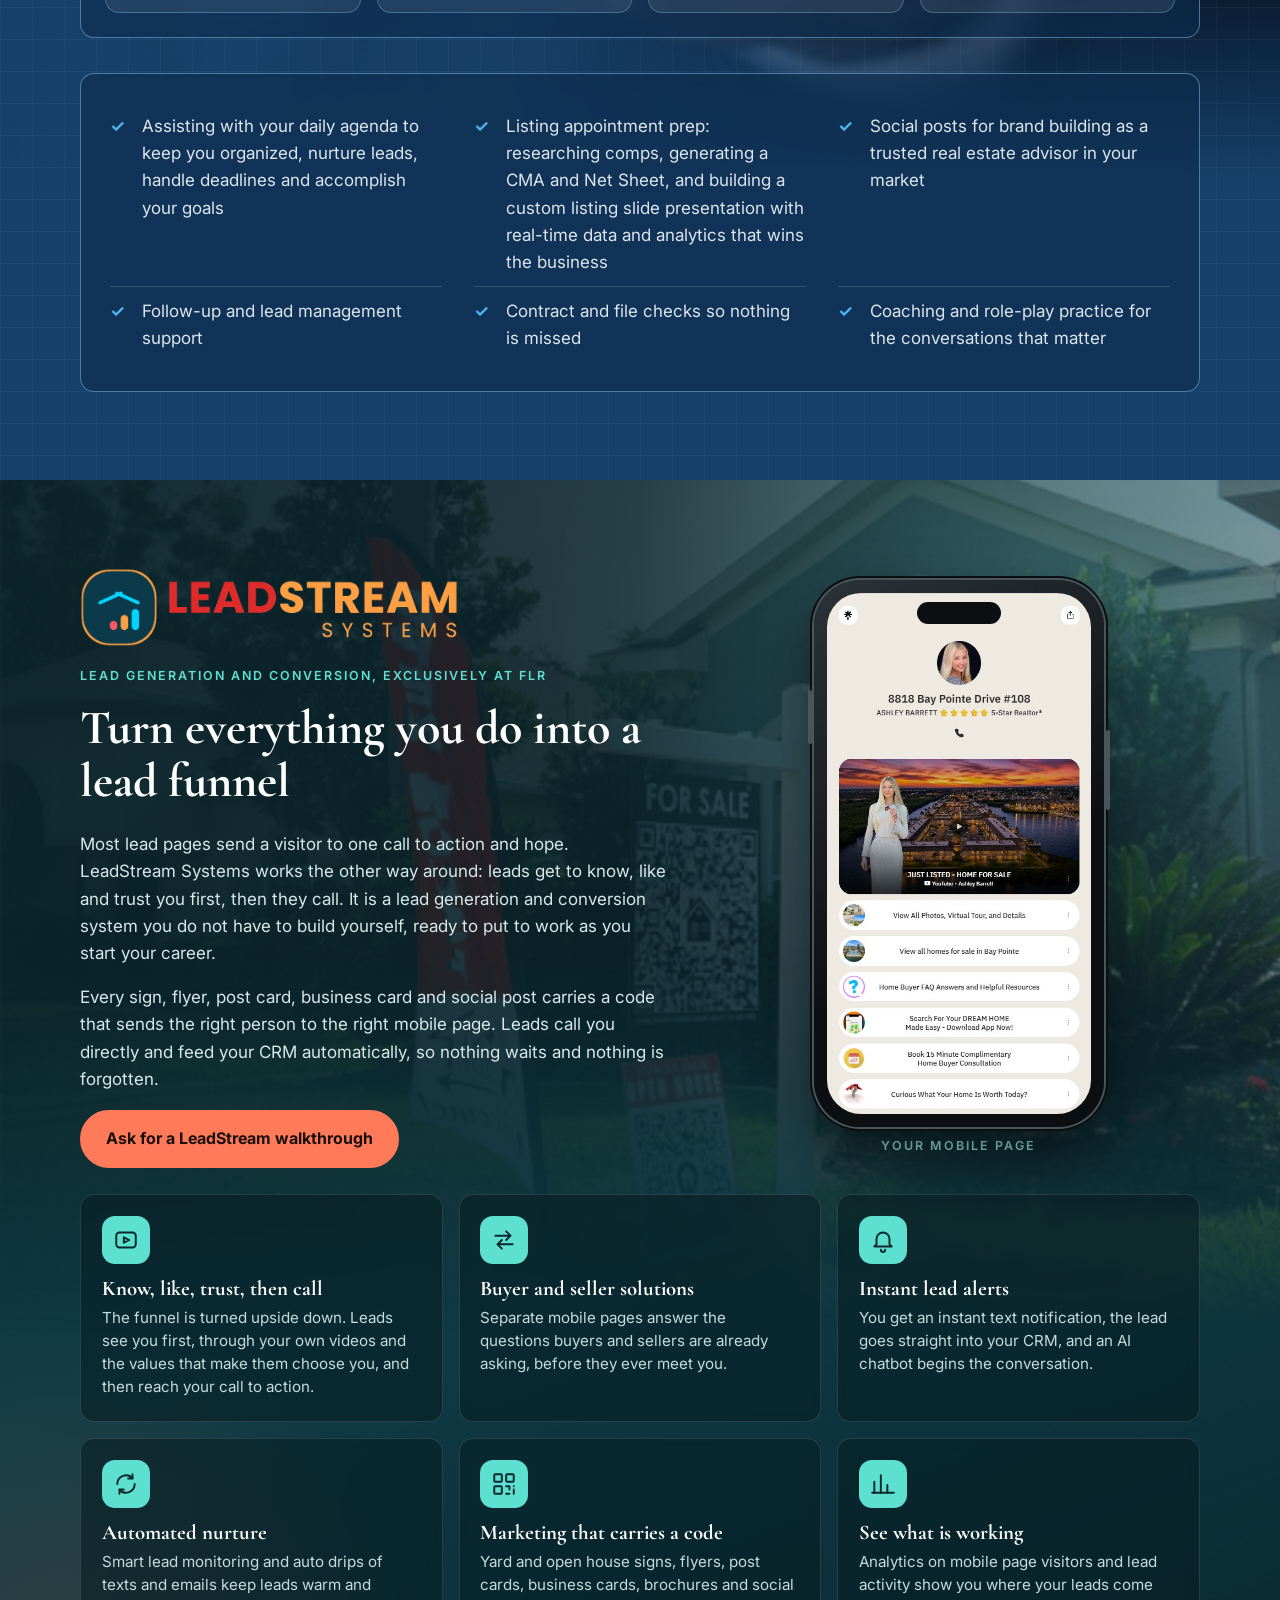
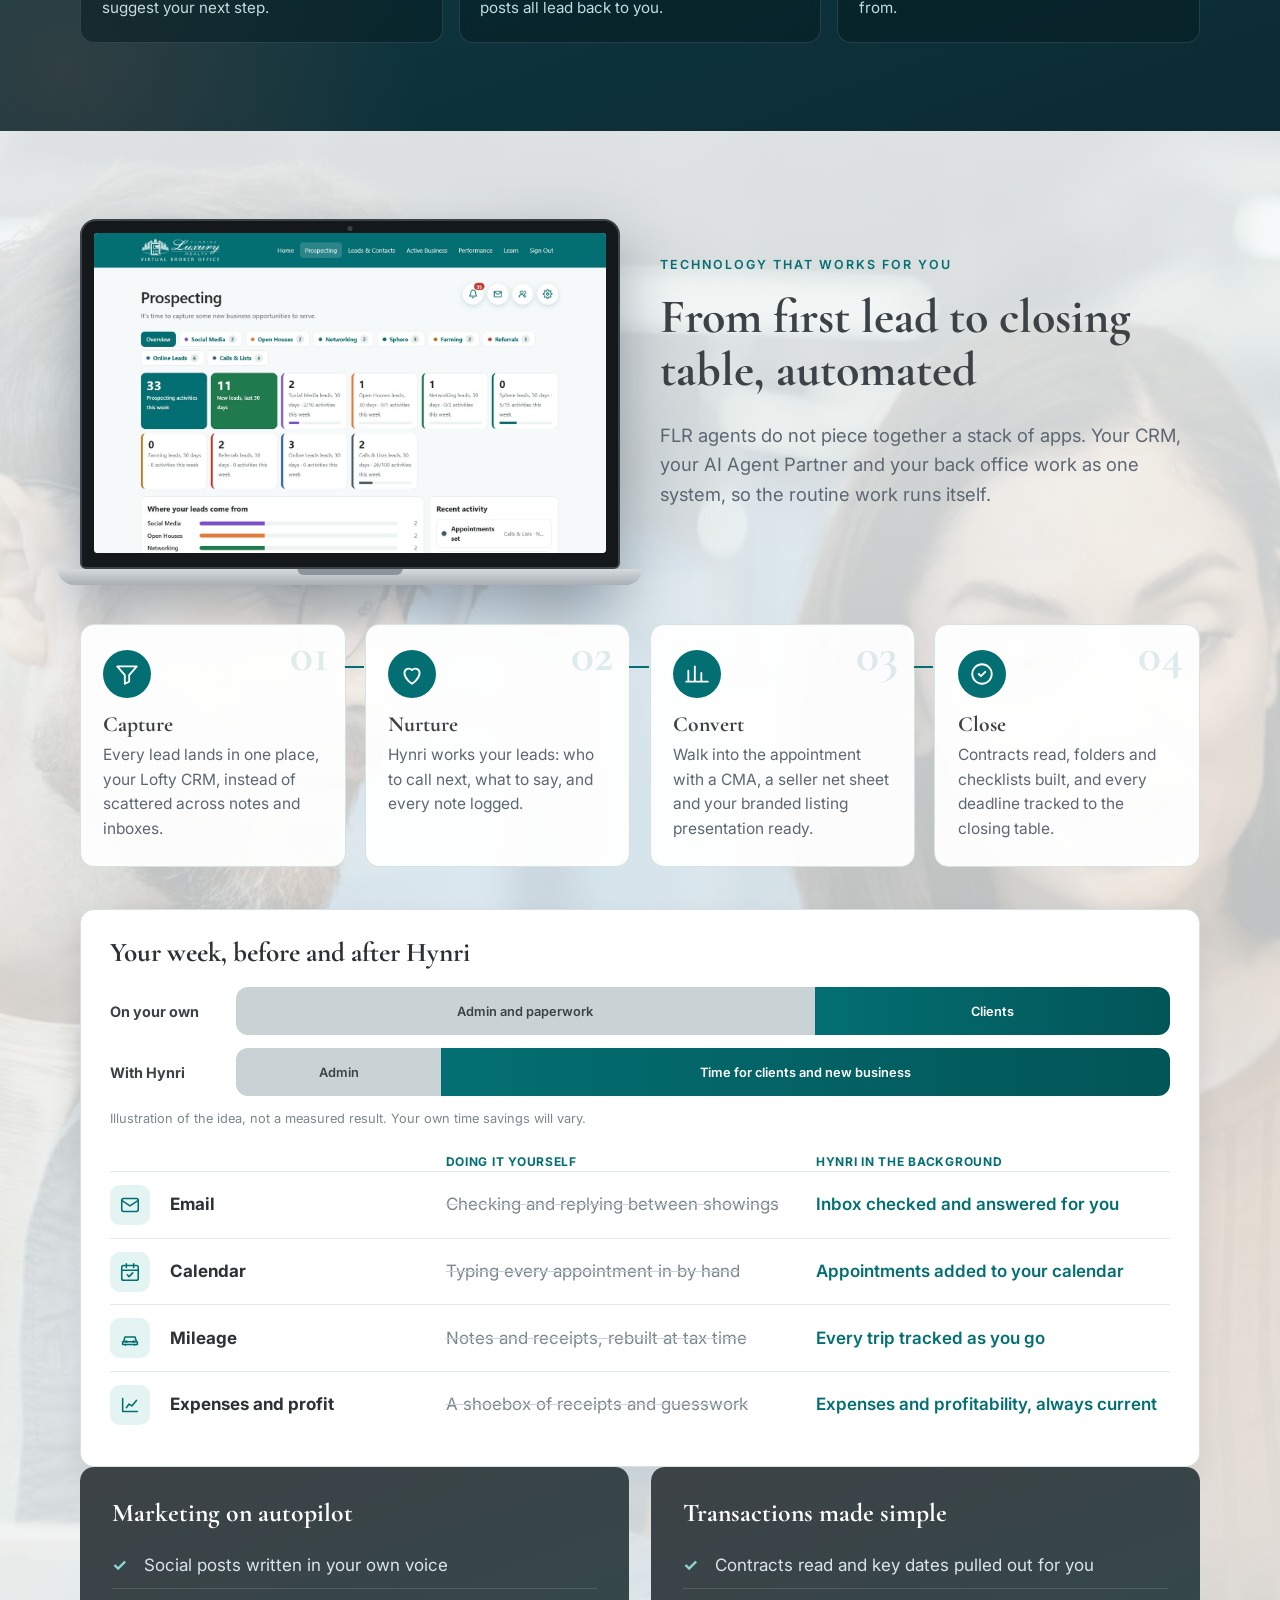
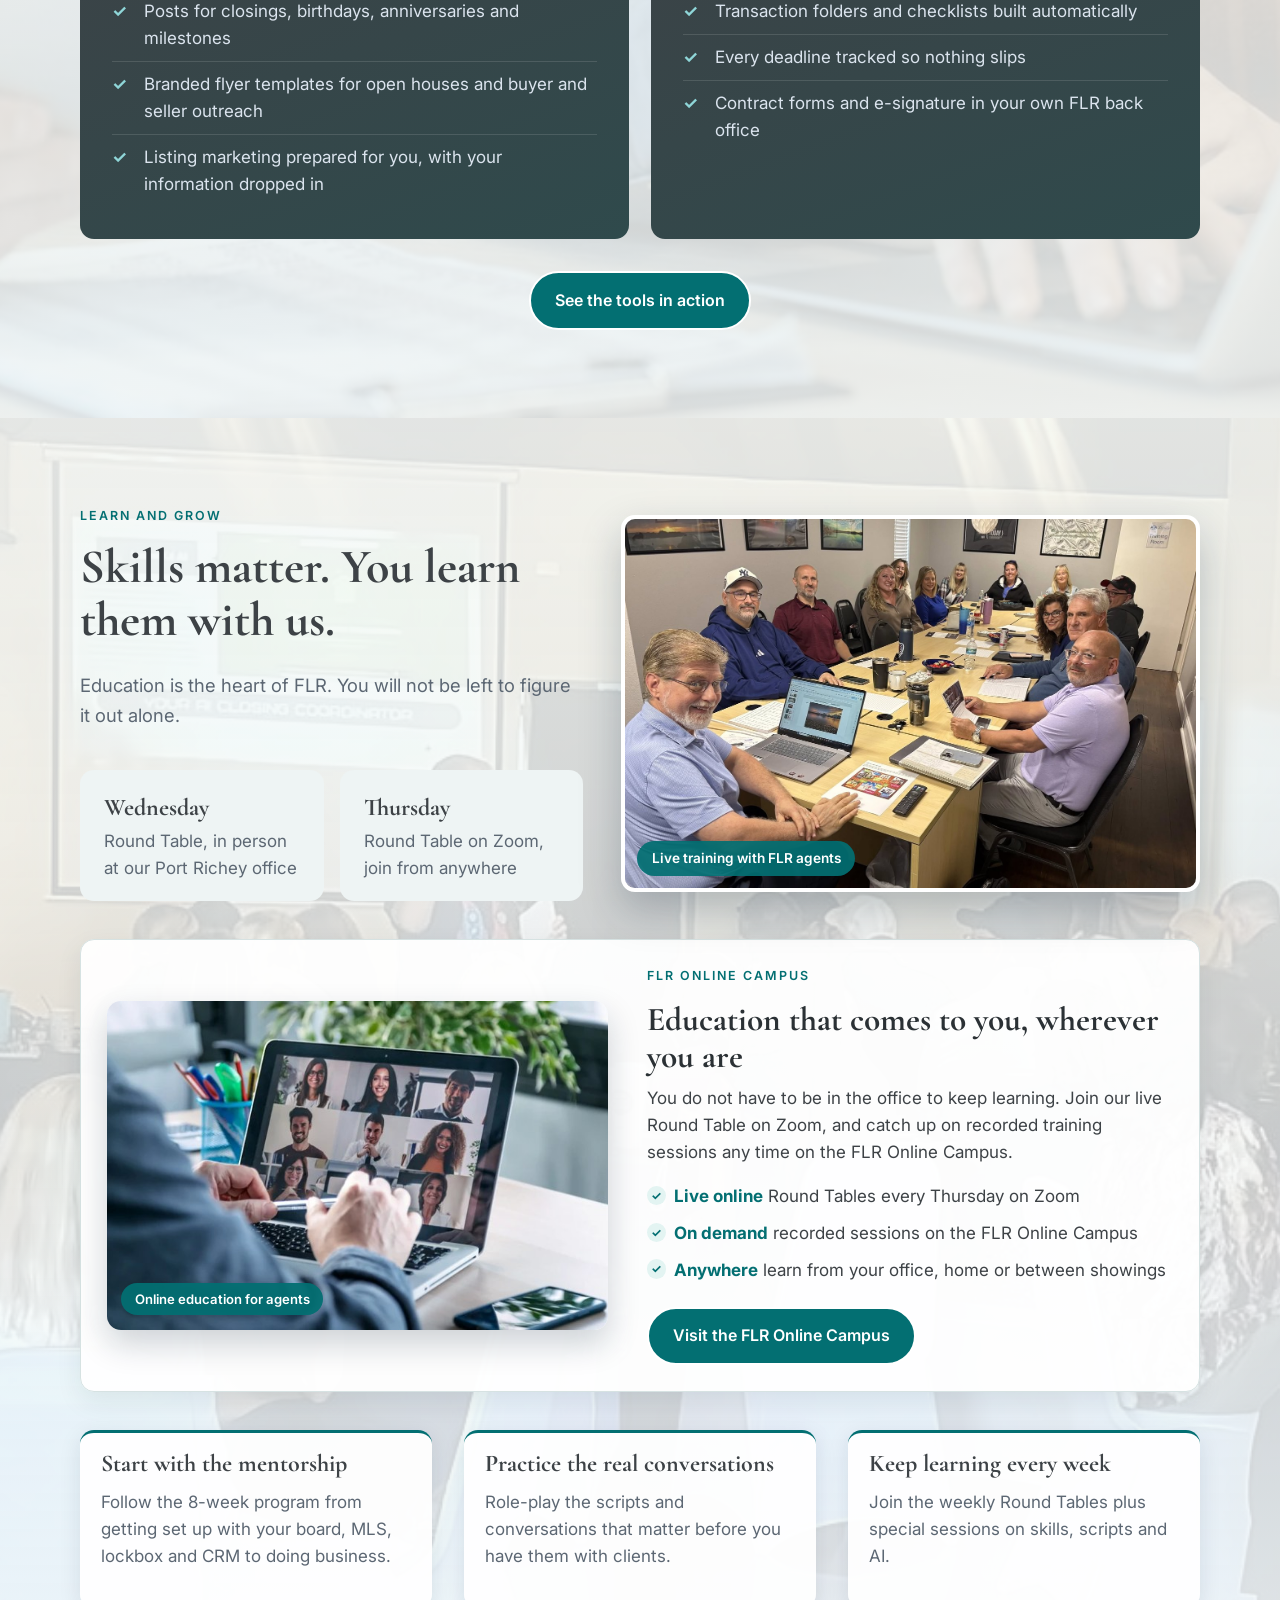
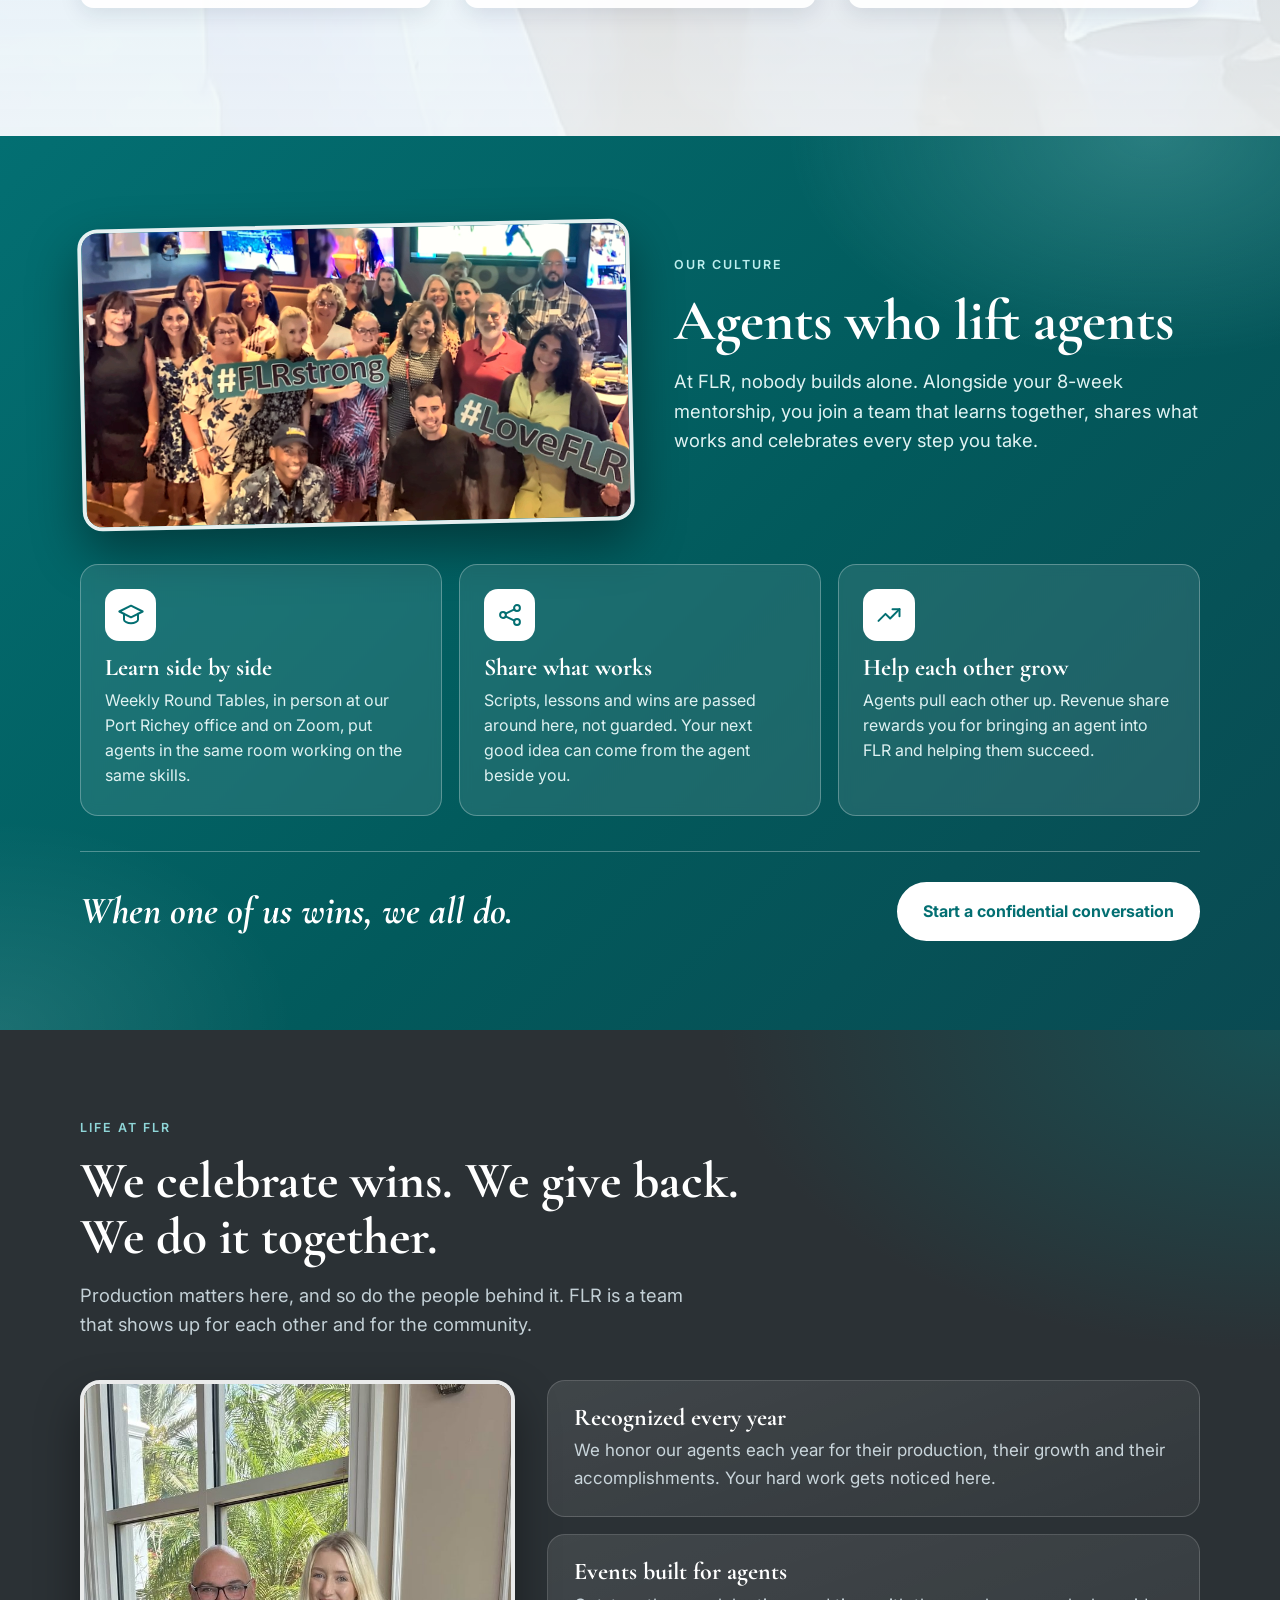
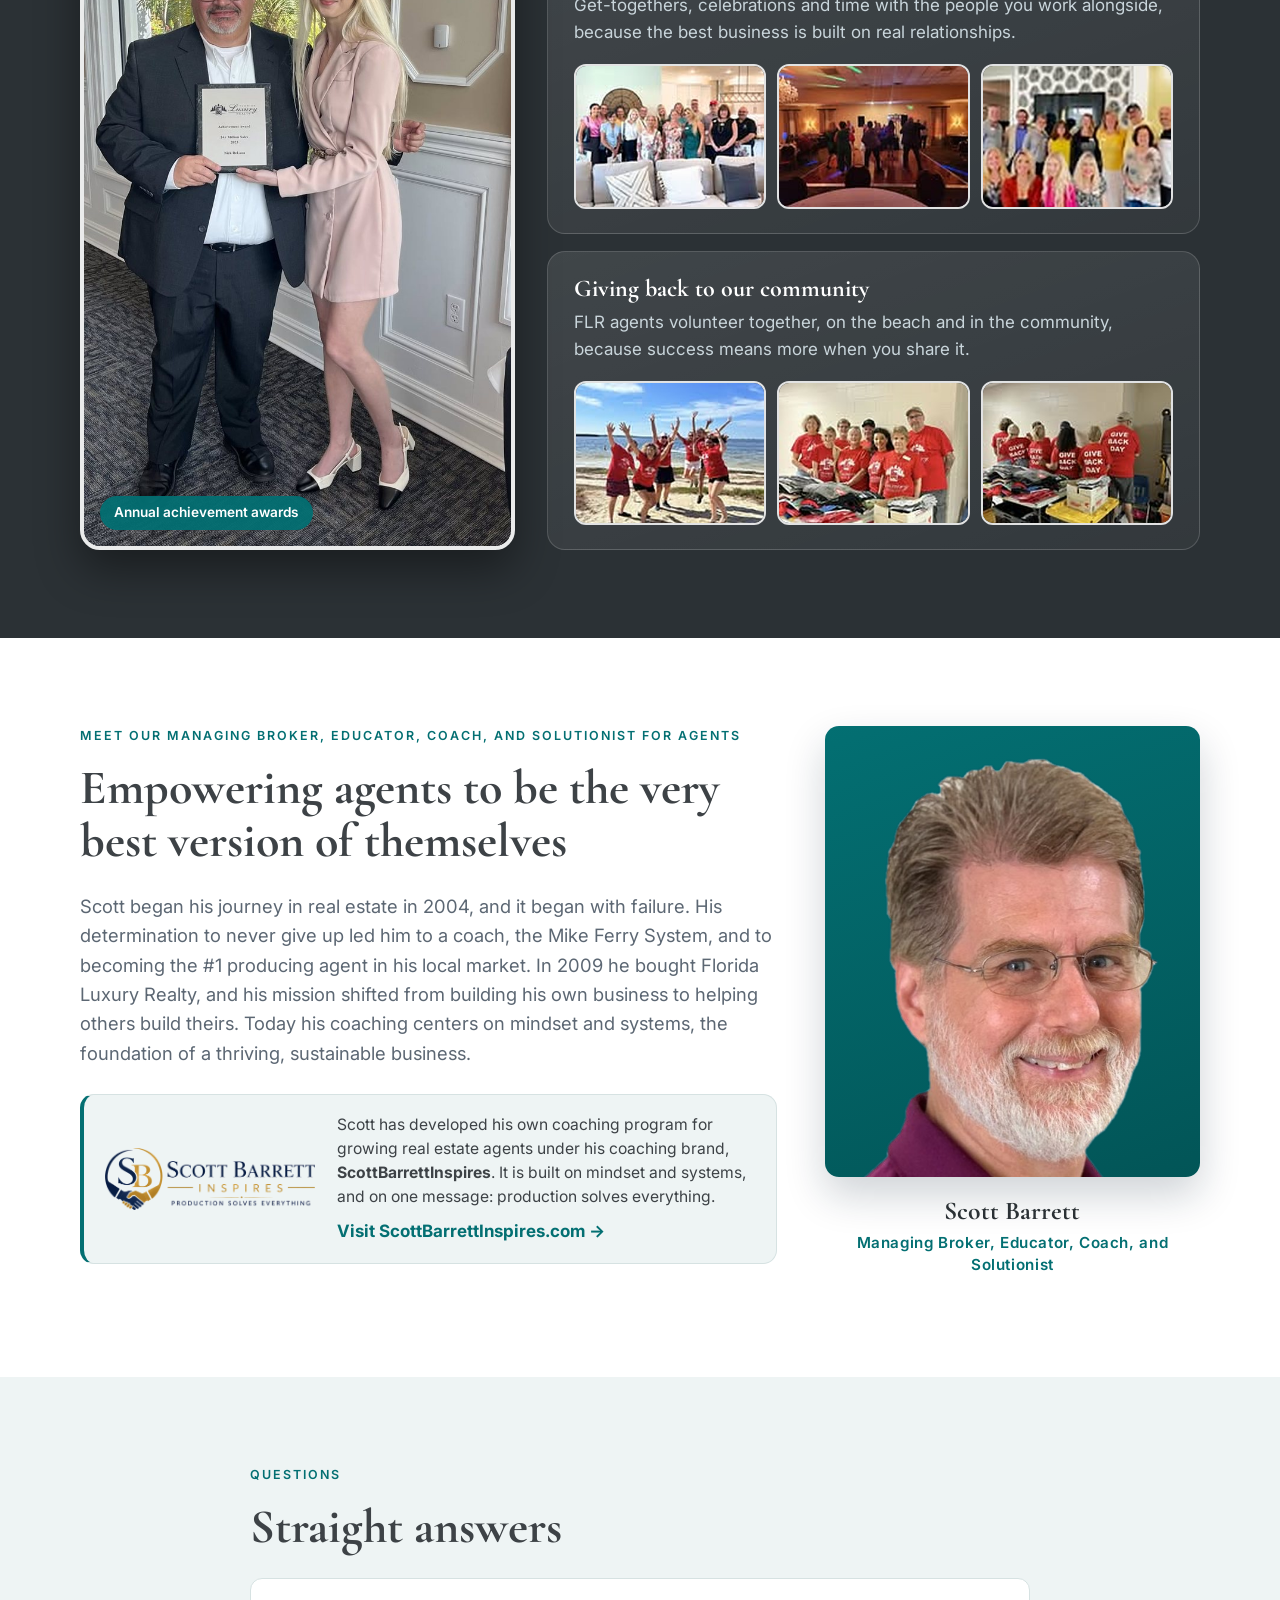
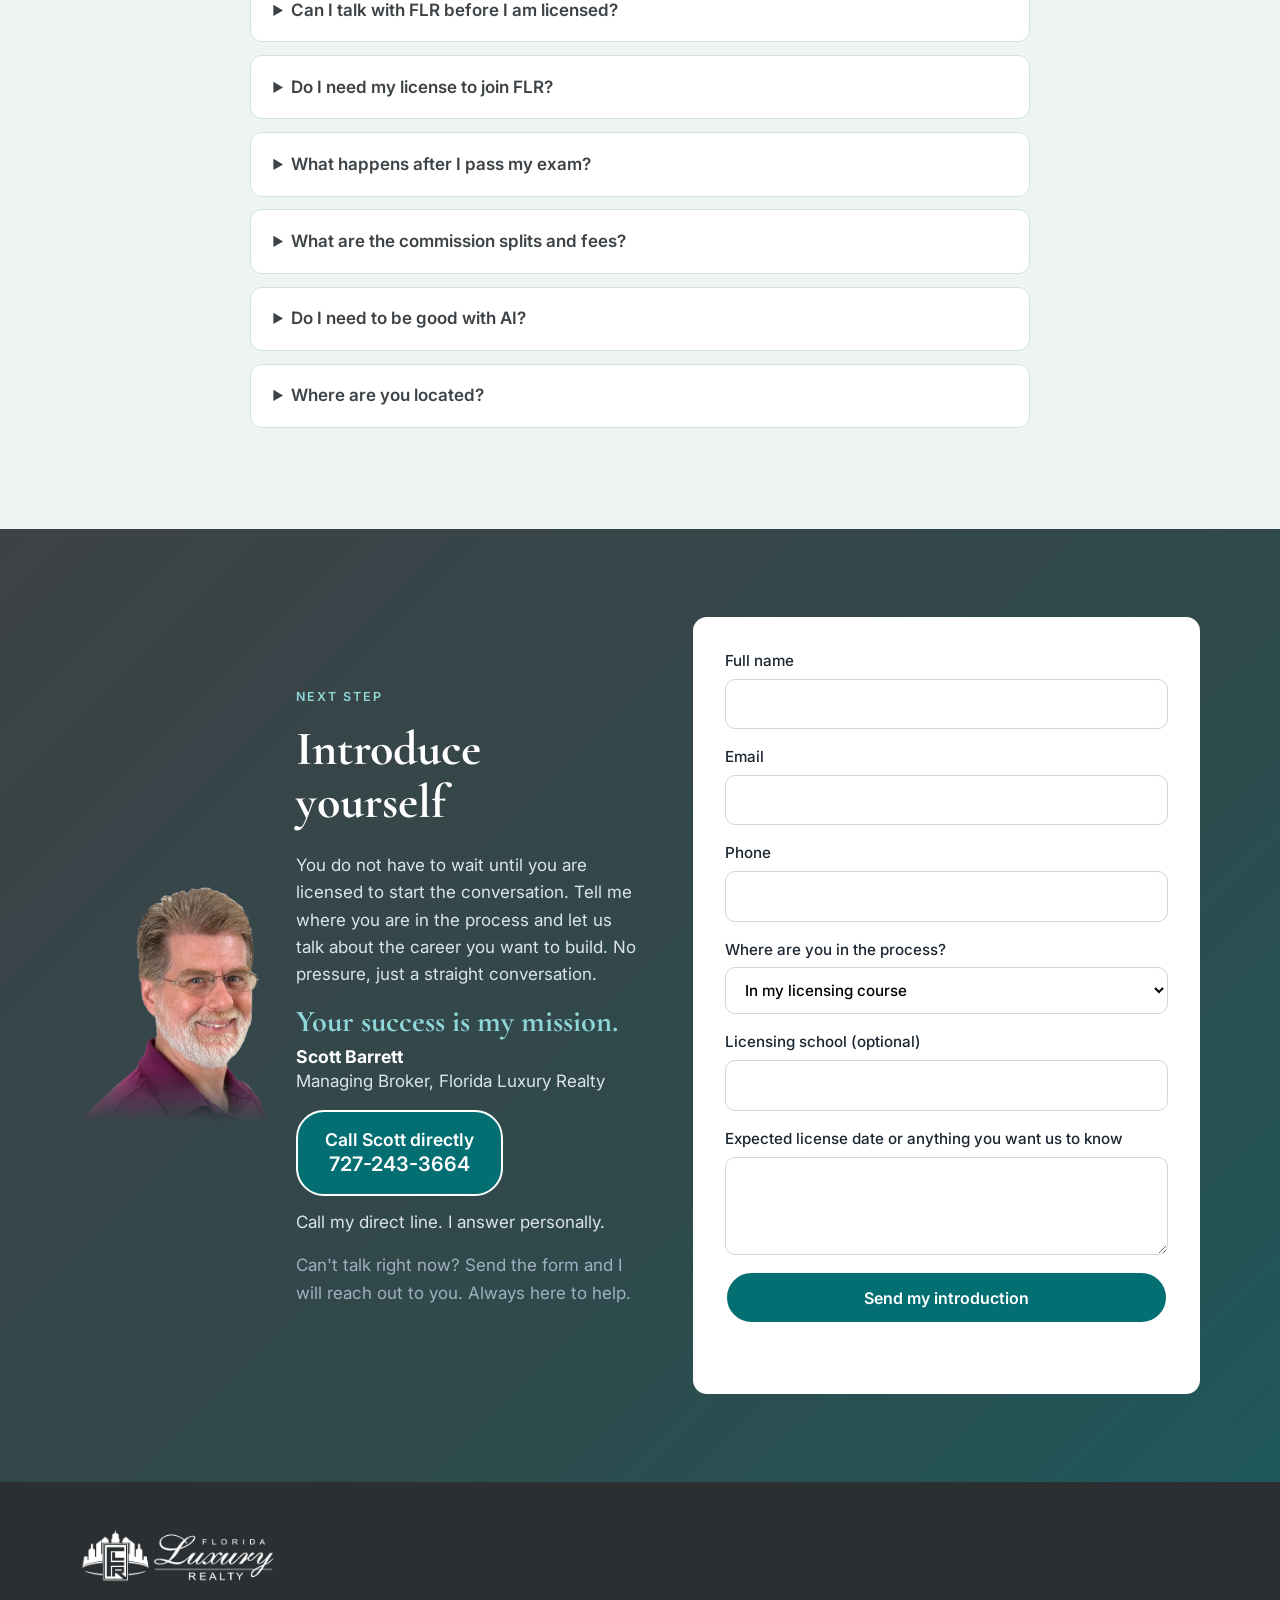
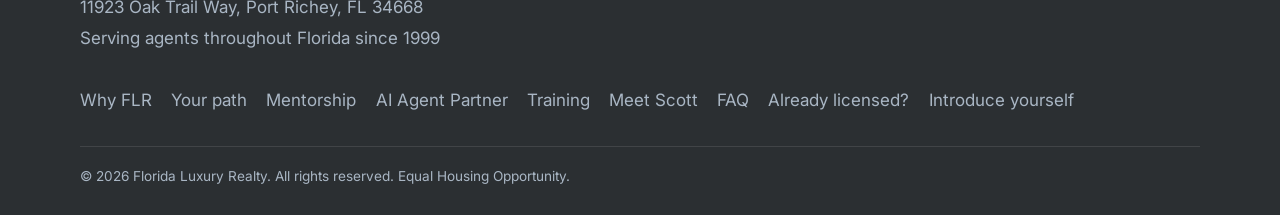
==== commit bef50f20: "LeadStream logo: transparent background, orange icon outline Co-Authored-By: Claude Sonnet 5.5 <nore" ====
--- a/future-agents/index.html
+++ b/future-agents/index.html
@@ -17,7 +17,7 @@
 <link rel="icon" type="image/png" href="../assets/favicon.png">
 <link rel="apple-touch-icon" href="../assets/favicon.png">
 <meta name="theme-color" content="#3D4246">
-<link rel="stylesheet" href="../styles.css?v=20261123u">
+<link rel="stylesheet" href="../styles.css?v=20261123v">
 <script type="application/ld+json">
 {
   "@context": "https://schema.org",
@@ -216,7 +216,7 @@
 <section class="section ls-sec" id="leadstream">
   <div class="wrap ls-grid">
     <div class="ls-copy">
-      <img class="ls-logo" src="../assets/leadstream-logo.png" width="900" height="172" alt="LeadStream Systems" loading="lazy">
+      <img class="ls-logo" src="../assets/leadstream-logo.png" width="900" height="185" alt="LeadStream Systems" loading="lazy">
       <p class="eyebrow">Lead generation and conversion, exclusively at FLR</p>
       <h2>Turn everything you do into a lead funnel</h2>
       <p>Most lead pages send a visitor to one call to action and hope. LeadStream Systems works the other way around: leads get to know, like and trust you first, then they call. It is a lead generation and conversion system you do not have to build yourself, ready to put to work as you start your career.</p>
--- a/styles.css
+++ b/styles.css
@@ -629,5 +629,5 @@
 .oe-list b{color:#036F72}
 @media(max-width:900px){.oe{grid-template-columns:1fr;gap:1.4rem;padding:1.1rem}}
 .audience-band .audience-inner:first-child:not(:last-child){padding-bottom:.15rem}.audience-inner+.audience-inner{padding-top:.15rem}
-.ls-logo{display:block;width:min(100%,360px);height:auto;background:#fff;border-radius:16px;padding:.9rem 1.2rem;margin:0 0 1.2rem;box-shadow:0 10px 28px rgba(0,0,0,.35)}
+.ls-logo{display:block;width:min(100%,380px);height:auto;margin:0 0 1.2rem}
 @media(max-width:520px){.ls-logo{width:min(100%,300px)}}
